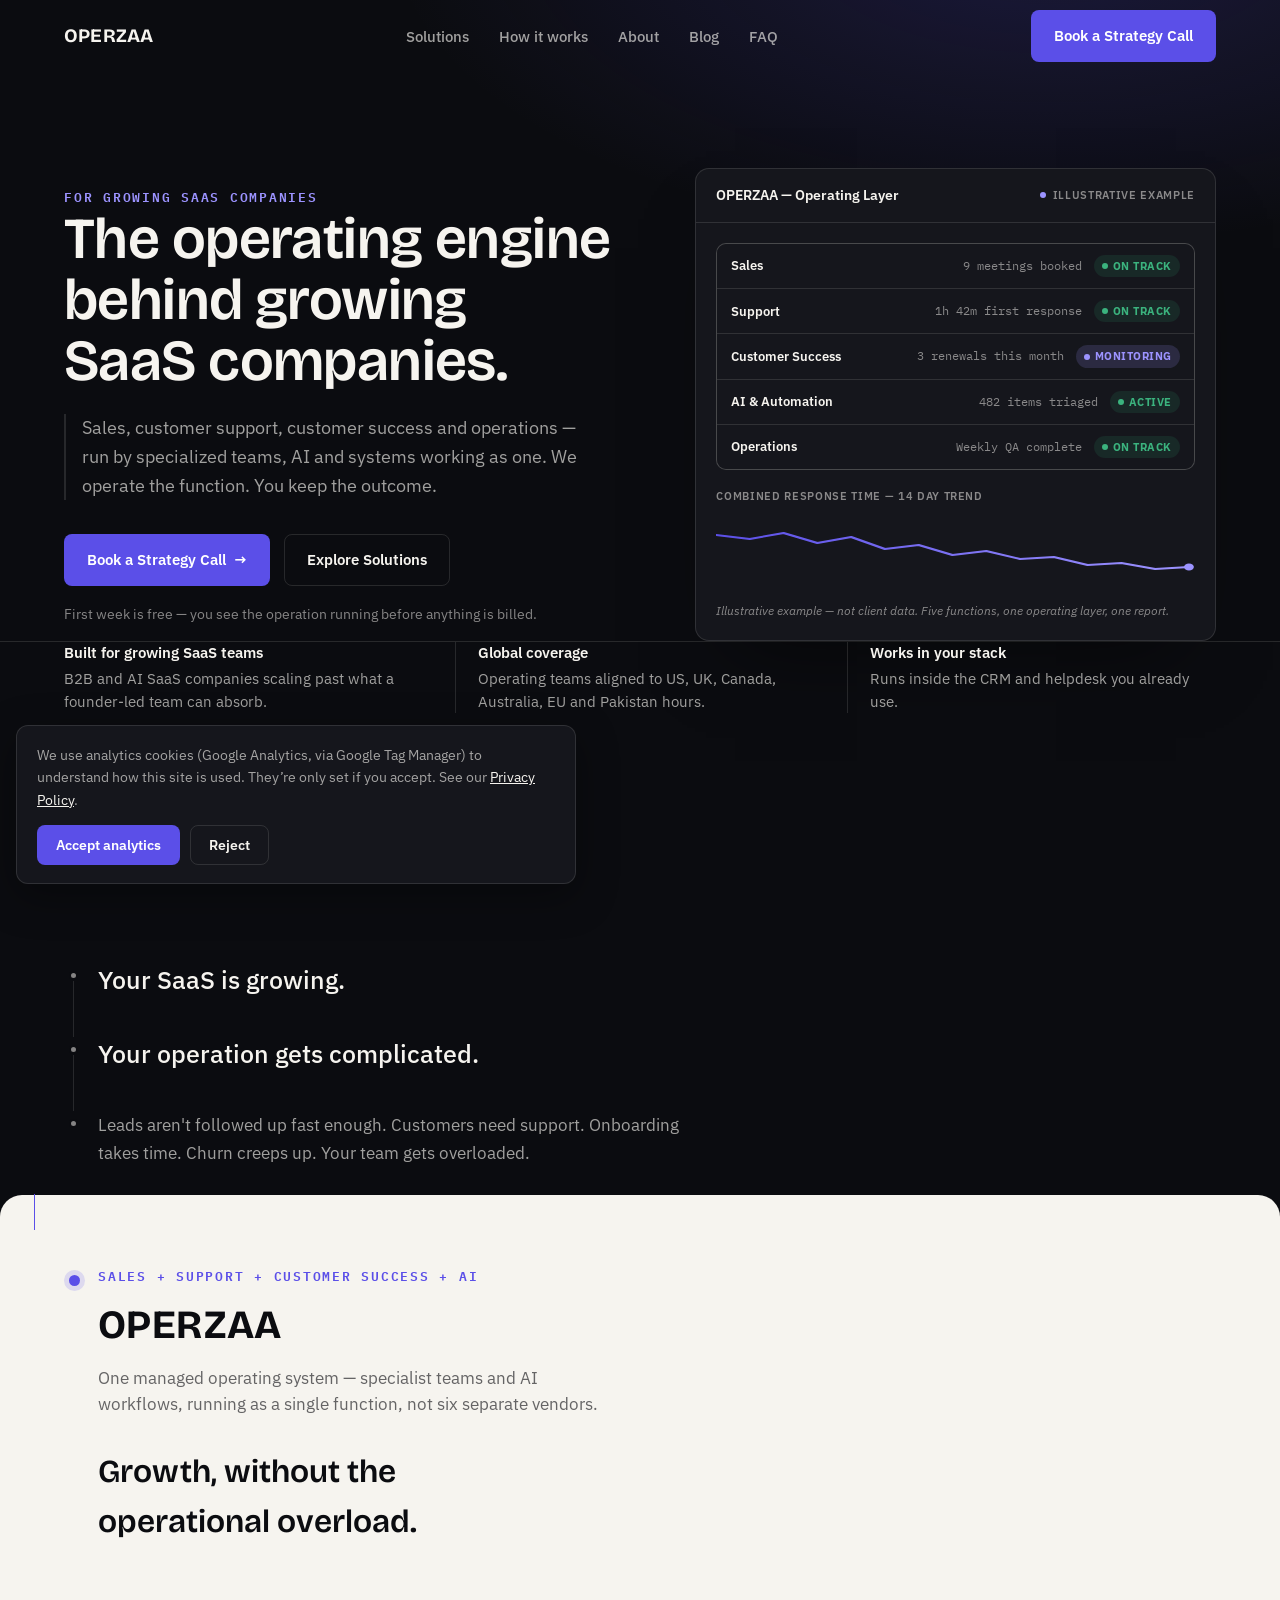
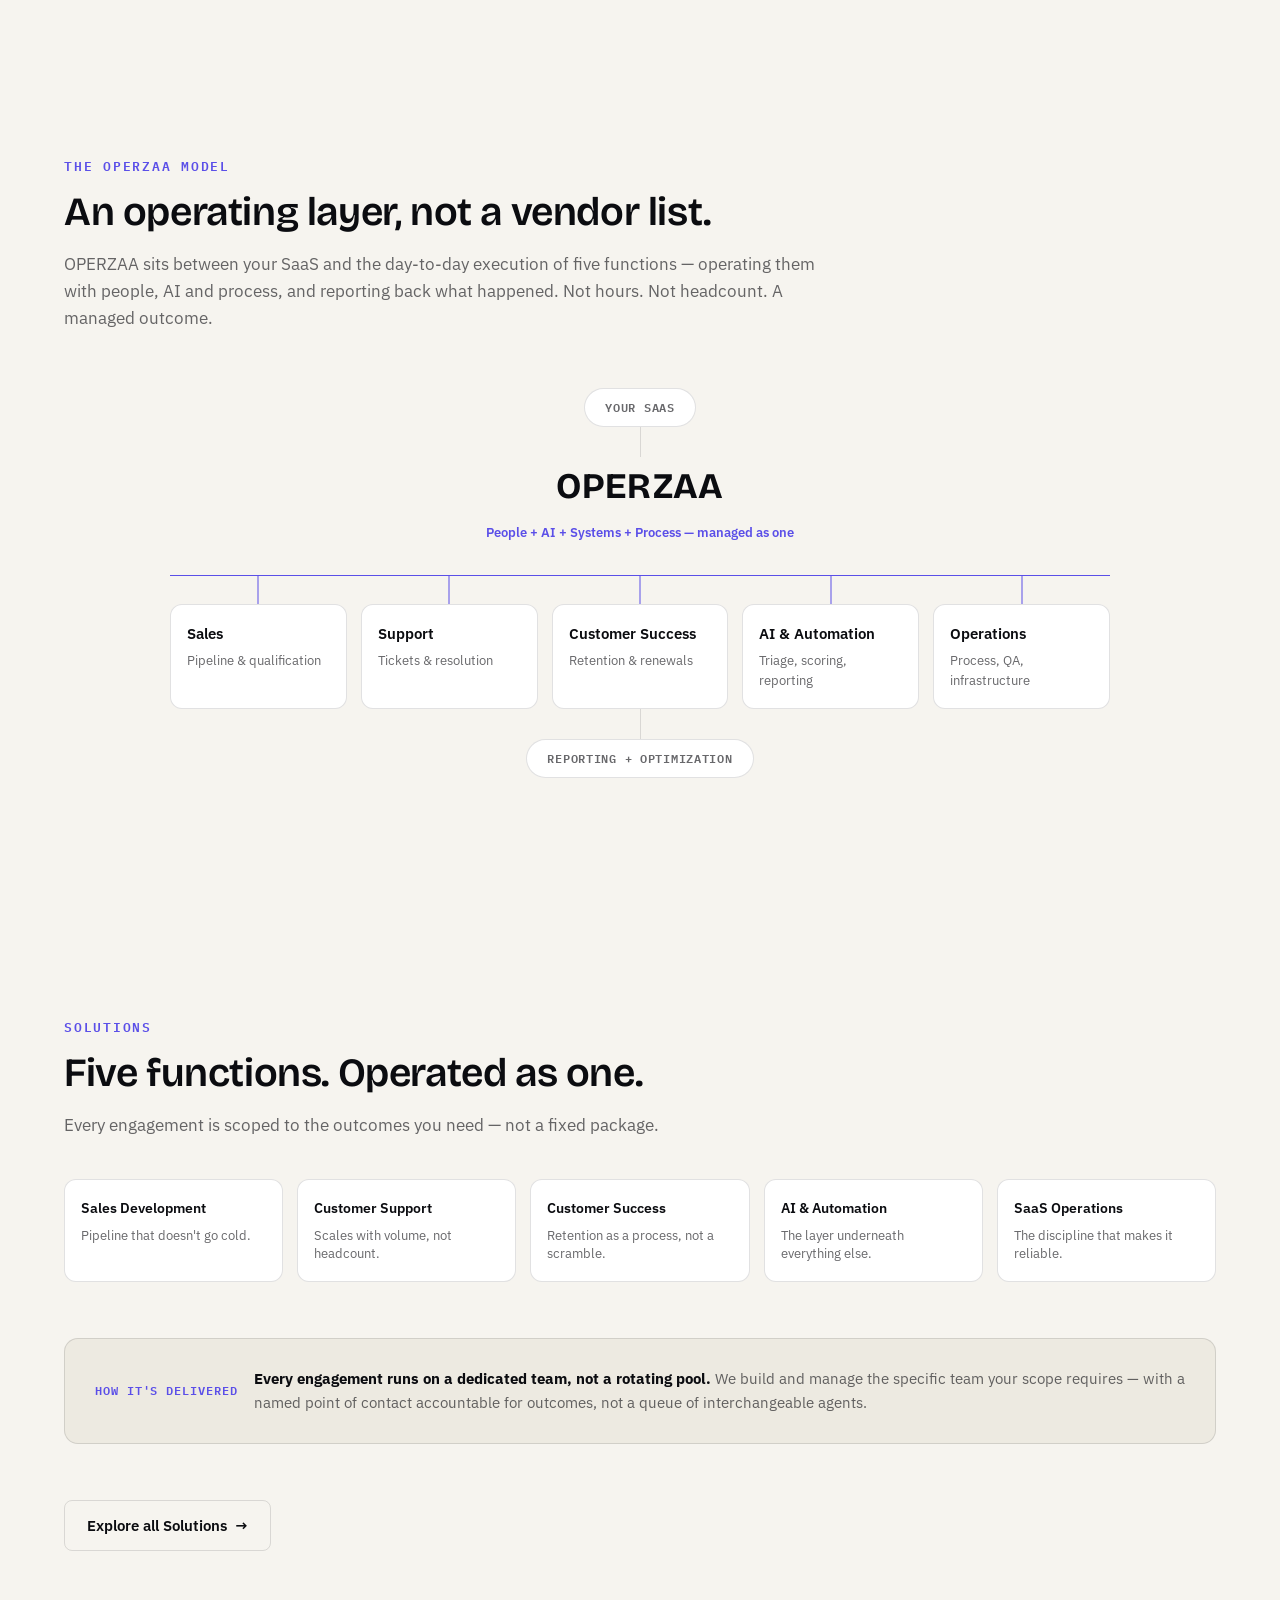
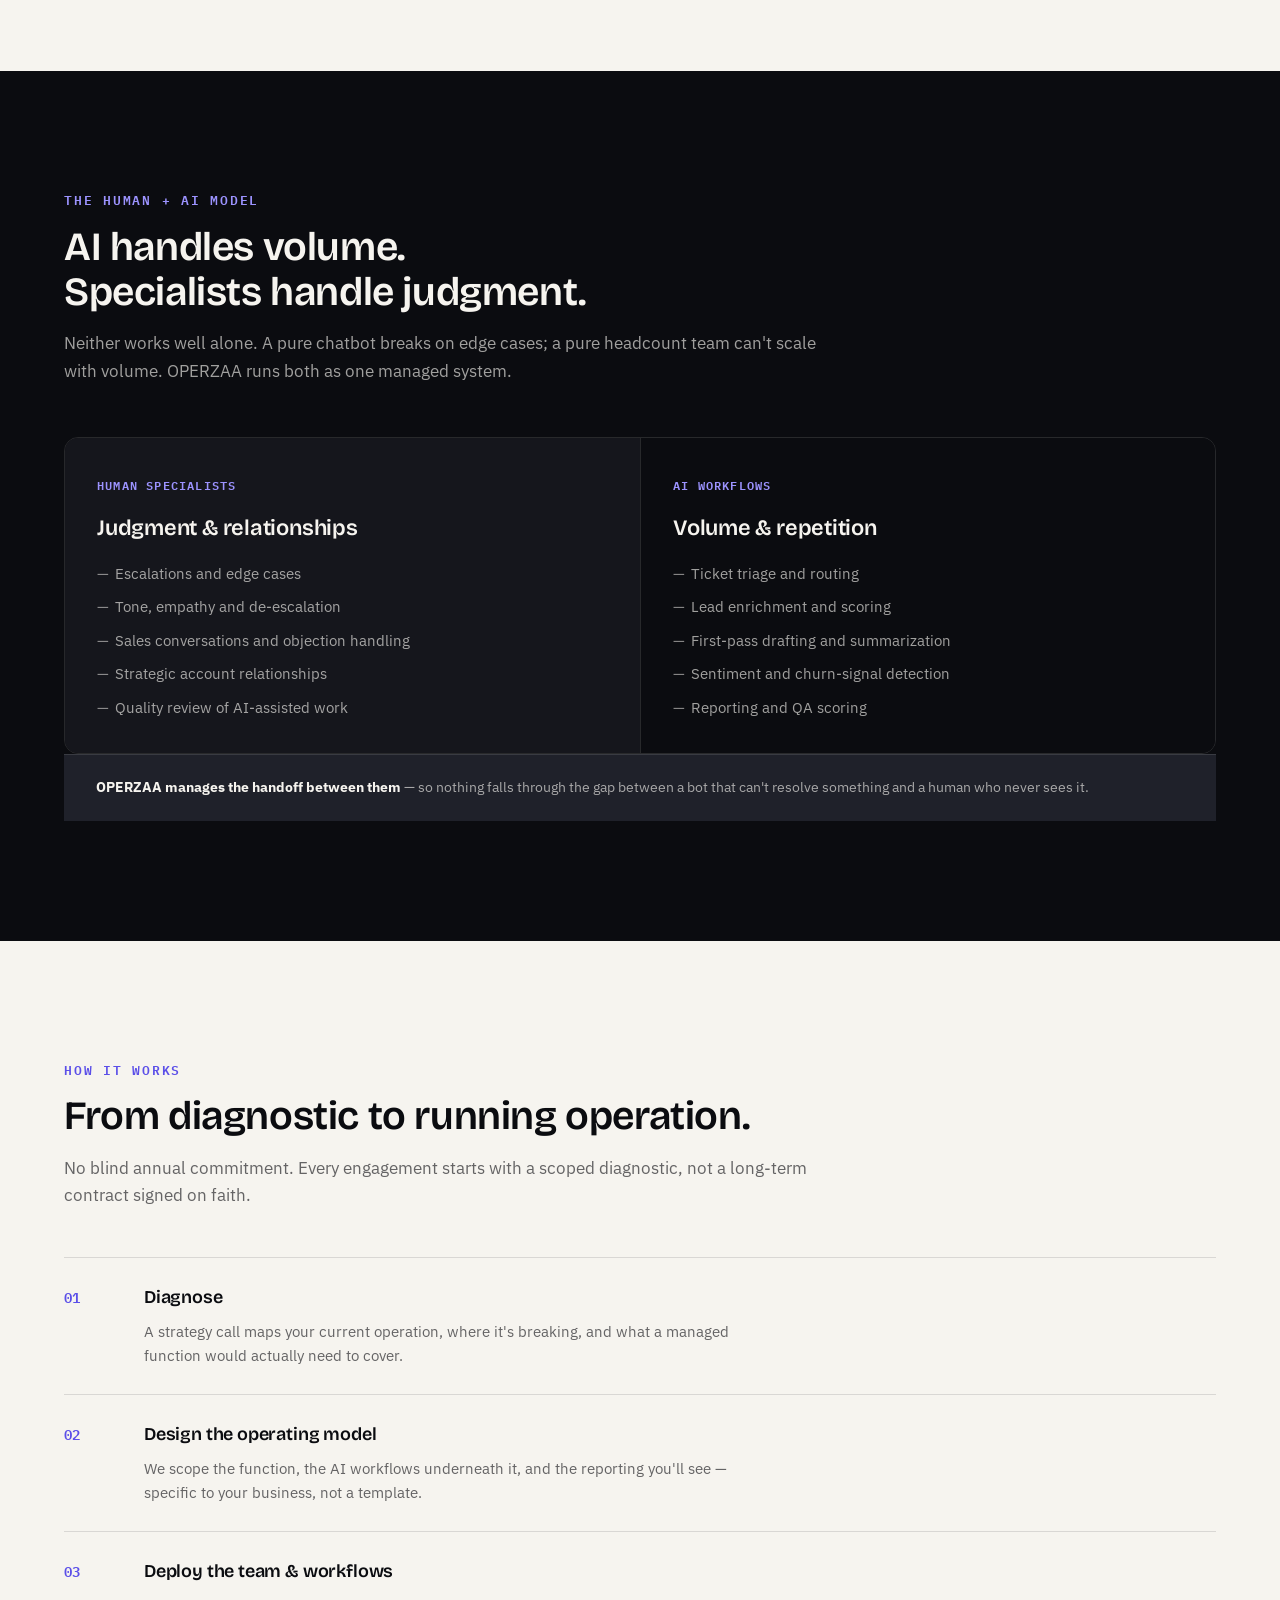
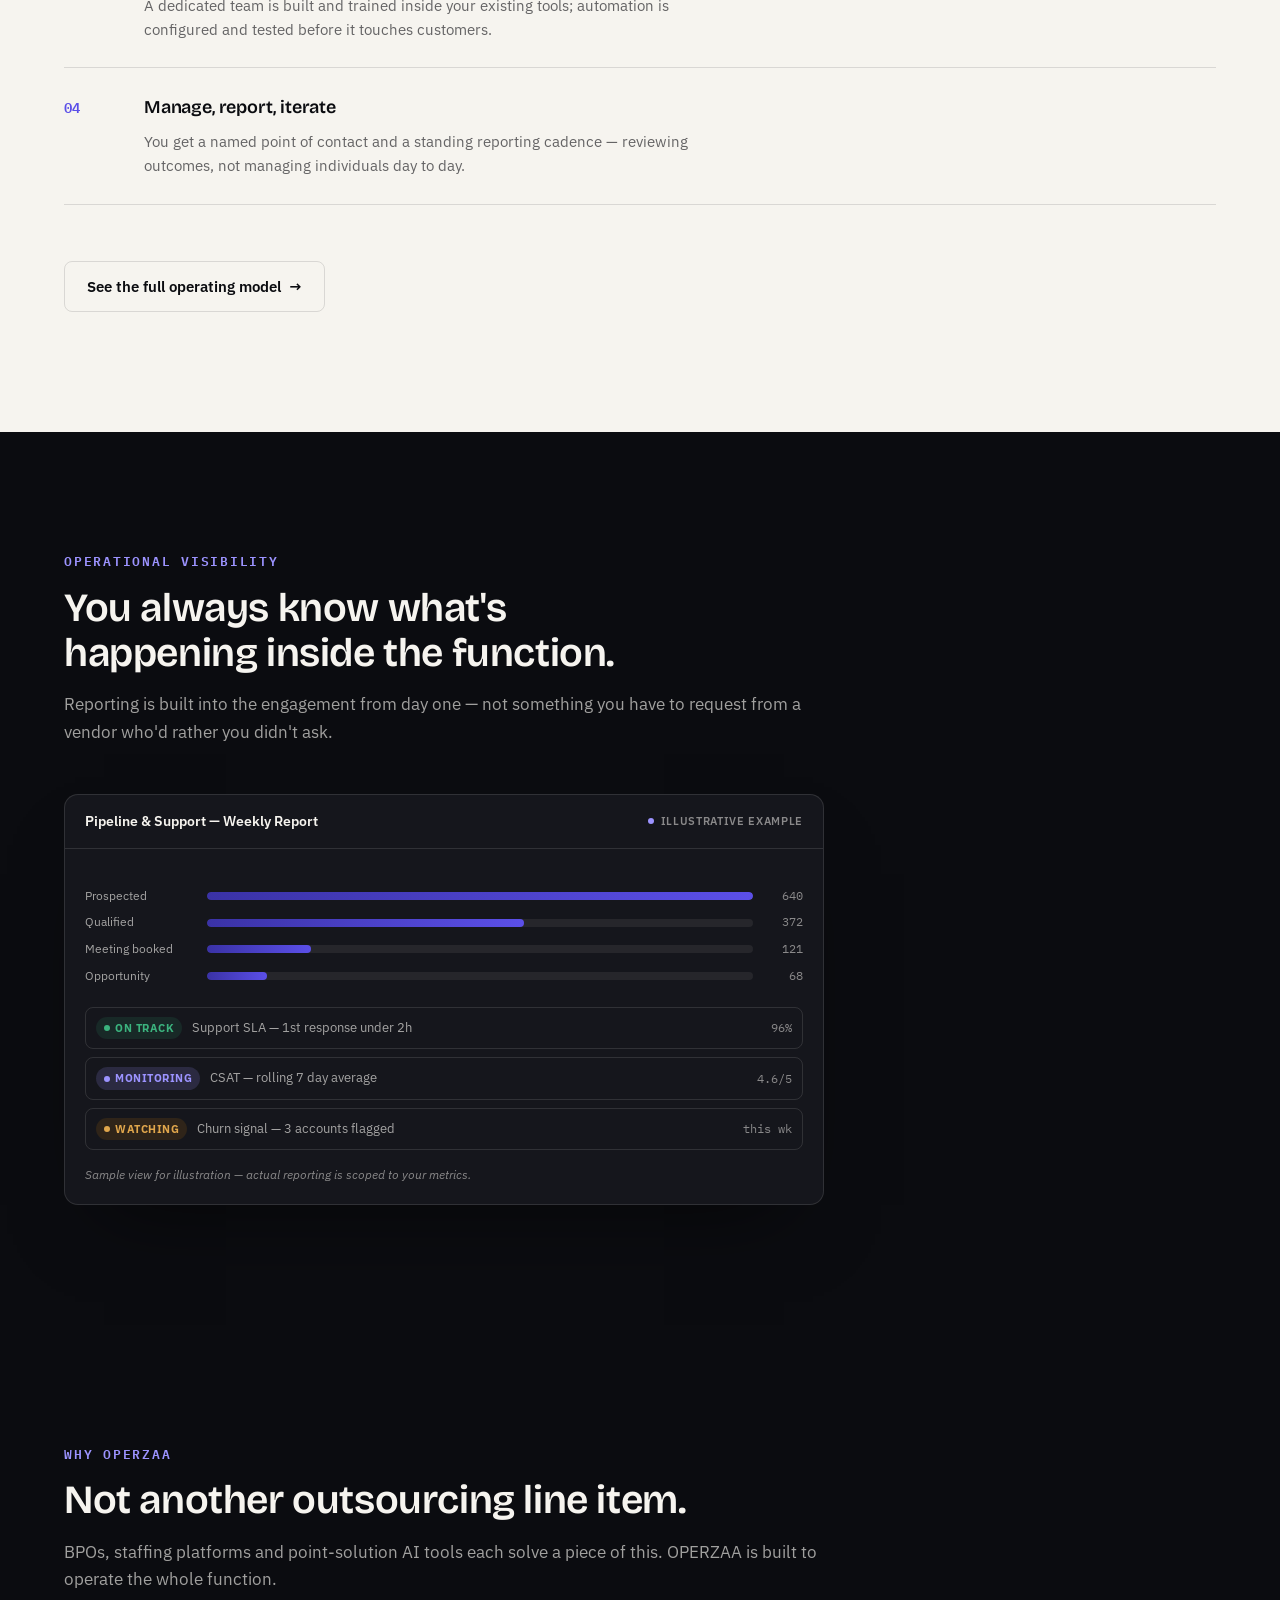
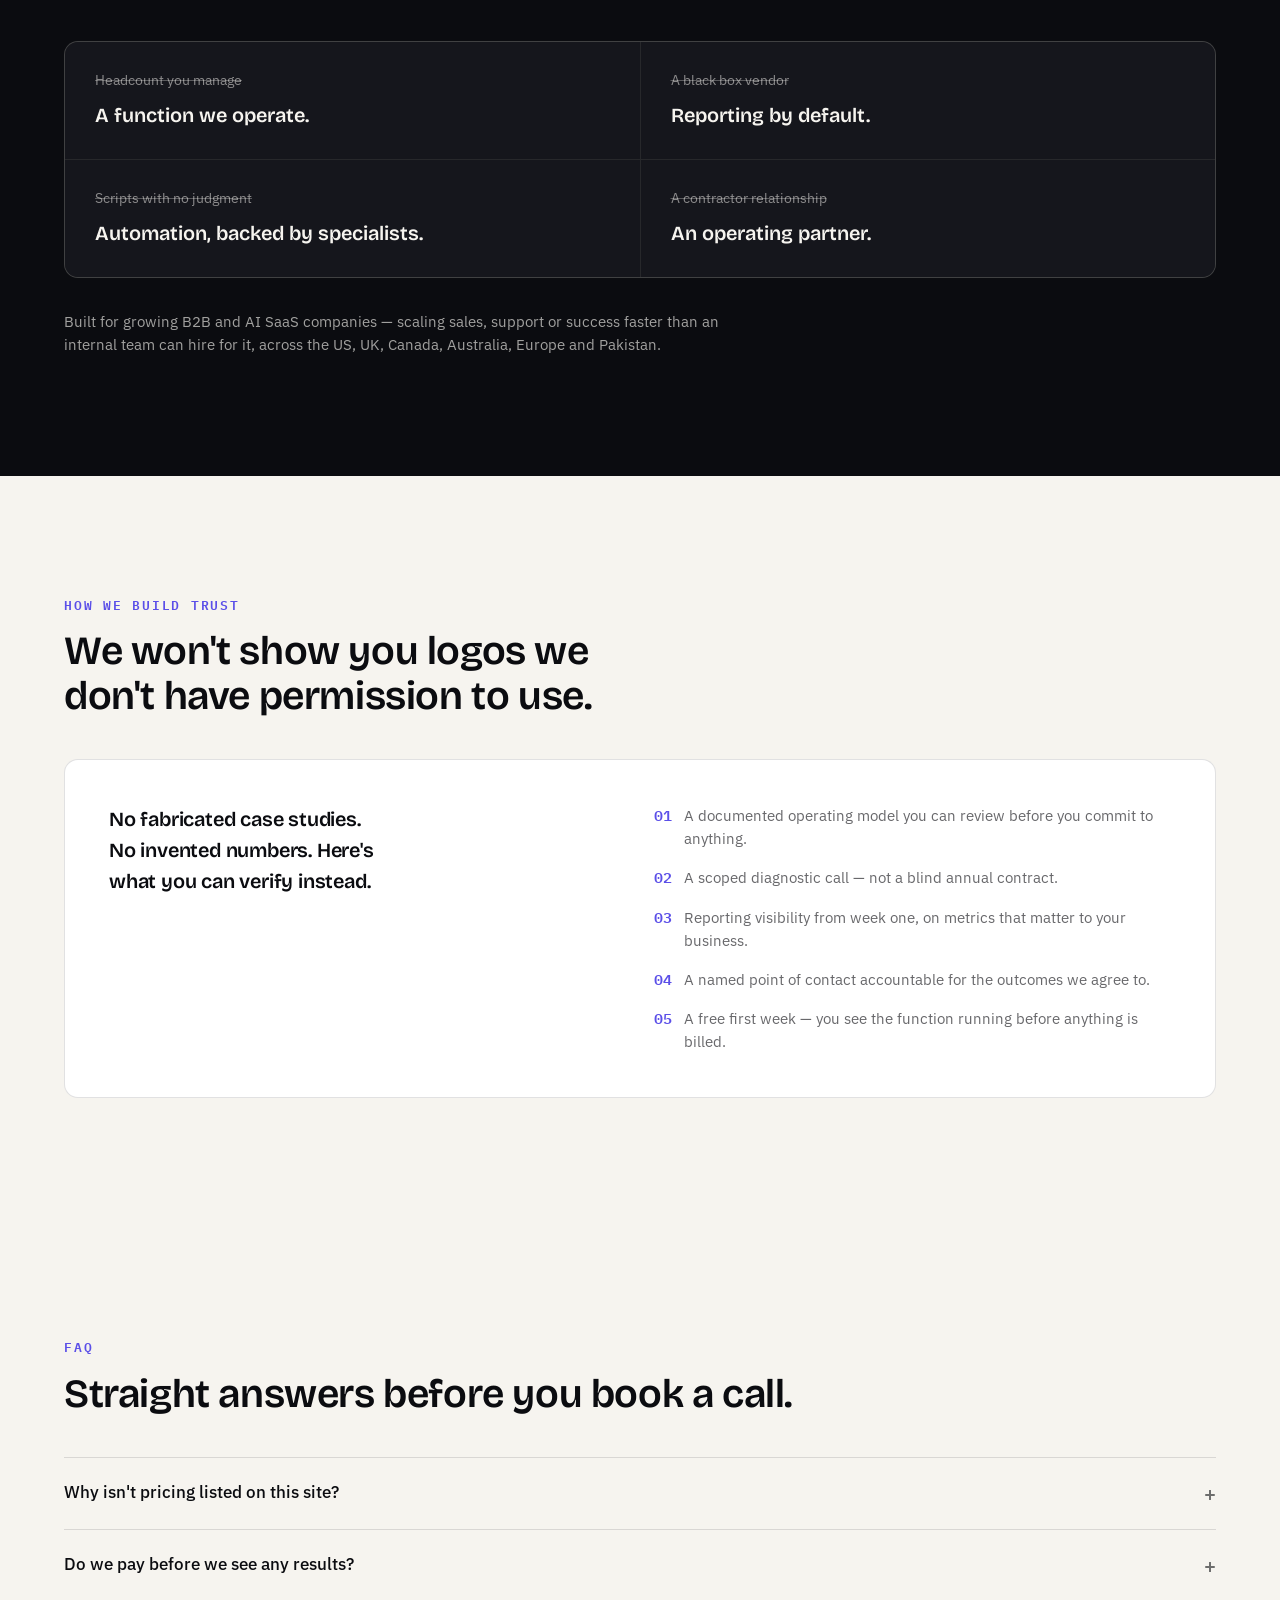
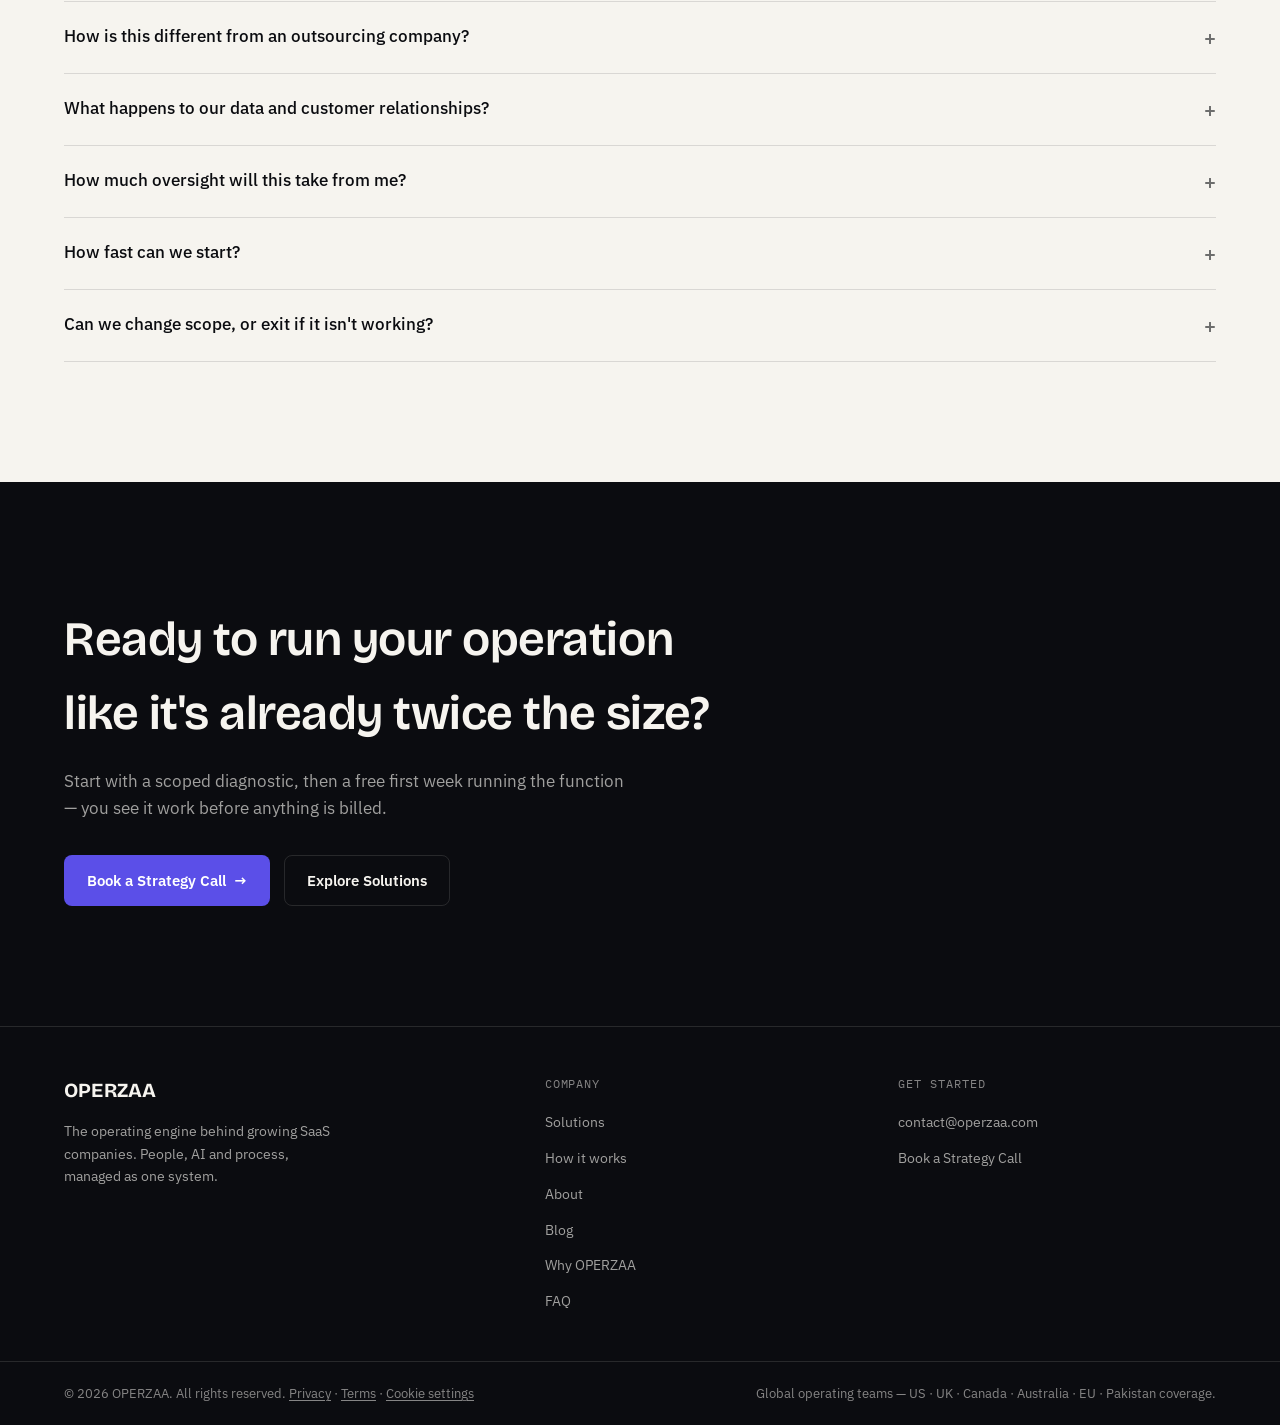
==== index.html @ 8b97b8bc "Mention Pakistan in coverage copy on home and about pages Co-Authored-By: Claude Opus 5.5 <noreply@a" ====
<!doctype html>
<html lang="en">
<head>
<meta charset="utf-8">
<meta name="viewport" content="width=device-width, initial-scale=1">
<!-- Google Consent Mode v2 defaults (must run before GTM) + Google Tag Manager -->
<script>
  window.dataLayer = window.dataLayer || [];
  function gtag(){dataLayer.push(arguments);}
  gtag('consent', 'default', {ad_storage:'denied', ad_user_data:'denied', ad_personalization:'denied', analytics_storage:'denied', functionality_storage:'granted', security_storage:'granted', wait_for_update:500});
  try{ if(localStorage.getItem('oz_consent') === 'granted' && navigator.globalPrivacyControl !== true){ gtag('consent', 'update', {analytics_storage:'granted'}); } }catch(e){}
  dataLayer.push({'gtm.start': new Date().getTime(), event: 'gtm.js'});
</script>
<script async src="https://www.googletagmanager.com/gtm.js?id=GTM-ML9MT3TP"></script>
<!-- End Google Tag Manager -->
<title>OPERZAA — The operating engine behind growing SaaS companies</title>
<meta name="description" content="OPERZAA is the operating engine behind growing SaaS companies — sales, customer support, customer success and operations run by specialized teams and AI as one managed function. First week free.">
<link rel="icon" href="/favicon.svg" type="image/svg+xml">
<link rel="canonical" href="https://operzaa.com/">
<meta property="og:type" content="website">
<meta property="og:url" content="https://operzaa.com/">
<meta property="og:title" content="OPERZAA — The operating engine behind growing SaaS companies">
<meta property="og:description" content="Sales, customer support, customer success and operations — run by specialized teams, AI and systems working as one. We operate the function. You keep the outcome.">
<meta name="twitter:card" content="summary">
<meta name="twitter:title" content="OPERZAA — The operating engine behind growing SaaS companies">
<meta name="twitter:description" content="Sales, customer support, customer success and operations — run by specialized teams, AI and systems working as one. We operate the function. You keep the outcome.">
<link rel="preconnect" href="https://fonts.googleapis.com">
<link rel="preconnect" href="https://fonts.gstatic.com" crossorigin>
<link rel="preload" as="style" href="https://fonts.googleapis.com/css2?family=Bricolage+Grotesque:opsz,wght@12..96,500;12..96,600;12..96,700&family=IBM+Plex+Sans:wght@400;500;600&family=IBM+Plex+Mono:wght@500;600&display=swap">
<link rel="stylesheet" href="https://fonts.googleapis.com/css2?family=Bricolage+Grotesque:opsz,wght@12..96,500;12..96,600;12..96,700&family=IBM+Plex+Sans:wght@400;500;600&family=IBM+Plex+Mono:wght@500;600&display=swap" media="print" onload="this.media='all'">
<noscript><link rel="stylesheet" href="https://fonts.googleapis.com/css2?family=Bricolage+Grotesque:opsz,wght@12..96,500;12..96,600;12..96,700&family=IBM+Plex+Sans:wght@400;500;600&family=IBM+Plex+Mono:wght@500;600&display=swap"></noscript>
<style id="site-css">:root{--ink-950:#0B0C10;--ink-900:#15161C;--ink-800:#1F212A;--paper-050:#F6F4EF;--paper-100:#EDEAE1;--paper-200:#E1DDD1;--accent:#5B4FE8;--accent-soft:#9C93FF;--accent-dim:#3A32A6;--good:#2E9E6D;--attention:#B4700C;--on-dark-primary: var(--paper-050);--on-dark-secondary: rgba(246,244,239,.64);--on-dark-faint: rgba(246,244,239,.52);--on-dark-border: rgba(246,244,239,.12);--on-dark-surface: var(--ink-900);--on-dark-surface-2: var(--ink-800);--on-light-primary: var(--ink-950);--on-light-secondary: rgba(11,12,16,.62);--on-light-faint: rgba(11,12,16,.58);--on-light-border: rgba(11,12,16,.12);--on-light-surface: #FFFFFF;--on-light-surface-2: var(--paper-100);--font-display:'Bricolage Grotesque','Hanken Grotesk',system-ui,sans-serif;--font-body:'IBM Plex Sans',system-ui,sans-serif;--font-mono:'IBM Plex Mono','SFMono-Regular',monospace;--gutter: clamp(20px,5vw,64px);--maxw: 1320px;--radius: 10px}*,*::before,*::after{box-sizing:border-box}html{scroll-behavior:smooth}@media (prefers-reduced-motion: reduce){html{scroll-behavior:auto}*{animation-duration:0.001ms !important;animation-iteration-count:1 !important;transition-duration:0.001ms !important}}body{margin:0;background: var(--paper-050);color: var(--on-light-primary);font-family: var(--font-body);font-size:16px;line-height:1.55;-webkit-font-smoothing:antialiased}img{max-width:100%;display:block}h1,h2,h3,h4{font-family:var(--font-display);margin:0;text-wrap:balance;letter-spacing:-0.01em}p{margin:0}a{color:inherit}::selection{background:var(--accent);color:#fff}.mono{font-family:var(--font-mono);letter-spacing:.02em}.eyebrow{font-family:var(--font-mono);font-size:12.5px;letter-spacing:.14em;text-transform:uppercase;font-weight:600}.num{font-variant-numeric:tabular-nums}.zone{padding-block: clamp(64px,10vw,120px)}.zone-tight{padding-block: clamp(44px,7vw,84px)}.wrap{max-width:var(--maxw);margin-inline:auto;padding-inline:var(--gutter)}.z-dark{background:var(--ink-950);color:var(--on-dark-primary)}.z-light{background:var(--paper-050);color:var(--on-light-primary)}.z-ink900{background:var(--ink-900);color:var(--on-dark-primary)}.grid{display:grid;gap:32px}.stack{display:flex;flex-direction:column}.btn{display:inline-flex;align-items:center;gap:8px;font-family:var(--font-body);font-weight:600;font-size:15px;padding:13px 22px;border-radius:8px;border:1px solid transparent;cursor:pointer;text-decoration:none;white-space:nowrap;transition:transform .15s ease,background .15s ease,border-color .15s ease,opacity .15s ease}.btn:active{transform:translateY(1px)}.btn-accent{background:var(--accent);color:#fff}.btn-accent:hover{background:#4C41D6}.btn-ghost-dark{border-color:var(--on-dark-border);color:var(--on-dark-primary);background:transparent}.btn-ghost-dark:hover{border-color:rgba(246,244,239,.32);background:rgba(246,244,239,.04)}.btn-ghost-light{border-color:var(--on-light-border);color:var(--on-light-primary);background:transparent}.btn-ghost-light:hover{border-color:rgba(11,12,16,.28);background:rgba(11,12,16,.03)}.btn-arrow{transition:transform .15s ease}.btn:hover .btn-arrow{transform:translateX(3px)}.section-head{max-width:760px}.section-head .eyebrow{display:block;margin-bottom:14px}.section-head h2{font-size:clamp(28px,3.4vw,40px);font-weight:600;line-height:1.12}.section-head p.lede{margin-top:16px;font-size:17px;line-height:1.6}.on-dark .section-head .eyebrow{color:var(--accent-soft)}.on-light .section-head .eyebrow{color:var(--accent)}.on-dark .section-head p.lede{color:var(--on-dark-secondary)}.on-light .section-head p.lede{color:var(--on-light-secondary)}.reveal{opacity:1;transform:none}@media (prefers-reduced-motion: no-preference){.reveal.reveal-armed{opacity:0;transform:translateY(14px);transition:opacity .6s ease,transform .6s ease}.reveal.reveal-armed.is-visible{opacity:1;transform:none}}.nav{position:fixed;top:0;left:0;right:0;z-index:100;border-bottom:1px solid transparent;transition:background .25s ease,border-color .25s ease,backdrop-filter .25s ease}.nav.is-scrolled{background:rgba(11,12,16,.78);backdrop-filter:blur(10px);border-bottom-color: var(--on-dark-border)}.nav-inner{max-width:var(--maxw);margin-inline:auto;padding-inline:var(--gutter);height:72px;display:flex;align-items:center;justify-content:space-between;gap:24px}.wordmark{font-family:var(--font-display);font-weight:700;font-size:19px;letter-spacing:.01em;color:var(--on-dark-primary);text-decoration:none}.nav-links{display:flex;align-items:center;gap:30px;list-style:none;margin:0;padding:0}.nav-links a{font-size:14.5px;font-weight:500;text-decoration:none;color:var(--on-dark-secondary);transition:color .15s ease}.nav-links a:hover{color:var(--on-dark-primary)}.nav-cta{display:none}@media (min-width:860px){.nav-cta{display:inline-flex}}.nav-links{display:none}@media (min-width:860px){.nav-links{display:flex}}.hero{padding-top:calc(72px + clamp(48px,8vw,96px));padding-bottom:clamp(64px,9vw,110px);background: radial-gradient(1100px 520px at 82% -8%,rgba(91,79,232,.20),transparent 60%),var(--ink-950)}.hero-grid{display:grid;gap:56px;align-items:center}@media (min-width:980px){.hero-grid{grid-template-columns:1.05fr .95fr}}.hero-eyebrow{color:var(--accent-soft);margin-bottom:22px}.hero h1{font-size:clamp(36px,5.2vw,58px);font-weight:600;line-height:1.05;color:var(--on-dark-primary)}.hero-sub{margin-top:22px;max-width:520px;font-size:17.5px;line-height:1.65;color:var(--on-dark-secondary);border-left:2px solid var(--on-dark-border);padding-left:16px}.hero-ctas{display:flex;flex-wrap:wrap;gap:14px;margin-top:34px}.hero-guarantee{margin-top:18px;font-size:13.5px;color:var(--on-dark-faint)}.ops-panel{background:var(--ink-900);border:1px solid var(--on-dark-border);border-radius:14px;overflow:hidden;box-shadow:0 40px 80px -40px rgba(0,0,0,.6)}.ops-head{display:flex;align-items:center;justify-content:space-between;gap:12px;padding:16px 20px;border-bottom:1px solid var(--on-dark-border)}.ops-title{font-size:13.5px;font-weight:600;color:var(--on-dark-primary)}.ops-tag{display:inline-flex;align-items:center;gap:7px;font-size:11px;font-weight:600;letter-spacing:.06em;text-transform:uppercase;color:var(--on-dark-faint)}.ops-dot{width:6px;height:6px;border-radius:50%;background:var(--accent-soft)}@media (prefers-reduced-motion: no-preference){.ops-dot{animation:pulse 2.4s ease-in-out infinite}}@keyframes pulse{0%,100%{opacity:1}50%{opacity:.35}}.ops-body{padding:20px}.ops-stats{display:grid;grid-template-columns:repeat(3,1fr);gap:1px;background:var(--on-dark-border);border:1px solid var(--on-dark-border);border-radius:10px;overflow:hidden}.ops-stat{background:var(--ink-900);padding:14px 16px}.ops-stat .lbl{font-size:11px;color:var(--on-dark-faint);text-transform:uppercase;letter-spacing:.06em;font-weight:600}.ops-stat .val{font-family:var(--font-mono);font-size:22px;font-weight:600;color:var(--on-dark-primary);margin-top:6px}.ops-stat .delta{font-size:12px;margin-top:4px;font-weight:600}.ops-stat .delta.good{color:var(--good)}.ops-fn-list{display:flex;flex-direction:column;gap:1px;background:var(--on-dark-border);border:1px solid var(--on-dark-border);border-radius:10px;overflow:hidden}.ops-fn-row{display:grid;grid-template-columns:auto 1fr auto;align-items:center;gap:12px;background:var(--ink-900);padding:11px 14px}.ops-fn-name{font-size:12.5px;font-weight:600;color:var(--on-dark-primary);min-width:108px}.ops-fn-metric{font-family:var(--font-mono);font-size:12px;color:var(--on-dark-faint);text-align:right}.ops-spark{margin-top:18px}.ops-spark .lbl{font-size:11px;color:var(--on-dark-faint);text-transform:uppercase;letter-spacing:.06em;font-weight:600;margin-bottom:10px;display:block}.ops-queue{margin-top:18px;display:flex;flex-direction:column;gap:8px}.ops-row{display:flex;align-items:center;gap:10px;font-size:13px;color:var(--on-dark-secondary);padding:9px 10px;border:1px solid var(--on-dark-border);border-radius:8px}.pill{font-size:10.5px;font-weight:700;letter-spacing:.05em;text-transform:uppercase;padding:3px 8px;border-radius:20px;display:inline-flex;align-items:center;gap:5px;flex-shrink:0}.pill::before{content:'';width:6px;height:6px;border-radius:50%;background:currentColor}.pill-good{background:rgba(46,158,109,.14);color:#3BB37E}.pill-progress{background:rgba(156,147,255,.16);color:var(--accent-soft)}.pill-attention{background:rgba(180,112,12,.16);color:#E0A64C}.ops-row .rt{margin-left:auto;font-family:var(--font-mono);font-size:11.5px;color:var(--on-dark-faint)}.ops-caption{margin-top:16px;font-size:11.5px;color:var(--on-dark-faint);font-style:italic}.ops-funnel{margin-top:18px;display:flex;flex-direction:column;gap:8px}.ops-funnel-row{display:grid;grid-template-columns:112px 1fr 40px;align-items:center;gap:10px}.ops-funnel-row .fl{font-size:12px;color:var(--on-dark-secondary)}.ops-funnel-track{height:8px;background:rgba(246,244,239,.07);border-radius:4px;overflow:hidden}.ops-funnel-fill{height:100%;border-radius:4px;background:linear-gradient(90deg,var(--accent-dim),var(--accent))}.ops-funnel-row .fv{font-family:var(--font-mono);font-size:12px;color:var(--on-dark-faint);text-align:right}.strip{border-top:1px solid var(--on-dark-border)}.strip-inner{display:grid;gap:22px}@media (min-width:760px){.strip-inner{grid-template-columns:repeat(3,1fr)}}.strip-item{font-size:14.5px;color:var(--on-dark-secondary);padding-block:22px;border-top:1px solid var(--on-dark-border)}@media (min-width:760px){.strip-item{border-top:none;border-left:1px solid var(--on-dark-border);padding-left:22px;padding-block:0}.strip-item:first-child{border-left:none;padding-left:0}}.strip-item strong{display:block;color:var(--on-dark-primary);font-weight:600;margin-bottom:4px}.cascade-dark{background:var(--ink-950);color:var(--on-dark-primary);padding-top:clamp(72px,10vw,120px);padding-bottom:0}.cascade-line{display:flex;flex-direction:column;align-items:flex-start;gap:0;max-width:760px}.cascade-step{position:relative;padding-left:34px;padding-block:20px}.cascade-step::before{content:'';position:absolute;left:5px;top:28px;width:9px;height:9px;border-radius:50%;background:var(--on-dark-faint);border:2px solid var(--ink-950)}.cascade-step::after{content:'';position:absolute;left:9px;top:38px;bottom:-20px;width:1px;background:var(--on-dark-border)}.cascade-step:last-child::after{display:none}.cascade-step p{font-size:clamp(19px,2.4vw,25px);font-weight:500;color:var(--on-dark-primary);line-height:1.35}.cascade-step.symptoms p{font-size:16.5px;font-weight:400;color:var(--on-dark-secondary);line-height:1.7;max-width:600px}.cascade-pivot{position:relative;margin-top:8px;background:var(--paper-050);color:var(--on-light-primary);border-radius:22px 22px 0 0;padding:clamp(48px,7vw,72px) 0 clamp(56px,8vw,90px)}.cascade-pivot::before{content:'';position:absolute;left:34px;top:-1px;width:1px;height:36px;background:var(--accent)}.cascade-brand{padding-left:34px;position:relative}.cascade-brand::before{content:'';position:absolute;left:5px;top:8px;width:11px;height:11px;border-radius:50%;background:var(--accent);box-shadow:0 0 0 5px rgba(91,79,232,.16)}.cascade-brand .word{font-family:var(--font-display);font-weight:700;font-size:clamp(28px,4vw,40px);letter-spacing:.01em}.cascade-brand .desc{margin-top:10px;font-size:16.5px;color:var(--on-light-secondary);max-width:520px}.cascade-outcome{margin-top:30px;padding-left:34px;font-family:var(--font-display);font-weight:600;font-size:clamp(24px,3vw,32px);color:var(--on-light-primary);max-width:640px;text-wrap:balance}.model-flow{display:flex;flex-direction:column;align-items:center;margin-top:56px;text-align:center}.model-node-label{font-family:var(--font-mono);font-size:12px;font-weight:600;letter-spacing:.06em;text-transform:uppercase;color:var(--on-light-secondary);border:1px solid var(--on-light-border);border-radius:20px;padding:9px 20px;background:var(--on-light-surface);display:inline-block}.model-connector{width:1px;height:30px;background:var(--on-light-border)}.model-core{margin-block:2px;display:flex;flex-direction:column;align-items:center}.model-core-word{font-family:var(--font-display);font-weight:700;font-size:clamp(26px,3.6vw,36px);color:var(--on-light-primary);letter-spacing:.01em}.model-core-caption{margin-top:8px;font-size:13px;color:var(--accent);font-weight:600}.model-functions-wrap{position:relative;width:100%;max-width:940px;margin-top:30px;padding-top:28px;border-top:1px solid var(--accent)}.model-functions{display:grid;grid-template-columns:repeat(5,1fr);gap:14px}@media (max-width:900px){.model-functions{grid-template-columns:repeat(2,1fr)}}@media (max-width:520px){.model-functions{grid-template-columns:1fr}}.model-fn{position:relative;border:1px solid var(--on-light-border);border-radius:12px;padding:18px 16px;background:var(--on-light-surface);text-align:left}.model-fn::before{content:'';position:absolute;top:-29px;left:50%;width:1px;height:28px;background:var(--accent);transform:translateX(-50%)}@media (max-width:900px){.model-fn::before{display:none}.model-functions-wrap{border-top-color:var(--on-light-border)}.model-fn{border-top:2px solid var(--accent)}}.fn-label{display:block;font-size:14.5px;font-weight:600;color:var(--on-light-primary)}.fn-desc{display:block;margin-top:6px;font-size:12.5px;color:var(--on-light-secondary)}.tabs{display:flex;flex-wrap:wrap;gap:8px;margin-top:44px;border-bottom:1px solid var(--on-light-border);padding-bottom:0}.tab-btn{font-family:var(--font-body);font-weight:600;font-size:14.5px;padding:12px 4px;margin-right:26px;background:none;border:none;cursor:pointer;color:var(--on-light-faint);border-bottom:2px solid transparent;margin-bottom:-1px;transition:color .15s ease,border-color .15s ease}.tab-btn:hover{color:var(--on-light-primary)}.tab-btn[aria-selected="true"]{color:var(--on-light-primary);border-bottom-color:var(--accent)}.tab-panel{display:none;padding-top:34px}.tab-panel.is-active{display:block}.tab-panel .intro{font-size:18px;line-height:1.6;max-width:660px;color:var(--on-light-primary)}.cap-list{display:flex;flex-wrap:wrap;gap:9px;margin-top:24px}.cap-tag{font-size:13px;font-weight:500;padding:8px 14px;border-radius:20px;border:1px solid var(--on-light-border);color:var(--on-light-secondary);background:var(--on-light-surface)}.team-banner{margin-top:56px;padding:28px 30px;border:1px solid var(--on-light-border);border-radius:14px;background:var(--paper-100);display:grid;gap:16px}@media (min-width:760px){.team-banner{grid-template-columns:auto 1fr;align-items:center}}.team-banner .kicker{font-family:var(--font-mono);font-size:11.5px;font-weight:600;letter-spacing:.08em;text-transform:uppercase;color:var(--accent);white-space:nowrap}.team-banner p{font-size:15px;line-height:1.6;color:var(--on-light-secondary)}.team-banner strong{color:var(--on-light-primary)}.split{display:grid;gap:0;margin-top:52px;border:1px solid var(--on-dark-border);border-radius:14px;overflow:hidden}@media (min-width:820px){.split{grid-template-columns:1fr 1fr}}.split-col{padding:34px 32px}.split-col.human{background:var(--ink-900)}.split-col.ai{background:var(--ink-950);border-top:1px solid var(--on-dark-border)}@media (min-width:820px){.split-col.ai{border-top:none;border-left:1px solid var(--on-dark-border)}}.split-col .kicker{font-family:var(--font-mono);font-size:12px;letter-spacing:.1em;text-transform:uppercase;font-weight:600;color:var(--accent-soft)}.split-col h3{margin-top:14px;font-size:22px;font-weight:600;color:var(--on-dark-primary)}.split-col ul{list-style:none;margin:18px 0 0;padding:0;display:flex;flex-direction:column;gap:11px}.split-col li{font-size:14.5px;color:var(--on-dark-secondary);padding-left:18px;position:relative}.split-col li::before{content:'—';position:absolute;left:0;color:var(--on-dark-faint)}.split-note{padding:22px 32px;background:var(--ink-800);font-size:14px;color:var(--on-dark-secondary);border-top:1px solid var(--on-dark-border)}.split-note strong{color:var(--on-dark-primary)}.steps{margin-top:48px;display:grid;gap:0}.step{display:grid;grid-template-columns:56px 1fr;gap:24px;padding-block:26px;border-top:1px solid var(--on-light-border)}.step:last-child{border-bottom:1px solid var(--on-light-border)}.step .idx{font-family:var(--font-mono);font-size:14px;color:var(--accent);font-weight:600;padding-top:2px}.step h3{font-size:18px;font-weight:600}.step p{margin-top:8px;font-size:14.5px;line-height:1.65;color:var(--on-light-secondary);max-width:600px}.fit-grid{display:grid;gap:16px;margin-top:40px}@media (min-width:760px){.fit-grid{grid-template-columns:1fr 1fr}}.fit-item{display:flex;gap:14px;padding:20px 22px;border:1px solid var(--on-light-border);border-radius:12px;background:var(--on-light-surface)}.fit-check{flex-shrink:0;width:20px;height:20px;margin-top:2px;color:var(--accent)}.fit-item p{font-size:14.5px;line-height:1.55;color:var(--on-light-secondary)}.fit-item strong{color:var(--on-light-primary);display:block;font-size:14.5px;margin-bottom:3px}.quad{display:grid;gap:1px;background:var(--on-dark-border);border:1px solid var(--on-dark-border);border-radius:14px;overflow:hidden;margin-top:48px}@media (min-width:760px){.quad{grid-template-columns:repeat(2,1fr)}}.quad-item{background:var(--ink-900);padding:28px 30px}.quad-item .not{font-size:14px;color:var(--on-dark-faint);text-decoration:line-through;text-decoration-color:rgba(246,244,239,.3)}.quad-item .is{margin-top:8px;font-family:var(--font-display);font-size:20px;font-weight:600;color:var(--on-dark-primary)}.fit-line{margin-top:32px;font-size:14.5px;line-height:1.6;color:var(--on-dark-secondary);max-width:680px}.proof-box{margin-top:40px;border:1px solid var(--on-light-border);border-radius:14px;padding:clamp(28px,4vw,44px);background:var(--on-light-surface);display:grid;gap:28px}@media (min-width:900px){.proof-box{grid-template-columns:1fr 1fr}}.proof-box h3{font-size:20px;font-weight:600;max-width:360px}.proof-list{display:flex;flex-direction:column;gap:16px}.proof-list-item{display:flex;gap:12px;font-size:14.5px;line-height:1.6;color:var(--on-light-secondary)}.proof-list-item .mk{font-family:var(--font-mono);color:var(--accent);font-weight:600;flex-shrink:0}.faq{margin-top:40px;border-top:1px solid var(--on-light-border)}.faq details{border-bottom:1px solid var(--on-light-border);padding-block:20px}.faq summary{cursor:pointer;list-style:none;display:flex;align-items:center;justify-content:space-between;gap:20px;font-size:16.5px;font-weight:500;color:var(--on-light-primary)}.faq summary::-webkit-details-marker{display:none}.faq summary .plus{font-family:var(--font-mono);font-size:20px;color:var(--on-light-faint);flex-shrink:0;transition:transform .2s ease}.faq details[open] summary .plus{transform:rotate(45deg)}.faq .a{margin-top:14px;font-size:14.5px;line-height:1.7;color:var(--on-light-secondary);max-width:680px}.final-cta{text-align:left}.final-cta h2{font-size:clamp(30px,4.4vw,48px);font-weight:600;max-width:720px;color:var(--on-dark-primary)}.final-cta p.lede{margin-top:18px;font-size:17px;color:var(--on-dark-secondary);max-width:560px}.final-ctas{display:flex;flex-wrap:wrap;gap:14px;margin-top:34px}.footer{border-top:1px solid var(--on-dark-border)}.footer-top{display:grid;gap:36px;padding-block:48px}@media (min-width:760px){.footer-top{grid-template-columns:1.4fr 1fr 1fr}}.footer-brand .wordmark{font-size:20px}.footer-brand p{margin-top:14px;font-size:14px;color:var(--on-dark-secondary);max-width:280px;line-height:1.6}.footer-col .h{font-family:var(--font-mono);font-size:11.5px;letter-spacing:.08em;text-transform:uppercase;color:var(--on-dark-faint);margin-bottom:16px}.footer-col ul{list-style:none;margin:0;padding:0;display:flex;flex-direction:column;gap:11px}.footer-col a{font-size:14px;color:var(--on-dark-secondary);text-decoration:none}.footer-col a:hover{color:var(--on-dark-primary)}.footer-bottom{display:flex;flex-wrap:wrap;gap:12px;justify-content:space-between;padding-block:22px;border-top:1px solid var(--on-dark-border);font-size:12.5px;color:var(--on-dark-faint)}.on-light .eyebrow{color:var(--accent)}.on-dark .eyebrow{color:var(--accent-soft)}.section-head h2,.section-head h1{font-size:clamp(28px,3.4vw,40px);font-weight:600;line-height:1.12;font-family:var(--font-display);margin:0;text-wrap:balance;letter-spacing:-0.01em}.nav-mobile{display:block;position:relative}@media (min-width:860px){.nav-mobile{display:none}}.nav-mobile summary{list-style:none;cursor:pointer;color:var(--on-dark-primary);width:32px;height:32px;display:flex;align-items:center;justify-content:center}.nav-mobile summary::-webkit-details-marker{display:none}.nav-burger-lines{display:flex;flex-direction:column;gap:5px;width:20px}.nav-burger-lines span{display:block;height:1.5px;background:var(--on-dark-primary);border-radius:1px}.nav-mobile[open] .nav-burger-lines span:nth-child(1){transform:translateY(6.5px) rotate(45deg)}.nav-mobile[open] .nav-burger-lines span:nth-child(2){opacity:0}.nav-mobile[open] .nav-burger-lines span:nth-child(3){transform:translateY(-6.5px) rotate(-45deg)}.nav-mobile-panel{position:fixed;top:72px;left:0;right:0;background:var(--ink-950);border-bottom:1px solid var(--on-dark-border);padding:8px var(--gutter) 24px;display:flex;flex-direction:column}.nav-mobile-panel a{padding:14px 0;font-size:16px;font-weight:500;color:var(--on-dark-secondary);text-decoration:none;border-bottom:1px solid var(--on-dark-border)}.nav-mobile-panel a:last-of-type{border-bottom:none}.nav-mobile-panel .btn{margin-top:16px;justify-content:center}.nav-links a[aria-current="page"]{color:var(--on-dark-primary)}.page-header{padding-top:calc(72px + clamp(44px,8vw,88px));padding-bottom:clamp(44px,7vw,72px)}.page-header .section-head{max-width:920px}.page-header .section-head h1{font-size:clamp(38px,5.6vw,64px);line-height:1.04}.page-header .section-head p.lede{max-width:660px;font-size:18px}.solutions-detail{display:flex;flex-direction:column;margin-top:8px}.solution-block{padding-block:44px;border-top:1px solid var(--on-light-border)}.solution-block:first-child{border-top:none;padding-top:16px}.solution-block-head{display:flex;flex-direction:column;gap:10px;max-width:760px}.solution-block-head h2{font-size:clamp(22px,2.6vw,28px);font-weight:600}.solution-intro{margin-top:14px;font-size:16px;line-height:1.65;color:var(--on-light-secondary);max-width:740px}.page-cta{margin-top:56px;display:flex;justify-content:flex-start}.workflow-stages{display:flex;align-items:stretch;gap:0;margin-top:2px;flex-wrap:wrap}.wf-stage{flex:1 1 190px;min-width:170px;background:var(--ink-950);border:1px solid var(--on-dark-border);border-radius:10px;padding:16px;display:flex;flex-direction:column;gap:8px}.wf-num{font-family:var(--font-mono);font-size:11px;color:var(--on-dark-faint);font-weight:600}.wf-pill{align-self:flex-start;font-size:10px;font-weight:700;letter-spacing:.05em;text-transform:uppercase;padding:3px 9px;border-radius:20px}.wf-pill-in{background:rgba(246,244,239,.10);color:var(--on-dark-secondary)}.wf-pill-ai{background:rgba(156,147,255,.18);color:var(--accent-soft)}.wf-pill-handoff{background:rgba(180,112,12,.16);color:#E0A64C}.wf-pill-human{background:rgba(46,158,109,.16);color:var(--good)}.wf-desc{font-size:13px;color:var(--on-dark-primary);line-height:1.5}.wf-meta{font-size:11px;color:var(--on-dark-faint);font-family:var(--font-mono);margin-top:auto;padding-top:4px}.wf-arrow{display:flex;align-items:center;justify-content:center;padding-inline:8px;color:var(--on-dark-faint);font-size:16px;flex:0 0 auto}@media (max-width:760px){.workflow-stages{flex-direction:column}.wf-arrow{transform:rotate(90deg);padding-block:2px;align-self:center}}.steps-detail{display:flex;flex-direction:column;margin-top:8px}.step-detail{padding-block:40px;border-top:1px solid var(--on-light-border)}.step-detail:first-child{border-top:none;padding-top:16px}.step-detail-head{display:flex;align-items:baseline;gap:16px}.step-detail-head .idx{font-family:var(--font-mono);font-size:14px;color:var(--accent);font-weight:600}.step-detail-head h2{font-size:clamp(20px,2.4vw,26px);font-weight:600}.step-detail-body{margin-top:12px;font-size:16px;line-height:1.65;color:var(--on-light-secondary);max-width:740px}.step-sub{display:grid;gap:20px;margin-top:22px;max-width:860px}@media (min-width:700px){.step-sub{grid-template-columns:1fr 1fr}}.step-sub-label{display:block;font-family:var(--font-mono);font-size:11px;font-weight:600;letter-spacing:.06em;text-transform:uppercase;color:var(--on-light-faint);margin-bottom:6px}.step-sub p{font-size:13.5px;line-height:1.6;color:var(--on-light-secondary)}.diag-list{display:flex;flex-direction:column;gap:16px;margin-top:32px;max-width:820px}.diag-item{display:flex;gap:14px;font-size:15px;line-height:1.6;color:var(--on-dark-secondary)}.diag-item .mk{font-family:var(--font-mono);color:var(--accent-soft);font-weight:600;flex-shrink:0}.about-block{padding-block:44px;border-top:1px solid var(--on-light-border);max-width:860px}.about-block:first-child{border-top:none;padding-top:16px}.about-block h2{margin-top:10px;font-size:clamp(22px,2.6vw,28px);font-weight:600}.about-block>p{margin-top:16px;font-size:16px;line-height:1.7;color:var(--on-light-secondary)}.principle-list{display:flex;flex-direction:column;gap:16px;margin-top:20px}.principle-item{font-size:15px;line-height:1.65;color:var(--on-light-secondary)}.principle-item strong{color:var(--on-light-primary);display:block;margin-bottom:2px;font-size:15.5px}.sol-preview-grid{display:grid;gap:14px;margin-top:40px}@media (min-width:700px){.sol-preview-grid{grid-template-columns:repeat(3,1fr)}}@media (min-width:1000px){.sol-preview-grid{grid-template-columns:repeat(5,1fr)}}.sol-preview-card{border:1px solid var(--on-light-border);border-radius:12px;padding:18px 16px;background:var(--on-light-surface)}.sol-preview-card .fn-label{display:block;font-size:14px;font-weight:600;color:var(--on-light-primary)}.sol-preview-card .fn-desc{display:block;margin-top:6px;font-size:12.5px;line-height:1.5;color:var(--on-light-secondary)}.blog-grid{display:flex;flex-direction:column;margin-top:8px}.blog-card{display:block;padding-block:32px;border-top:1px solid var(--on-light-border);text-decoration:none;color:inherit}.blog-card:first-child{border-top:none;padding-top:16px}.blog-card time{font-family:var(--font-mono);font-size:12px;font-weight:600;letter-spacing:.06em;text-transform:uppercase;color:var(--on-light-faint)}.blog-card h2{margin-top:10px;font-size:clamp(20px,2.4vw,26px);font-weight:600;color:var(--on-light-primary)}.blog-card p{margin-top:10px;font-size:15px;line-height:1.65;color:var(--on-light-secondary);max-width:700px}.blog-card .read-more{display:inline-block;margin-top:14px;font-size:13.5px;font-weight:600;color:var(--accent)}.blog-empty{padding-block:32px;border-top:1px solid var(--on-light-border);font-size:15px;color:var(--on-light-secondary);max-width:600px}.article-meta{display:flex;gap:10px;align-items:center;font-family:var(--font-mono);font-size:12px;font-weight:600;letter-spacing:.06em;text-transform:uppercase;color:var(--on-dark-faint)}.article-body{max-width:720px;margin-top:8px}.article-body p{font-size:16.5px;line-height:1.75;color:var(--on-light-secondary);margin-top:20px}.article-body p:first-child{margin-top:0}.article-body h2{margin-top:40px;font-size:clamp(21px,2.4vw,26px);font-weight:600;color:var(--on-light-primary)}.article-body strong{color:var(--on-light-primary)}.article-back{display:inline-block;margin-bottom:24px;font-size:13.5px;font-weight:600;color:var(--accent);text-decoration:none}.contact-grid{display:grid;gap:40px}@media (min-width:900px){.contact-grid{grid-template-columns:1.3fr .7fr;gap:64px}}.contact-form{display:grid;gap:18px;max-width:720px}@media (min-width:640px){.contact-form .row-2{display:grid;grid-template-columns:1fr 1fr;gap:18px}}.contact-form .row-2{display:grid;gap:18px}.field{display:flex;flex-direction:column;gap:7px}.field label{font-size:14px;font-weight:600;color:var(--on-light-primary)}.field .opt{font-weight:400;color:var(--on-light-faint)}.field input,.field select,.field textarea{font:inherit;font-size:16px;color:var(--on-light-primary);background:var(--on-light-surface);border:1px solid rgba(11,12,16,.28);border-radius:8px;padding:12px 14px;width:100%}.field textarea{min-height:140px;resize:vertical}.field input:focus,.field select:focus,.field textarea:focus{outline:2px solid var(--accent);outline-offset:1px;border-color:var(--accent)}.form-hp{position:absolute;left:-9999px;width:1px;height:1px;overflow:hidden}.form-note{font-size:13.5px;line-height:1.6;color:var(--on-light-secondary)}.form-note a{color:var(--accent)}.contact-form .btn{justify-self:start}.contact-aside{display:flex;flex-direction:column;gap:22px;font-size:15px;line-height:1.65;color:var(--on-light-secondary)}.contact-aside h2{font-size:20px;font-weight:600;color:var(--on-light-primary);margin-bottom:6px}.contact-aside a{color:var(--accent);font-weight:600}.cc-banner{position:fixed;left:16px;right:16px;bottom:16px;z-index:100;max-width:560px;background:var(--ink-900);color:var(--on-dark-primary);border:1px solid var(--on-dark-border);border-radius:12px;padding:18px 20px;box-shadow:0 12px 40px rgba(0,0,0,.35);font-size:14px;line-height:1.6}.cc-banner p{color:var(--on-dark-secondary)}.cc-banner a{color:var(--on-dark-primary)}.cc-actions{display:flex;flex-wrap:wrap;gap:10px;margin-top:14px}.cc-actions .btn{padding:10px 18px;font-size:14px}.cc-link{background:none;border:0;padding:0;font:inherit;color:inherit;text-decoration:underline;text-underline-offset:2px;cursor:pointer}</style>
</head>
<body>
<!-- Google Tag Manager (noscript) -->
<noscript><iframe src="https://www.googletagmanager.com/ns.html?id=GTM-ML9MT3TP" height="0" width="0" style="display:none;visibility:hidden"></iframe></noscript>
<!-- End Google Tag Manager (noscript) -->
<nav class="nav" id="nav">
  <div class="nav-inner">
    <a href="/" class="wordmark">OPERZAA</a>
    <ul class="nav-links" id="navLinks">
      <li><a href="/solutions/">Solutions</a></li>
      <li><a href="/how-it-works/">How it works</a></li>
      <li><a href="/about/">About</a></li>
      <li><a href="/blog/">Blog</a></li>
      <li><a href="/#faq">FAQ</a></li>
    </ul>
    <a href="/contact/" class="btn btn-accent nav-cta">Book a Strategy Call</a>
    <details class="nav-mobile" id="navMobile">
      <summary aria-label="Open menu"><span class="nav-burger-lines"><span></span><span></span><span></span></span></summary>
      <div class="nav-mobile-panel">
        <a href="/solutions/">Solutions</a>
        <a href="/how-it-works/">How it works</a>
        <a href="/about/">About</a>
        <a href="/blog/">Blog</a>
        <a href="/#faq">FAQ</a>
        <a href="/contact/" class="btn btn-accent">Book a Strategy Call</a>
      </div>
    </details>
  </div>
</nav>
<main>

  <!-- ============ HERO ============ -->
  <section class="hero">
    <div class="wrap hero-grid">
      <div>
        <span class="eyebrow hero-eyebrow">For growing SaaS companies</span>
        <h1>The operating engine behind growing SaaS companies.</h1>
        <p class="hero-sub">Sales, customer support, customer success and operations — run by specialized teams, AI and systems working as one. We operate the function. You keep the outcome.</p>
        <div class="hero-ctas">
          <a href="/contact/" class="btn btn-accent">Book a Strategy Call <span class="btn-arrow">→</span></a>
          <a href="/solutions/" class="btn btn-ghost-dark">Explore Solutions</a>
        </div>
        <p class="hero-guarantee">First week is free — you see the operation running before anything is billed.</p>
      </div>

      <div class="reveal" data-reveal>
        <div class="ops-panel">
          <div class="ops-head">
            <span class="ops-title">OPERZAA — Operating Layer</span>
            <span class="ops-tag"><span class="ops-dot"></span>Illustrative example</span>
          </div>
          <div class="ops-body">
            <div class="ops-fn-list">
              <div class="ops-fn-row">
                <span class="ops-fn-name">Sales</span>
                <span class="ops-fn-metric num">9 meetings booked</span>
                <span class="pill pill-good">On track</span>
              </div>
              <div class="ops-fn-row">
                <span class="ops-fn-name">Support</span>
                <span class="ops-fn-metric num">1h 42m first response</span>
                <span class="pill pill-good">On track</span>
              </div>
              <div class="ops-fn-row">
                <span class="ops-fn-name">Customer Success</span>
                <span class="ops-fn-metric num">3 renewals this month</span>
                <span class="pill pill-progress">Monitoring</span>
              </div>
              <div class="ops-fn-row">
                <span class="ops-fn-name">AI &amp; Automation</span>
                <span class="ops-fn-metric num">482 items triaged</span>
                <span class="pill pill-good">Active</span>
              </div>
              <div class="ops-fn-row">
                <span class="ops-fn-name">Operations</span>
                <span class="ops-fn-metric num">Weekly QA complete</span>
                <span class="pill pill-good">On track</span>
              </div>
            </div>

            <div class="ops-spark">
              <span class="lbl">Combined response time — 14 day trend</span>
              <svg viewBox="0 0 340 64" width="100%" height="64" role="img" aria-label="Response time trending down over fourteen days" preserveAspectRatio="none">
                <polyline points="0,20 24,24 48,18 72,28 96,22 120,34 144,30 168,40 192,36 216,44 240,42 264,50 288,48 312,54 336,52"
                  fill="none" stroke="var(--on-dark-border)" stroke-width="1"/>
                <polyline points="0,20 24,24 48,18 72,28 96,22 120,34 144,30 168,40 192,36 216,44 240,42 264,50 288,48 312,54 336,52"
                  fill="none" stroke="url(#sparkGrad)" stroke-width="2" stroke-linecap="round" stroke-linejoin="round"/>
                <circle cx="336" cy="52" r="3.5" fill="var(--accent-soft)"/>
                <defs>
                  <linearGradient id="sparkGrad" x1="0" y1="0" x2="1" y2="0">
                    <stop offset="0" stop-color="#5B4FE8"/>
                    <stop offset="1" stop-color="#9C93FF"/>
                  </linearGradient>
                </defs>
              </svg>
            </div>
            <p class="ops-caption">Illustrative example — not client data. Five functions, one operating layer, one report.</p>
          </div>
        </div>
      </div>
    </div>

    <div class="strip">
      <div class="wrap strip-inner">
        <div class="strip-item"><strong>Built for growing SaaS teams</strong>B2B and AI SaaS companies scaling past what a founder-led team can absorb.</div>
        <div class="strip-item"><strong>Global coverage</strong>Operating teams aligned to US, UK, Canada, Australia, EU and Pakistan hours.</div>
        <div class="strip-item"><strong>Works in your stack</strong>Runs inside the CRM and helpdesk you already use.</div>
      </div>
    </div>
  </section>

  <!-- ============ CASCADE ============ -->
  <section class="cascade-dark">
    <div class="wrap">
      <div class="cascade-line">
        <div class="cascade-step reveal" data-reveal><p>Your SaaS is growing.</p></div>
        <div class="cascade-step reveal" data-reveal><p>Your operation gets complicated.</p></div>
        <div class="cascade-step symptoms reveal" data-reveal>
          <p>Leads aren't followed up fast enough. Customers need support. Onboarding takes time. Churn creeps up. Your team gets overloaded.</p>
        </div>
      </div>
    </div>

    <div class="cascade-pivot">
      <div class="wrap">
        <div class="cascade-brand reveal" data-reveal>
          <div class="eyebrow" style="color:var(--accent); display:block; margin-bottom:8px;">Sales + Support + Customer Success + AI</div>
          <div class="word">OPERZAA</div>
          <p class="desc">One managed operating system — specialist teams and AI workflows, running as a single function, not six separate vendors.</p>
        </div>
        <p class="cascade-outcome reveal" data-reveal>Growth, without the operational overload.</p>
      </div>
    </div>
  </section>

  <!-- ============ OPERATING MODEL ============ -->
  <section class="zone z-light on-light">
    <div class="wrap">
      <div class="section-head reveal" data-reveal>
        <span class="eyebrow">The Operzaa model</span>
        <h2>An operating layer, not a vendor list.</h2>
        <p class="lede">OPERZAA sits between your SaaS and the day-to-day execution of five functions — operating them with people, AI and process, and reporting back what happened. Not hours. Not headcount. A managed outcome.</p>
      </div>

      <div class="model-flow reveal" data-reveal>
        <span class="model-node-label">Your SaaS</span>
        <div class="model-connector"></div>
        <div class="model-core">
          <span class="model-core-word">OPERZAA</span>
          <span class="model-core-caption">People + AI + Systems + Process — managed as one</span>
        </div>

        <div class="model-functions-wrap">
          <div class="model-functions">
            <div class="model-fn"><span class="fn-label">Sales</span><span class="fn-desc">Pipeline &amp; qualification</span></div>
            <div class="model-fn"><span class="fn-label">Support</span><span class="fn-desc">Tickets &amp; resolution</span></div>
            <div class="model-fn"><span class="fn-label">Customer Success</span><span class="fn-desc">Retention &amp; renewals</span></div>
            <div class="model-fn"><span class="fn-label">AI &amp; Automation</span><span class="fn-desc">Triage, scoring, reporting</span></div>
            <div class="model-fn"><span class="fn-label">Operations</span><span class="fn-desc">Process, QA, infrastructure</span></div>
          </div>
        </div>

        <div class="model-connector"></div>
        <span class="model-node-label">Reporting + Optimization</span>
      </div>
    </div>
  </section>

  <!-- ============ SOLUTIONS PREVIEW ============ -->
  <section class="zone z-light on-light">
    <div class="wrap">
      <div class="section-head reveal" data-reveal>
        <span class="eyebrow">Solutions</span>
        <h2>Five functions. Operated as one.</h2>
        <p class="lede">Every engagement is scoped to the outcomes you need — not a fixed package.</p>
      </div>

      <div class="sol-preview-grid reveal" data-reveal>
        <div class="sol-preview-card"><span class="fn-label">Sales Development</span><span class="fn-desc">Pipeline that doesn't go cold.</span></div>
        <div class="sol-preview-card"><span class="fn-label">Customer Support</span><span class="fn-desc">Scales with volume, not headcount.</span></div>
        <div class="sol-preview-card"><span class="fn-label">Customer Success</span><span class="fn-desc">Retention as a process, not a scramble.</span></div>
        <div class="sol-preview-card"><span class="fn-label">AI &amp; Automation</span><span class="fn-desc">The layer underneath everything else.</span></div>
        <div class="sol-preview-card"><span class="fn-label">SaaS Operations</span><span class="fn-desc">The discipline that makes it reliable.</span></div>
      </div>

      <div class="team-banner reveal" data-reveal>
        <span class="kicker">How it's delivered</span>
        <p><strong>Every engagement runs on a dedicated team, not a rotating pool.</strong> We build and manage the specific team your scope requires — with a named point of contact accountable for outcomes, not a queue of interchangeable agents.</p>
      </div>

      <div class="page-cta reveal" data-reveal>
        <a href="/solutions/" class="btn btn-ghost-light">Explore all Solutions <span class="btn-arrow">→</span></a>
      </div>
    </div>
  </section>

  <!-- ============ PEOPLE + AI MODEL ============ -->
  <section class="zone z-dark on-dark">
    <div class="wrap">
      <div class="section-head reveal" data-reveal>
        <span class="eyebrow">The human + AI model</span>
        <h2>AI handles volume. Specialists handle judgment.</h2>
        <p class="lede">Neither works well alone. A pure chatbot breaks on edge cases; a pure headcount team can't scale with volume. OPERZAA runs both as one managed system.</p>
      </div>

      <div class="split reveal" data-reveal>
        <div class="split-col human">
          <span class="kicker">Human specialists</span>
          <h3>Judgment &amp; relationships</h3>
          <ul>
            <li>Escalations and edge cases</li>
            <li>Tone, empathy and de-escalation</li>
            <li>Sales conversations and objection handling</li>
            <li>Strategic account relationships</li>
            <li>Quality review of AI-assisted work</li>
          </ul>
        </div>
        <div class="split-col ai">
          <span class="kicker">AI workflows</span>
          <h3>Volume &amp; repetition</h3>
          <ul>
            <li>Ticket triage and routing</li>
            <li>Lead enrichment and scoring</li>
            <li>First-pass drafting and summarization</li>
            <li>Sentiment and churn-signal detection</li>
            <li>Reporting and QA scoring</li>
          </ul>
        </div>
      </div>
      <div class="split-note reveal" data-reveal><strong>OPERZAA manages the handoff between them</strong> — so nothing falls through the gap between a bot that can't resolve something and a human who never sees it.</div>
    </div>
  </section>

  <!-- ============ HOW IT WORKS ============ -->
  <section class="zone z-light on-light">
    <div class="wrap">
      <div class="section-head reveal" data-reveal>
        <span class="eyebrow">How it works</span>
        <h2>From diagnostic to running operation.</h2>
        <p class="lede">No blind annual commitment. Every engagement starts with a scoped diagnostic, not a long-term contract signed on faith.</p>
      </div>

      <div class="steps reveal" data-reveal>
        <div class="step">
          <div class="idx num">01</div>
          <div><h3>Diagnose</h3><p>A strategy call maps your current operation, where it's breaking, and what a managed function would actually need to cover.</p></div>
        </div>
        <div class="step">
          <div class="idx num">02</div>
          <div><h3>Design the operating model</h3><p>We scope the function, the AI workflows underneath it, and the reporting you'll see — specific to your business, not a template.</p></div>
        </div>
        <div class="step">
          <div class="idx num">03</div>
          <div><h3>Deploy the team &amp; workflows</h3><p>A dedicated team is built and trained inside your existing tools; automation is configured and tested before it touches customers.</p></div>
        </div>
        <div class="step">
          <div class="idx num">04</div>
          <div><h3>Manage, report, iterate</h3><p>You get a named point of contact and a standing reporting cadence — reviewing outcomes, not managing individuals day to day.</p></div>
        </div>
      </div>

      <div class="page-cta reveal" data-reveal>
        <a href="/how-it-works/" class="btn btn-ghost-light">See the full operating model <span class="btn-arrow">→</span></a>
      </div>
    </div>
  </section>

  <!-- ============ REPORTING (expanded ops panel) ============ -->
  <section class="zone z-dark on-dark">
    <div class="wrap grid" style="grid-template-columns:1fr; gap:48px;">
      <div class="section-head reveal" data-reveal>
        <span class="eyebrow">Operational visibility</span>
        <h2>You always know what's happening inside the function.</h2>
        <p class="lede">Reporting is built into the engagement from day one — not something you have to request from a vendor who'd rather you didn't ask.</p>
      </div>

      <div class="reveal" data-reveal style="max-width:760px;">
        <div class="ops-panel">
          <div class="ops-head">
            <span class="ops-title">Pipeline &amp; Support — Weekly Report</span>
            <span class="ops-tag"><span class="ops-dot"></span>Illustrative example</span>
          </div>
          <div class="ops-body">
            <div class="ops-funnel">
              <div class="ops-funnel-row"><span class="fl">Prospected</span><div class="ops-funnel-track"><div class="ops-funnel-fill" style="width:100%"></div></div><span class="fv num">640</span></div>
              <div class="ops-funnel-row"><span class="fl">Qualified</span><div class="ops-funnel-track"><div class="ops-funnel-fill" style="width:58%"></div></div><span class="fv num">372</span></div>
              <div class="ops-funnel-row"><span class="fl">Meeting booked</span><div class="ops-funnel-track"><div class="ops-funnel-fill" style="width:19%"></div></div><span class="fv num">121</span></div>
              <div class="ops-funnel-row"><span class="fl">Opportunity</span><div class="ops-funnel-track"><div class="ops-funnel-fill" style="width:11%"></div></div><span class="fv num">68</span></div>
            </div>
            <div class="ops-queue" style="margin-top:22px;">
              <div class="ops-row"><span class="pill pill-good">On track</span> Support SLA — 1st response under 2h <span class="rt num">96%</span></div>
              <div class="ops-row"><span class="pill pill-progress">Monitoring</span> CSAT — rolling 7 day average <span class="rt num">4.6/5</span></div>
              <div class="ops-row"><span class="pill pill-attention">Watching</span> Churn signal — 3 accounts flagged <span class="rt num">this wk</span></div>
            </div>
            <p class="ops-caption">Sample view for illustration — actual reporting is scoped to your metrics.</p>
          </div>
        </div>
      </div>
    </div>
  </section>

  <!-- ============ WHY OPERZAA (differentiation + fit, merged) ============ -->
  <section class="zone z-dark on-dark" id="why-operzaa">
    <div class="wrap">
      <div class="section-head reveal" data-reveal>
        <span class="eyebrow">Why Operzaa</span>
        <h2>Not another outsourcing line item.</h2>
        <p class="lede">BPOs, staffing platforms and point-solution AI tools each solve a piece of this. OPERZAA is built to operate the whole function.</p>
      </div>

      <div class="quad reveal" data-reveal>
        <div class="quad-item"><div class="not">Headcount you manage</div><div class="is">A function we operate.</div></div>
        <div class="quad-item"><div class="not">A black box vendor</div><div class="is">Reporting by default.</div></div>
        <div class="quad-item"><div class="not">Scripts with no judgment</div><div class="is">Automation, backed by specialists.</div></div>
        <div class="quad-item"><div class="not">A contractor relationship</div><div class="is">An operating partner.</div></div>
      </div>

      <p class="fit-line reveal" data-reveal>Built for growing B2B and AI SaaS companies — scaling sales, support or success faster than an internal team can hire for it, across the US, UK, Canada, Australia, Europe and Pakistan.</p>
    </div>
  </section>

  <!-- ============ PROOF (honest, no fabrication) ============ -->
  <section class="zone z-light on-light">
    <div class="wrap">
      <div class="section-head reveal" data-reveal>
        <span class="eyebrow">How we build trust</span>
        <h2>We won't show you logos we don't have permission to use.</h2>
      </div>

      <div class="proof-box reveal" data-reveal>
        <h3>No fabricated case studies. No invented numbers. Here's what you can verify instead.</h3>
        <div class="proof-list">
          <div class="proof-list-item"><span class="mk">01</span>A documented operating model you can review before you commit to anything.</div>
          <div class="proof-list-item"><span class="mk">02</span>A scoped diagnostic call — not a blind annual contract.</div>
          <div class="proof-list-item"><span class="mk">03</span>Reporting visibility from week one, on metrics that matter to your business.</div>
          <div class="proof-list-item"><span class="mk">04</span>A named point of contact accountable for the outcomes we agree to.</div>
          <div class="proof-list-item"><span class="mk">05</span>A free first week — you see the function running before anything is billed.</div>
        </div>
      </div>
    </div>
  </section>

  <!-- ============ FAQ ============ -->
  <section class="zone z-light on-light" id="faq">
    <div class="wrap">
      <div class="section-head reveal" data-reveal>
        <span class="eyebrow">FAQ</span>
        <h2>Straight answers before you book a call.</h2>
      </div>

      <div class="faq reveal" data-reveal>
        <details>
          <summary>Why isn't pricing listed on this site?<span class="plus">+</span></summary>
          <p class="a">Engagements are scoped to the specific function, volume and coverage you need — a fixed public price would either be misleading for most companies or would force everyone into a package that doesn't fit. A strategy call gives you a real, specific number in one conversation.</p>
        </details>
        <details>
          <summary>Do we pay before we see any results?<span class="plus">+</span></summary>
          <p class="a">No. Every new engagement opens with a free first week — we run the function inside your own tools and you see real output before any invoice goes out. If it isn't working, you walk away having paid nothing.</p>
        </details>
        <details>
          <summary>How is this different from an outsourcing company?<span class="plus">+</span></summary>
          <p class="a">An outsourcing vendor typically sells seats or hours and leaves quality control and reporting to you. OPERZAA takes ownership of the function itself — scope, process, QA and reporting included — so you review outcomes, not individual contractor timesheets.</p>
        </details>
        <details>
          <summary>What happens to our data and customer relationships?<span class="plus">+</span></summary>
          <p class="a">The team works inside your own CRM and helpdesk rather than migrating your data into a separate system we control. Confidentiality is part of every engagement agreement, and our security practices continue to formalize as the company grows.</p>
        </details>
        <details>
          <summary>How much oversight will this take from me?<span class="plus">+</span></summary>
          <p class="a">You get a single named point of contact and a standing reporting cadence. You're reviewing outcomes on a schedule you set, not managing day-to-day work or approving every ticket.</p>
        </details>
        <details>
          <summary>How fast can we start?<span class="plus">+</span></summary>
          <p class="a">Most engagements move from strategy call to a scoped plan within days, and from scoped plan to a live operation within a few weeks — depending on how much integration your tools require.</p>
        </details>
        <details>
          <summary>Can we change scope, or exit if it isn't working?<span class="plus">+</span></summary>
          <p class="a">Engagements are structured to earn renewal, not lock you into a term regardless of fit. Scope can be adjusted as your needs change — that's discussed explicitly on the strategy call.</p>
        </details>
      </div>
    </div>
  </section>

  <!-- ============ FINAL CTA ============ -->
  <section class="zone z-dark on-dark" id="contact">
    <div class="wrap final-cta">
      <h2 class="reveal" data-reveal>Ready to run your operation like it's already twice the size?</h2>
      <p class="lede reveal" data-reveal>Start with a scoped diagnostic, then a free first week running the function — you see it work before anything is billed.</p>
      <div class="final-ctas reveal" data-reveal>
        <a href="/contact/" class="btn btn-accent">Book a Strategy Call <span class="btn-arrow">→</span></a>
        <a href="/solutions/" class="btn btn-ghost-dark">Explore Solutions</a>
      </div>
    </div>
  </section>


</main>
  <footer class="footer z-dark on-dark">
    <div class="wrap footer-top">
      <div class="footer-brand">
        <a href="/" class="wordmark">OPERZAA</a>
        <p>The operating engine behind growing SaaS companies. People, AI and process, managed as one system.</p>
      </div>
      <div class="footer-col">
        <div class="h">Company</div>
        <ul>
          <li><a href="/solutions/">Solutions</a></li>
          <li><a href="/how-it-works/">How it works</a></li>
          <li><a href="/about/">About</a></li>
          <li><a href="/blog/">Blog</a></li>
          <li><a href="/#why-operzaa">Why OPERZAA</a></li>
          <li><a href="/#faq">FAQ</a></li>
        </ul>
      </div>
      <div class="footer-col">
        <div class="h">Get started</div>
        <ul>
          <li><a href="mailto:contact@operzaa.com">contact@operzaa.com</a></li>
          <li><a href="/contact/">Book a Strategy Call</a></li>
        </ul>
      </div>
    </div>
    <div class="wrap footer-bottom">
      <span>© 2026 OPERZAA. All rights reserved. <a href="/privacy/" style="color:inherit; text-decoration:underline; text-underline-offset:2px;">Privacy</a> · <a href="/terms/" style="color:inherit; text-decoration:underline; text-underline-offset:2px;">Terms</a> · <button type="button" class="cc-link" data-cookie-settings>Cookie settings</button></span>
      <span>Global operating teams — US · UK · Canada · Australia · EU · Pakistan coverage.</span>
    </div>
  </footer>
<script src="/assets/main.js" defer></script>
</body>
</html>
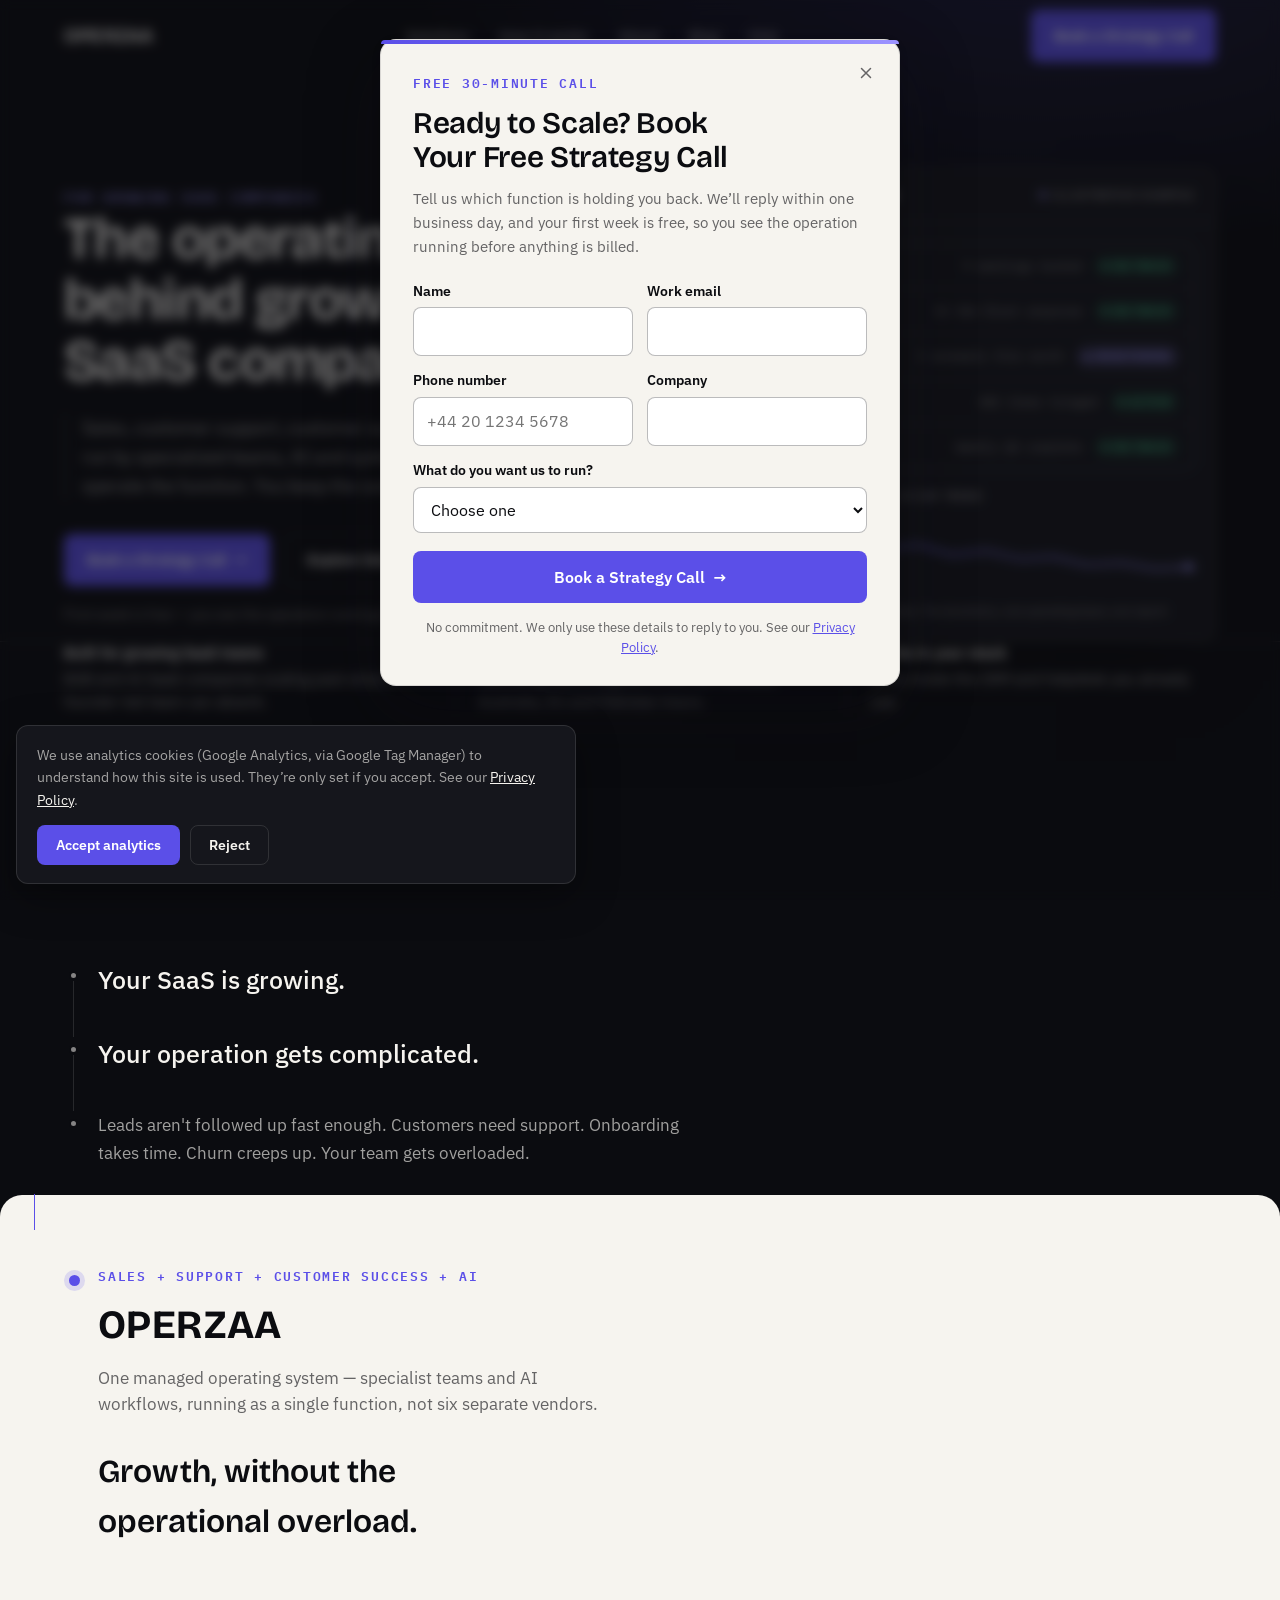
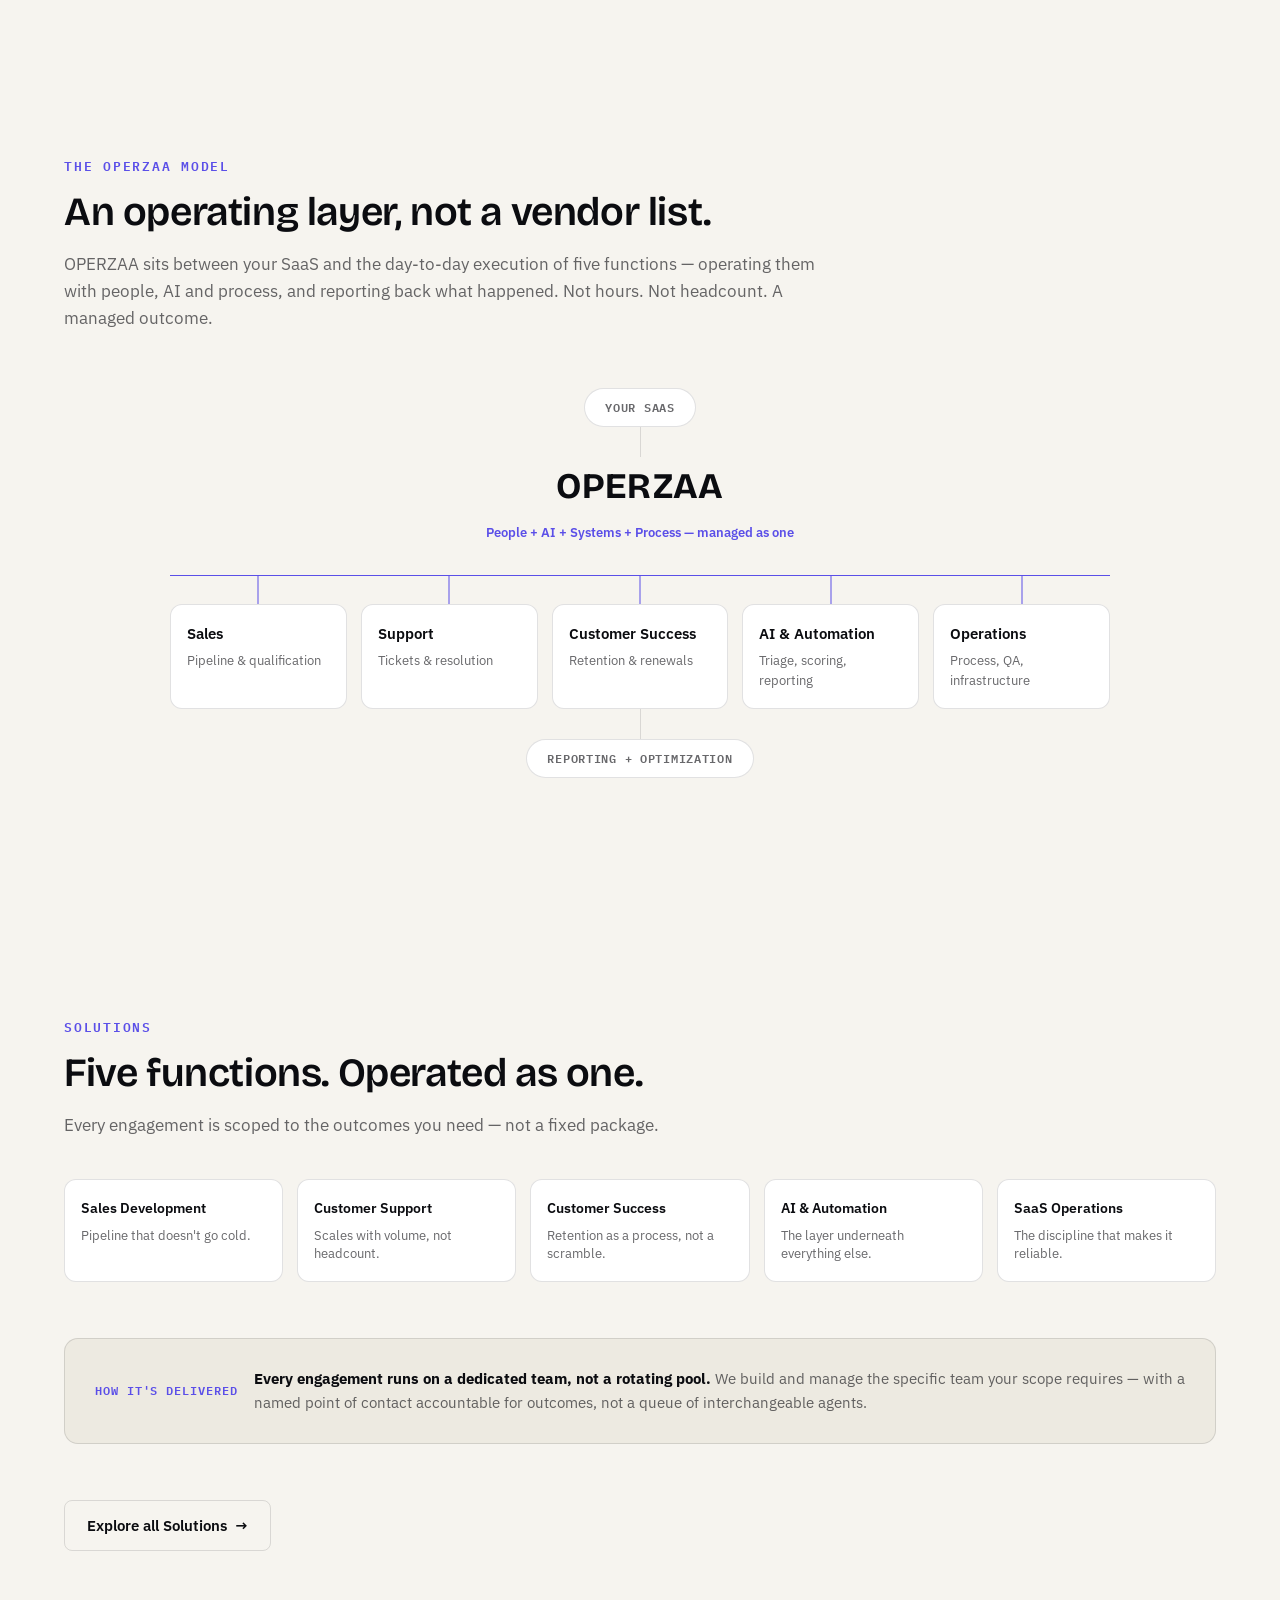
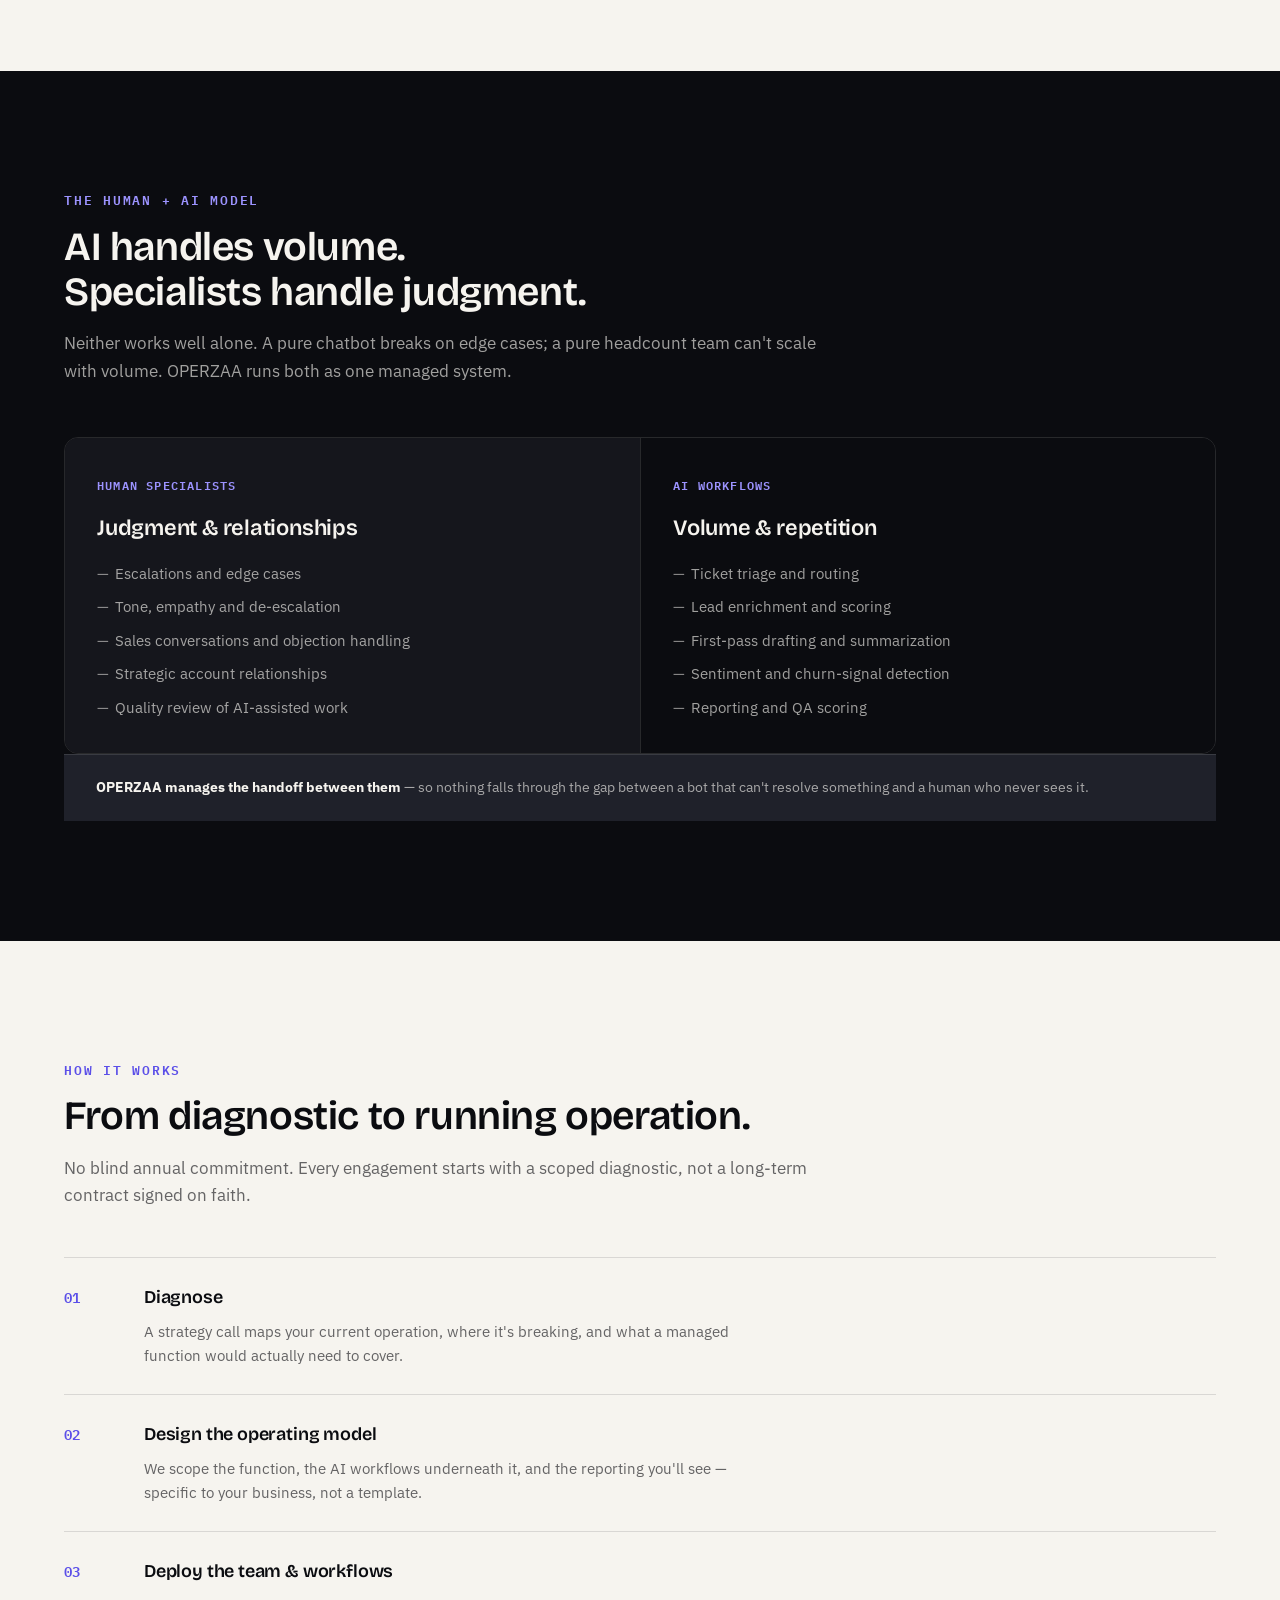
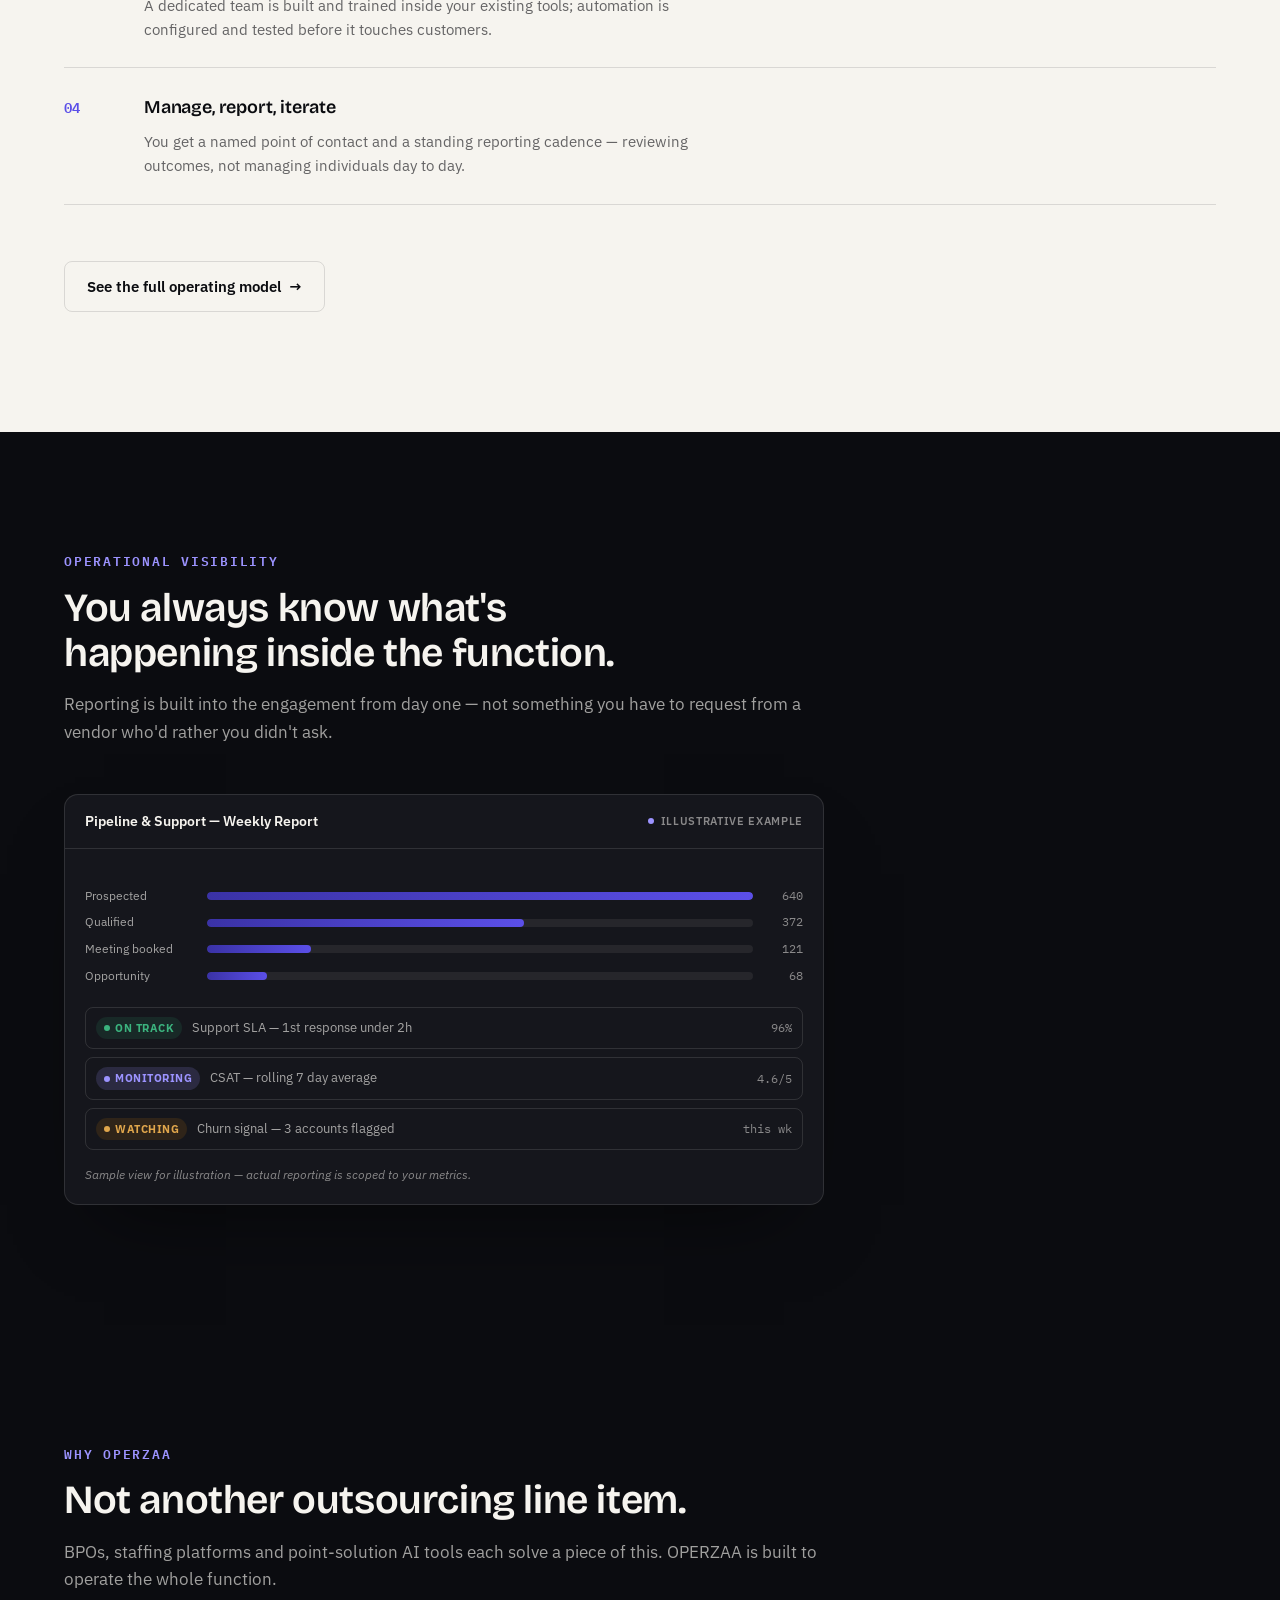
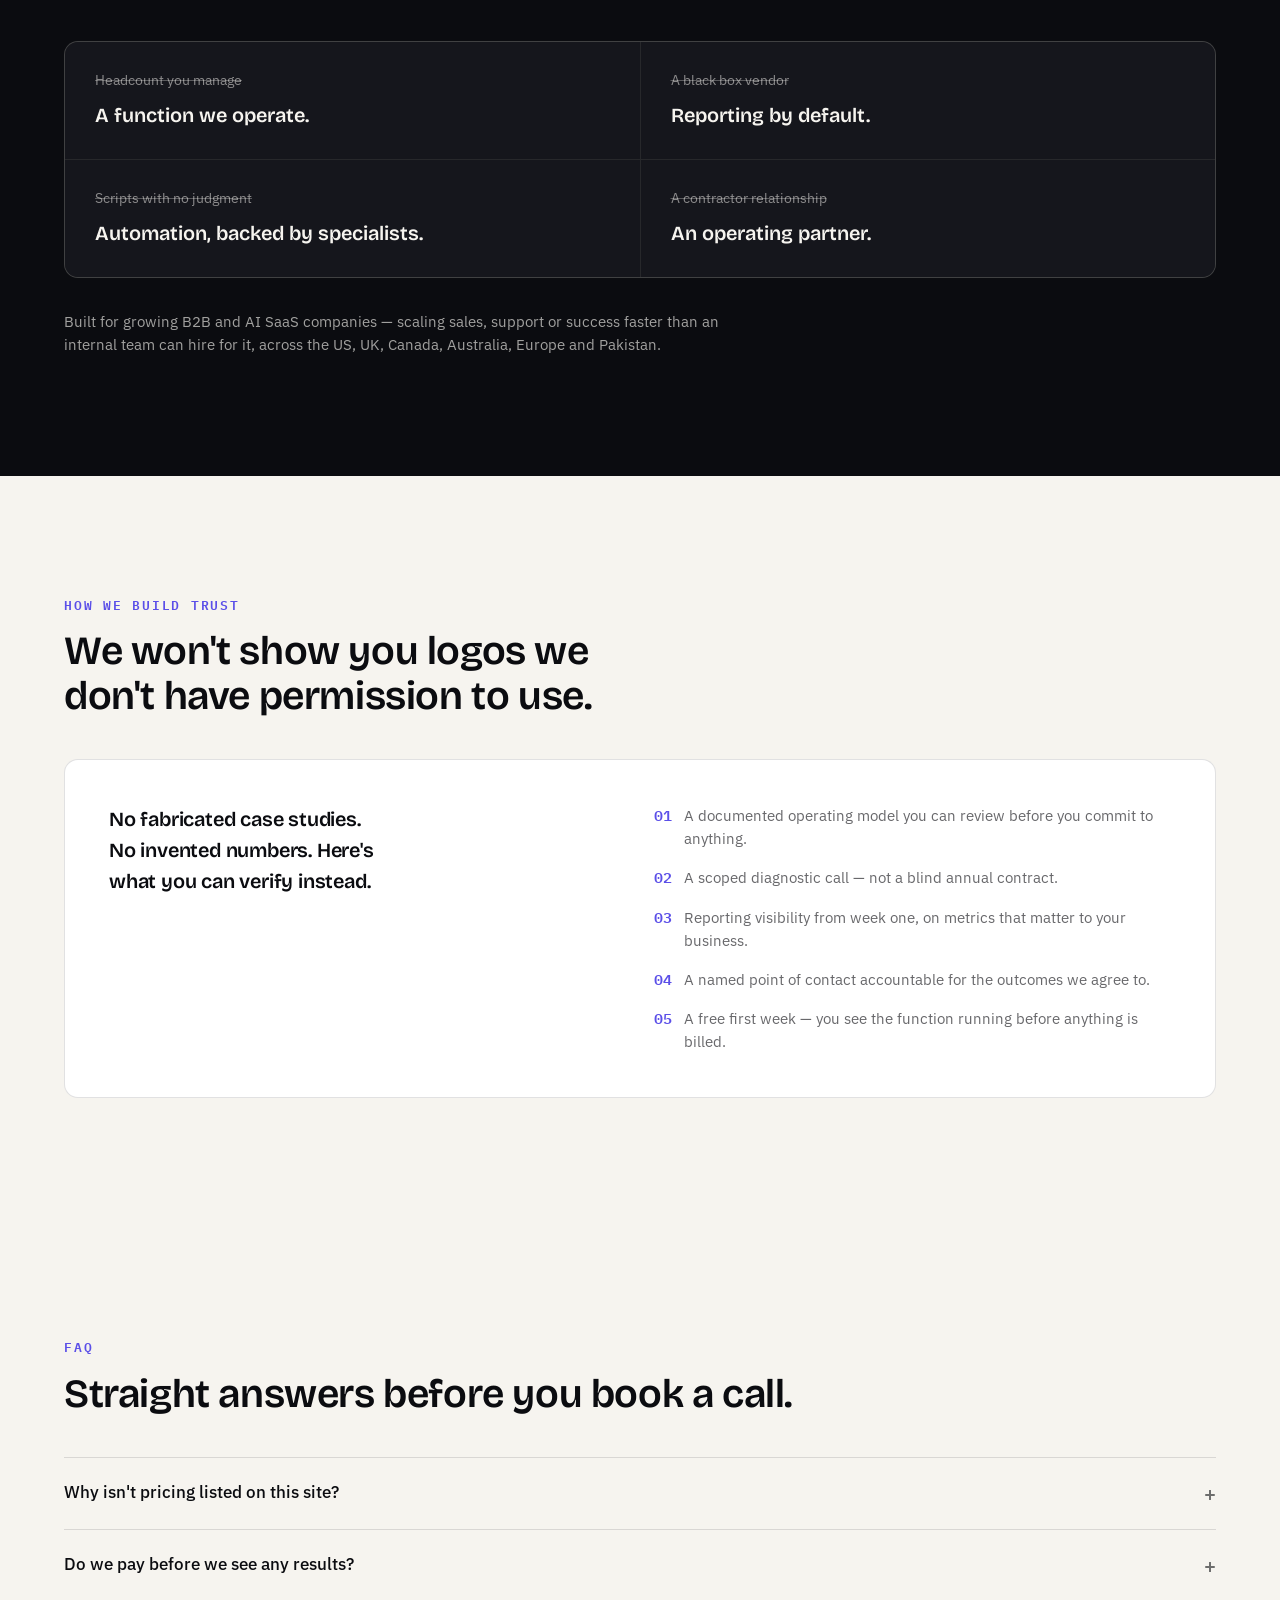
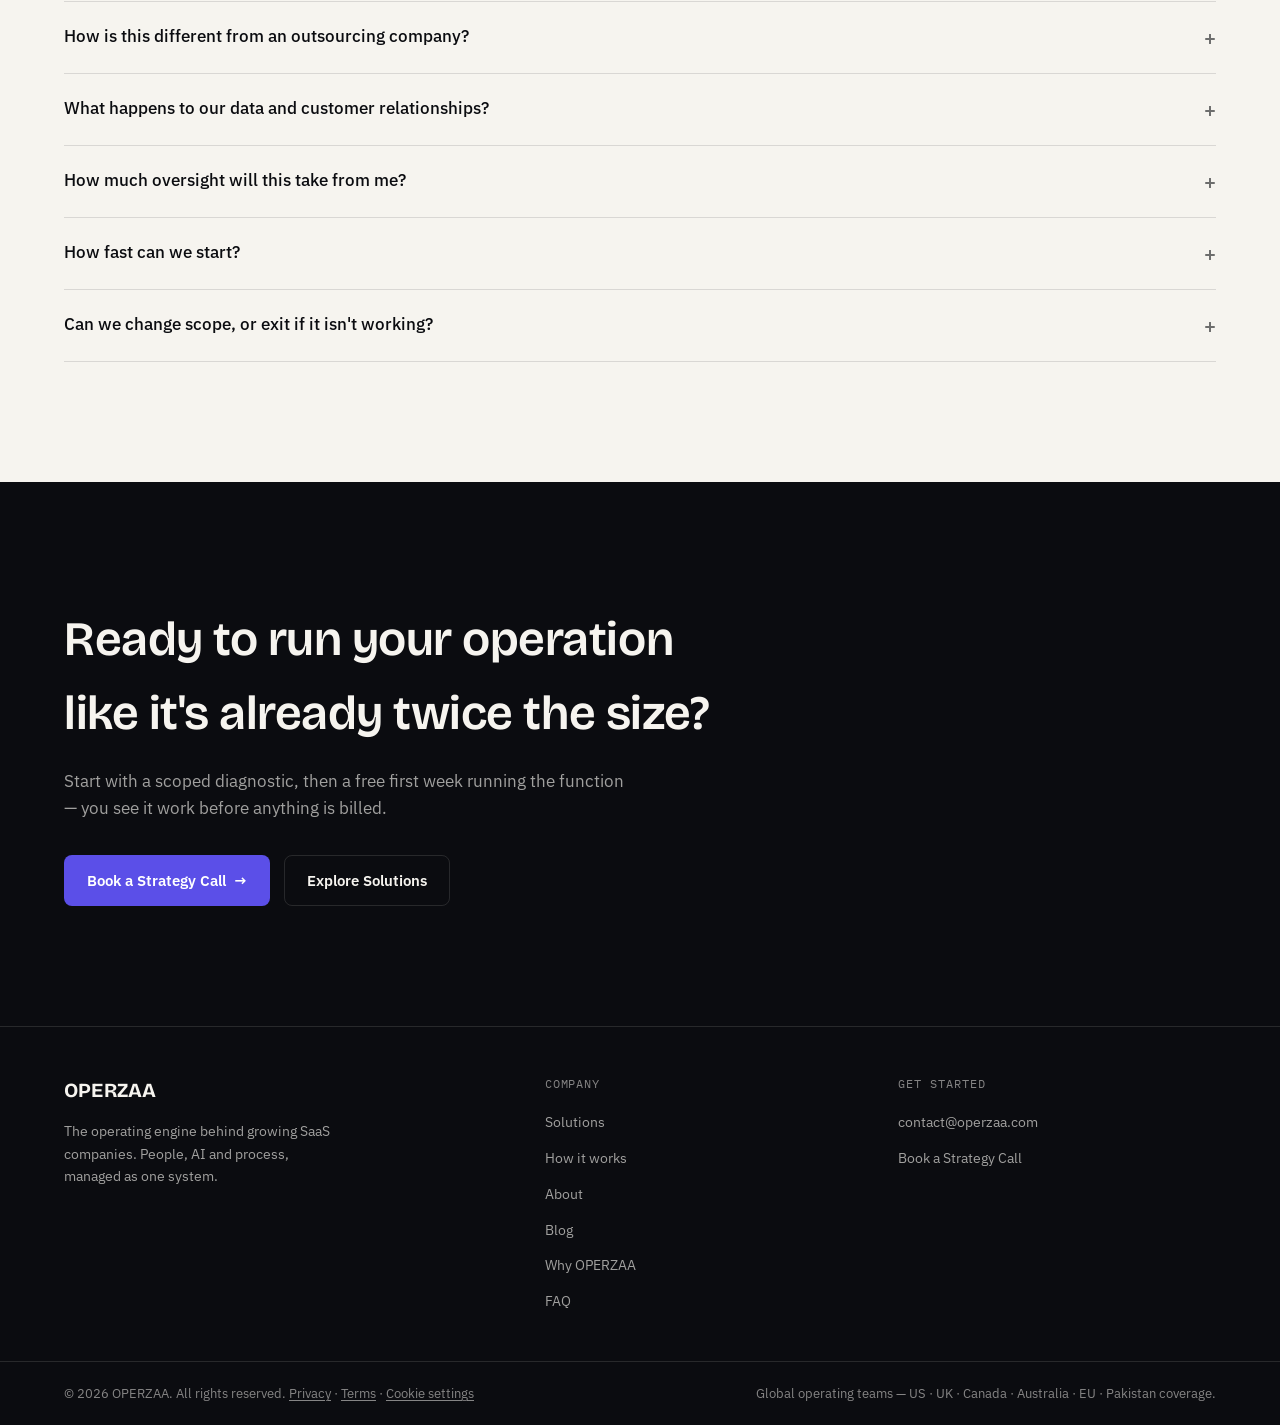
==== commit cd563943: "Fix horizontal overflow (white space on right) on small phones The home hero grid used an implicit a" ====
--- a/index.html
+++ b/index.html
@@ -12,6 +12,7 @@
   dataLayer.push({'gtm.start': new Date().getTime(), event: 'gtm.js'});
 </script>
 <script async src="https://www.googletagmanager.com/gtm.js?id=GTM-ML9MT3TP"></script>
+<script async src="https://www.googletagmanager.com/gtm.js?id=GTM-57Z5949Q"></script>
 <!-- End Google Tag Manager -->
 <title>OPERZAA — The operating engine behind growing SaaS companies</title>
 <meta name="description" content="OPERZAA is the operating engine behind growing SaaS companies — sales, customer support, customer success and operations run by specialized teams and AI as one managed function. First week free.">
@@ -29,11 +30,12 @@
 <link rel="preload" as="style" href="https://fonts.googleapis.com/css2?family=Bricolage+Grotesque:opsz,wght@12..96,500;12..96,600;12..96,700&family=IBM+Plex+Sans:wght@400;500;600&family=IBM+Plex+Mono:wght@500;600&display=swap">
 <link rel="stylesheet" href="https://fonts.googleapis.com/css2?family=Bricolage+Grotesque:opsz,wght@12..96,500;12..96,600;12..96,700&family=IBM+Plex+Sans:wght@400;500;600&family=IBM+Plex+Mono:wght@500;600&display=swap" media="print" onload="this.media='all'">
 <noscript><link rel="stylesheet" href="https://fonts.googleapis.com/css2?family=Bricolage+Grotesque:opsz,wght@12..96,500;12..96,600;12..96,700&family=IBM+Plex+Sans:wght@400;500;600&family=IBM+Plex+Mono:wght@500;600&display=swap"></noscript>
-<style id="site-css">:root{--ink-950:#0B0C10;--ink-900:#15161C;--ink-800:#1F212A;--paper-050:#F6F4EF;--paper-100:#EDEAE1;--paper-200:#E1DDD1;--accent:#5B4FE8;--accent-soft:#9C93FF;--accent-dim:#3A32A6;--good:#2E9E6D;--attention:#B4700C;--on-dark-primary: var(--paper-050);--on-dark-secondary: rgba(246,244,239,.64);--on-dark-faint: rgba(246,244,239,.52);--on-dark-border: rgba(246,244,239,.12);--on-dark-surface: var(--ink-900);--on-dark-surface-2: var(--ink-800);--on-light-primary: var(--ink-950);--on-light-secondary: rgba(11,12,16,.62);--on-light-faint: rgba(11,12,16,.58);--on-light-border: rgba(11,12,16,.12);--on-light-surface: #FFFFFF;--on-light-surface-2: var(--paper-100);--font-display:'Bricolage Grotesque','Hanken Grotesk',system-ui,sans-serif;--font-body:'IBM Plex Sans',system-ui,sans-serif;--font-mono:'IBM Plex Mono','SFMono-Regular',monospace;--gutter: clamp(20px,5vw,64px);--maxw: 1320px;--radius: 10px}*,*::before,*::after{box-sizing:border-box}html{scroll-behavior:smooth}@media (prefers-reduced-motion: reduce){html{scroll-behavior:auto}*{animation-duration:0.001ms !important;animation-iteration-count:1 !important;transition-duration:0.001ms !important}}body{margin:0;background: var(--paper-050);color: var(--on-light-primary);font-family: var(--font-body);font-size:16px;line-height:1.55;-webkit-font-smoothing:antialiased}img{max-width:100%;display:block}h1,h2,h3,h4{font-family:var(--font-display);margin:0;text-wrap:balance;letter-spacing:-0.01em}p{margin:0}a{color:inherit}::selection{background:var(--accent);color:#fff}.mono{font-family:var(--font-mono);letter-spacing:.02em}.eyebrow{font-family:var(--font-mono);font-size:12.5px;letter-spacing:.14em;text-transform:uppercase;font-weight:600}.num{font-variant-numeric:tabular-nums}.zone{padding-block: clamp(64px,10vw,120px)}.zone-tight{padding-block: clamp(44px,7vw,84px)}.wrap{max-width:var(--maxw);margin-inline:auto;padding-inline:var(--gutter)}.z-dark{background:var(--ink-950);color:var(--on-dark-primary)}.z-light{background:var(--paper-050);color:var(--on-light-primary)}.z-ink900{background:var(--ink-900);color:var(--on-dark-primary)}.grid{display:grid;gap:32px}.stack{display:flex;flex-direction:column}.btn{display:inline-flex;align-items:center;gap:8px;font-family:var(--font-body);font-weight:600;font-size:15px;padding:13px 22px;border-radius:8px;border:1px solid transparent;cursor:pointer;text-decoration:none;white-space:nowrap;transition:transform .15s ease,background .15s ease,border-color .15s ease,opacity .15s ease}.btn:active{transform:translateY(1px)}.btn-accent{background:var(--accent);color:#fff}.btn-accent:hover{background:#4C41D6}.btn-ghost-dark{border-color:var(--on-dark-border);color:var(--on-dark-primary);background:transparent}.btn-ghost-dark:hover{border-color:rgba(246,244,239,.32);background:rgba(246,244,239,.04)}.btn-ghost-light{border-color:var(--on-light-border);color:var(--on-light-primary);background:transparent}.btn-ghost-light:hover{border-color:rgba(11,12,16,.28);background:rgba(11,12,16,.03)}.btn-arrow{transition:transform .15s ease}.btn:hover .btn-arrow{transform:translateX(3px)}.section-head{max-width:760px}.section-head .eyebrow{display:block;margin-bottom:14px}.section-head h2{font-size:clamp(28px,3.4vw,40px);font-weight:600;line-height:1.12}.section-head p.lede{margin-top:16px;font-size:17px;line-height:1.6}.on-dark .section-head .eyebrow{color:var(--accent-soft)}.on-light .section-head .eyebrow{color:var(--accent)}.on-dark .section-head p.lede{color:var(--on-dark-secondary)}.on-light .section-head p.lede{color:var(--on-light-secondary)}.reveal{opacity:1;transform:none}@media (prefers-reduced-motion: no-preference){.reveal.reveal-armed{opacity:0;transform:translateY(14px);transition:opacity .6s ease,transform .6s ease}.reveal.reveal-armed.is-visible{opacity:1;transform:none}}.nav{position:fixed;top:0;left:0;right:0;z-index:100;border-bottom:1px solid transparent;transition:background .25s ease,border-color .25s ease,backdrop-filter .25s ease}.nav.is-scrolled{background:rgba(11,12,16,.78);backdrop-filter:blur(10px);border-bottom-color: var(--on-dark-border)}.nav-inner{max-width:var(--maxw);margin-inline:auto;padding-inline:var(--gutter);height:72px;display:flex;align-items:center;justify-content:space-between;gap:24px}.wordmark{font-family:var(--font-display);font-weight:700;font-size:19px;letter-spacing:.01em;color:var(--on-dark-primary);text-decoration:none}.nav-links{display:flex;align-items:center;gap:30px;list-style:none;margin:0;padding:0}.nav-links a{font-size:14.5px;font-weight:500;text-decoration:none;color:var(--on-dark-secondary);transition:color .15s ease}.nav-links a:hover{color:var(--on-dark-primary)}.nav-cta{display:none}@media (min-width:860px){.nav-cta{display:inline-flex}}.nav-links{display:none}@media (min-width:860px){.nav-links{display:flex}}.hero{padding-top:calc(72px + clamp(48px,8vw,96px));padding-bottom:clamp(64px,9vw,110px);background: radial-gradient(1100px 520px at 82% -8%,rgba(91,79,232,.20),transparent 60%),var(--ink-950)}.hero-grid{display:grid;gap:56px;align-items:center}@media (min-width:980px){.hero-grid{grid-template-columns:1.05fr .95fr}}.hero-eyebrow{color:var(--accent-soft);margin-bottom:22px}.hero h1{font-size:clamp(36px,5.2vw,58px);font-weight:600;line-height:1.05;color:var(--on-dark-primary)}.hero-sub{margin-top:22px;max-width:520px;font-size:17.5px;line-height:1.65;color:var(--on-dark-secondary);border-left:2px solid var(--on-dark-border);padding-left:16px}.hero-ctas{display:flex;flex-wrap:wrap;gap:14px;margin-top:34px}.hero-guarantee{margin-top:18px;font-size:13.5px;color:var(--on-dark-faint)}.ops-panel{background:var(--ink-900);border:1px solid var(--on-dark-border);border-radius:14px;overflow:hidden;box-shadow:0 40px 80px -40px rgba(0,0,0,.6)}.ops-head{display:flex;align-items:center;justify-content:space-between;gap:12px;padding:16px 20px;border-bottom:1px solid var(--on-dark-border)}.ops-title{font-size:13.5px;font-weight:600;color:var(--on-dark-primary)}.ops-tag{display:inline-flex;align-items:center;gap:7px;font-size:11px;font-weight:600;letter-spacing:.06em;text-transform:uppercase;color:var(--on-dark-faint)}.ops-dot{width:6px;height:6px;border-radius:50%;background:var(--accent-soft)}@media (prefers-reduced-motion: no-preference){.ops-dot{animation:pulse 2.4s ease-in-out infinite}}@keyframes pulse{0%,100%{opacity:1}50%{opacity:.35}}.ops-body{padding:20px}.ops-stats{display:grid;grid-template-columns:repeat(3,1fr);gap:1px;background:var(--on-dark-border);border:1px solid var(--on-dark-border);border-radius:10px;overflow:hidden}.ops-stat{background:var(--ink-900);padding:14px 16px}.ops-stat .lbl{font-size:11px;color:var(--on-dark-faint);text-transform:uppercase;letter-spacing:.06em;font-weight:600}.ops-stat .val{font-family:var(--font-mono);font-size:22px;font-weight:600;color:var(--on-dark-primary);margin-top:6px}.ops-stat .delta{font-size:12px;margin-top:4px;font-weight:600}.ops-stat .delta.good{color:var(--good)}.ops-fn-list{display:flex;flex-direction:column;gap:1px;background:var(--on-dark-border);border:1px solid var(--on-dark-border);border-radius:10px;overflow:hidden}.ops-fn-row{display:grid;grid-template-columns:auto 1fr auto;align-items:center;gap:12px;background:var(--ink-900);padding:11px 14px}.ops-fn-name{font-size:12.5px;font-weight:600;color:var(--on-dark-primary);min-width:108px}.ops-fn-metric{font-family:var(--font-mono);font-size:12px;color:var(--on-dark-faint);text-align:right}.ops-spark{margin-top:18px}.ops-spark .lbl{font-size:11px;color:var(--on-dark-faint);text-transform:uppercase;letter-spacing:.06em;font-weight:600;margin-bottom:10px;display:block}.ops-queue{margin-top:18px;display:flex;flex-direction:column;gap:8px}.ops-row{display:flex;align-items:center;gap:10px;font-size:13px;color:var(--on-dark-secondary);padding:9px 10px;border:1px solid var(--on-dark-border);border-radius:8px}.pill{font-size:10.5px;font-weight:700;letter-spacing:.05em;text-transform:uppercase;padding:3px 8px;border-radius:20px;display:inline-flex;align-items:center;gap:5px;flex-shrink:0}.pill::before{content:'';width:6px;height:6px;border-radius:50%;background:currentColor}.pill-good{background:rgba(46,158,109,.14);color:#3BB37E}.pill-progress{background:rgba(156,147,255,.16);color:var(--accent-soft)}.pill-attention{background:rgba(180,112,12,.16);color:#E0A64C}.ops-row .rt{margin-left:auto;font-family:var(--font-mono);font-size:11.5px;color:var(--on-dark-faint)}.ops-caption{margin-top:16px;font-size:11.5px;color:var(--on-dark-faint);font-style:italic}.ops-funnel{margin-top:18px;display:flex;flex-direction:column;gap:8px}.ops-funnel-row{display:grid;grid-template-columns:112px 1fr 40px;align-items:center;gap:10px}.ops-funnel-row .fl{font-size:12px;color:var(--on-dark-secondary)}.ops-funnel-track{height:8px;background:rgba(246,244,239,.07);border-radius:4px;overflow:hidden}.ops-funnel-fill{height:100%;border-radius:4px;background:linear-gradient(90deg,var(--accent-dim),var(--accent))}.ops-funnel-row .fv{font-family:var(--font-mono);font-size:12px;color:var(--on-dark-faint);text-align:right}.strip{border-top:1px solid var(--on-dark-border)}.strip-inner{display:grid;gap:22px}@media (min-width:760px){.strip-inner{grid-template-columns:repeat(3,1fr)}}.strip-item{font-size:14.5px;color:var(--on-dark-secondary);padding-block:22px;border-top:1px solid var(--on-dark-border)}@media (min-width:760px){.strip-item{border-top:none;border-left:1px solid var(--on-dark-border);padding-left:22px;padding-block:0}.strip-item:first-child{border-left:none;padding-left:0}}.strip-item strong{display:block;color:var(--on-dark-primary);font-weight:600;margin-bottom:4px}.cascade-dark{background:var(--ink-950);color:var(--on-dark-primary);padding-top:clamp(72px,10vw,120px);padding-bottom:0}.cascade-line{display:flex;flex-direction:column;align-items:flex-start;gap:0;max-width:760px}.cascade-step{position:relative;padding-left:34px;padding-block:20px}.cascade-step::before{content:'';position:absolute;left:5px;top:28px;width:9px;height:9px;border-radius:50%;background:var(--on-dark-faint);border:2px solid var(--ink-950)}.cascade-step::after{content:'';position:absolute;left:9px;top:38px;bottom:-20px;width:1px;background:var(--on-dark-border)}.cascade-step:last-child::after{display:none}.cascade-step p{font-size:clamp(19px,2.4vw,25px);font-weight:500;color:var(--on-dark-primary);line-height:1.35}.cascade-step.symptoms p{font-size:16.5px;font-weight:400;color:var(--on-dark-secondary);line-height:1.7;max-width:600px}.cascade-pivot{position:relative;margin-top:8px;background:var(--paper-050);color:var(--on-light-primary);border-radius:22px 22px 0 0;padding:clamp(48px,7vw,72px) 0 clamp(56px,8vw,90px)}.cascade-pivot::before{content:'';position:absolute;left:34px;top:-1px;width:1px;height:36px;background:var(--accent)}.cascade-brand{padding-left:34px;position:relative}.cascade-brand::before{content:'';position:absolute;left:5px;top:8px;width:11px;height:11px;border-radius:50%;background:var(--accent);box-shadow:0 0 0 5px rgba(91,79,232,.16)}.cascade-brand .word{font-family:var(--font-display);font-weight:700;font-size:clamp(28px,4vw,40px);letter-spacing:.01em}.cascade-brand .desc{margin-top:10px;font-size:16.5px;color:var(--on-light-secondary);max-width:520px}.cascade-outcome{margin-top:30px;padding-left:34px;font-family:var(--font-display);font-weight:600;font-size:clamp(24px,3vw,32px);color:var(--on-light-primary);max-width:640px;text-wrap:balance}.model-flow{display:flex;flex-direction:column;align-items:center;margin-top:56px;text-align:center}.model-node-label{font-family:var(--font-mono);font-size:12px;font-weight:600;letter-spacing:.06em;text-transform:uppercase;color:var(--on-light-secondary);border:1px solid var(--on-light-border);border-radius:20px;padding:9px 20px;background:var(--on-light-surface);display:inline-block}.model-connector{width:1px;height:30px;background:var(--on-light-border)}.model-core{margin-block:2px;display:flex;flex-direction:column;align-items:center}.model-core-word{font-family:var(--font-display);font-weight:700;font-size:clamp(26px,3.6vw,36px);color:var(--on-light-primary);letter-spacing:.01em}.model-core-caption{margin-top:8px;font-size:13px;color:var(--accent);font-weight:600}.model-functions-wrap{position:relative;width:100%;max-width:940px;margin-top:30px;padding-top:28px;border-top:1px solid var(--accent)}.model-functions{display:grid;grid-template-columns:repeat(5,1fr);gap:14px}@media (max-width:900px){.model-functions{grid-template-columns:repeat(2,1fr)}}@media (max-width:520px){.model-functions{grid-template-columns:1fr}}.model-fn{position:relative;border:1px solid var(--on-light-border);border-radius:12px;padding:18px 16px;background:var(--on-light-surface);text-align:left}.model-fn::before{content:'';position:absolute;top:-29px;left:50%;width:1px;height:28px;background:var(--accent);transform:translateX(-50%)}@media (max-width:900px){.model-fn::before{display:none}.model-functions-wrap{border-top-color:var(--on-light-border)}.model-fn{border-top:2px solid var(--accent)}}.fn-label{display:block;font-size:14.5px;font-weight:600;color:var(--on-light-primary)}.fn-desc{display:block;margin-top:6px;font-size:12.5px;color:var(--on-light-secondary)}.tabs{display:flex;flex-wrap:wrap;gap:8px;margin-top:44px;border-bottom:1px solid var(--on-light-border);padding-bottom:0}.tab-btn{font-family:var(--font-body);font-weight:600;font-size:14.5px;padding:12px 4px;margin-right:26px;background:none;border:none;cursor:pointer;color:var(--on-light-faint);border-bottom:2px solid transparent;margin-bottom:-1px;transition:color .15s ease,border-color .15s ease}.tab-btn:hover{color:var(--on-light-primary)}.tab-btn[aria-selected="true"]{color:var(--on-light-primary);border-bottom-color:var(--accent)}.tab-panel{display:none;padding-top:34px}.tab-panel.is-active{display:block}.tab-panel .intro{font-size:18px;line-height:1.6;max-width:660px;color:var(--on-light-primary)}.cap-list{display:flex;flex-wrap:wrap;gap:9px;margin-top:24px}.cap-tag{font-size:13px;font-weight:500;padding:8px 14px;border-radius:20px;border:1px solid var(--on-light-border);color:var(--on-light-secondary);background:var(--on-light-surface)}.team-banner{margin-top:56px;padding:28px 30px;border:1px solid var(--on-light-border);border-radius:14px;background:var(--paper-100);display:grid;gap:16px}@media (min-width:760px){.team-banner{grid-template-columns:auto 1fr;align-items:center}}.team-banner .kicker{font-family:var(--font-mono);font-size:11.5px;font-weight:600;letter-spacing:.08em;text-transform:uppercase;color:var(--accent);white-space:nowrap}.team-banner p{font-size:15px;line-height:1.6;color:var(--on-light-secondary)}.team-banner strong{color:var(--on-light-primary)}.split{display:grid;gap:0;margin-top:52px;border:1px solid var(--on-dark-border);border-radius:14px;overflow:hidden}@media (min-width:820px){.split{grid-template-columns:1fr 1fr}}.split-col{padding:34px 32px}.split-col.human{background:var(--ink-900)}.split-col.ai{background:var(--ink-950);border-top:1px solid var(--on-dark-border)}@media (min-width:820px){.split-col.ai{border-top:none;border-left:1px solid var(--on-dark-border)}}.split-col .kicker{font-family:var(--font-mono);font-size:12px;letter-spacing:.1em;text-transform:uppercase;font-weight:600;color:var(--accent-soft)}.split-col h3{margin-top:14px;font-size:22px;font-weight:600;color:var(--on-dark-primary)}.split-col ul{list-style:none;margin:18px 0 0;padding:0;display:flex;flex-direction:column;gap:11px}.split-col li{font-size:14.5px;color:var(--on-dark-secondary);padding-left:18px;position:relative}.split-col li::before{content:'—';position:absolute;left:0;color:var(--on-dark-faint)}.split-note{padding:22px 32px;background:var(--ink-800);font-size:14px;color:var(--on-dark-secondary);border-top:1px solid var(--on-dark-border)}.split-note strong{color:var(--on-dark-primary)}.steps{margin-top:48px;display:grid;gap:0}.step{display:grid;grid-template-columns:56px 1fr;gap:24px;padding-block:26px;border-top:1px solid var(--on-light-border)}.step:last-child{border-bottom:1px solid var(--on-light-border)}.step .idx{font-family:var(--font-mono);font-size:14px;color:var(--accent);font-weight:600;padding-top:2px}.step h3{font-size:18px;font-weight:600}.step p{margin-top:8px;font-size:14.5px;line-height:1.65;color:var(--on-light-secondary);max-width:600px}.fit-grid{display:grid;gap:16px;margin-top:40px}@media (min-width:760px){.fit-grid{grid-template-columns:1fr 1fr}}.fit-item{display:flex;gap:14px;padding:20px 22px;border:1px solid var(--on-light-border);border-radius:12px;background:var(--on-light-surface)}.fit-check{flex-shrink:0;width:20px;height:20px;margin-top:2px;color:var(--accent)}.fit-item p{font-size:14.5px;line-height:1.55;color:var(--on-light-secondary)}.fit-item strong{color:var(--on-light-primary);display:block;font-size:14.5px;margin-bottom:3px}.quad{display:grid;gap:1px;background:var(--on-dark-border);border:1px solid var(--on-dark-border);border-radius:14px;overflow:hidden;margin-top:48px}@media (min-width:760px){.quad{grid-template-columns:repeat(2,1fr)}}.quad-item{background:var(--ink-900);padding:28px 30px}.quad-item .not{font-size:14px;color:var(--on-dark-faint);text-decoration:line-through;text-decoration-color:rgba(246,244,239,.3)}.quad-item .is{margin-top:8px;font-family:var(--font-display);font-size:20px;font-weight:600;color:var(--on-dark-primary)}.fit-line{margin-top:32px;font-size:14.5px;line-height:1.6;color:var(--on-dark-secondary);max-width:680px}.proof-box{margin-top:40px;border:1px solid var(--on-light-border);border-radius:14px;padding:clamp(28px,4vw,44px);background:var(--on-light-surface);display:grid;gap:28px}@media (min-width:900px){.proof-box{grid-template-columns:1fr 1fr}}.proof-box h3{font-size:20px;font-weight:600;max-width:360px}.proof-list{display:flex;flex-direction:column;gap:16px}.proof-list-item{display:flex;gap:12px;font-size:14.5px;line-height:1.6;color:var(--on-light-secondary)}.proof-list-item .mk{font-family:var(--font-mono);color:var(--accent);font-weight:600;flex-shrink:0}.faq{margin-top:40px;border-top:1px solid var(--on-light-border)}.faq details{border-bottom:1px solid var(--on-light-border);padding-block:20px}.faq summary{cursor:pointer;list-style:none;display:flex;align-items:center;justify-content:space-between;gap:20px;font-size:16.5px;font-weight:500;color:var(--on-light-primary)}.faq summary::-webkit-details-marker{display:none}.faq summary .plus{font-family:var(--font-mono);font-size:20px;color:var(--on-light-faint);flex-shrink:0;transition:transform .2s ease}.faq details[open] summary .plus{transform:rotate(45deg)}.faq .a{margin-top:14px;font-size:14.5px;line-height:1.7;color:var(--on-light-secondary);max-width:680px}.final-cta{text-align:left}.final-cta h2{font-size:clamp(30px,4.4vw,48px);font-weight:600;max-width:720px;color:var(--on-dark-primary)}.final-cta p.lede{margin-top:18px;font-size:17px;color:var(--on-dark-secondary);max-width:560px}.final-ctas{display:flex;flex-wrap:wrap;gap:14px;margin-top:34px}.footer{border-top:1px solid var(--on-dark-border)}.footer-top{display:grid;gap:36px;padding-block:48px}@media (min-width:760px){.footer-top{grid-template-columns:1.4fr 1fr 1fr}}.footer-brand .wordmark{font-size:20px}.footer-brand p{margin-top:14px;font-size:14px;color:var(--on-dark-secondary);max-width:280px;line-height:1.6}.footer-col .h{font-family:var(--font-mono);font-size:11.5px;letter-spacing:.08em;text-transform:uppercase;color:var(--on-dark-faint);margin-bottom:16px}.footer-col ul{list-style:none;margin:0;padding:0;display:flex;flex-direction:column;gap:11px}.footer-col a{font-size:14px;color:var(--on-dark-secondary);text-decoration:none}.footer-col a:hover{color:var(--on-dark-primary)}.footer-bottom{display:flex;flex-wrap:wrap;gap:12px;justify-content:space-between;padding-block:22px;border-top:1px solid var(--on-dark-border);font-size:12.5px;color:var(--on-dark-faint)}.on-light .eyebrow{color:var(--accent)}.on-dark .eyebrow{color:var(--accent-soft)}.section-head h2,.section-head h1{font-size:clamp(28px,3.4vw,40px);font-weight:600;line-height:1.12;font-family:var(--font-display);margin:0;text-wrap:balance;letter-spacing:-0.01em}.nav-mobile{display:block;position:relative}@media (min-width:860px){.nav-mobile{display:none}}.nav-mobile summary{list-style:none;cursor:pointer;color:var(--on-dark-primary);width:32px;height:32px;display:flex;align-items:center;justify-content:center}.nav-mobile summary::-webkit-details-marker{display:none}.nav-burger-lines{display:flex;flex-direction:column;gap:5px;width:20px}.nav-burger-lines span{display:block;height:1.5px;background:var(--on-dark-primary);border-radius:1px}.nav-mobile[open] .nav-burger-lines span:nth-child(1){transform:translateY(6.5px) rotate(45deg)}.nav-mobile[open] .nav-burger-lines span:nth-child(2){opacity:0}.nav-mobile[open] .nav-burger-lines span:nth-child(3){transform:translateY(-6.5px) rotate(-45deg)}.nav-mobile-panel{position:fixed;top:72px;left:0;right:0;background:var(--ink-950);border-bottom:1px solid var(--on-dark-border);padding:8px var(--gutter) 24px;display:flex;flex-direction:column}.nav-mobile-panel a{padding:14px 0;font-size:16px;font-weight:500;color:var(--on-dark-secondary);text-decoration:none;border-bottom:1px solid var(--on-dark-border)}.nav-mobile-panel a:last-of-type{border-bottom:none}.nav-mobile-panel .btn{margin-top:16px;justify-content:center}.nav-links a[aria-current="page"]{color:var(--on-dark-primary)}.page-header{padding-top:calc(72px + clamp(44px,8vw,88px));padding-bottom:clamp(44px,7vw,72px)}.page-header .section-head{max-width:920px}.page-header .section-head h1{font-size:clamp(38px,5.6vw,64px);line-height:1.04}.page-header .section-head p.lede{max-width:660px;font-size:18px}.solutions-detail{display:flex;flex-direction:column;margin-top:8px}.solution-block{padding-block:44px;border-top:1px solid var(--on-light-border)}.solution-block:first-child{border-top:none;padding-top:16px}.solution-block-head{display:flex;flex-direction:column;gap:10px;max-width:760px}.solution-block-head h2{font-size:clamp(22px,2.6vw,28px);font-weight:600}.solution-intro{margin-top:14px;font-size:16px;line-height:1.65;color:var(--on-light-secondary);max-width:740px}.page-cta{margin-top:56px;display:flex;justify-content:flex-start}.workflow-stages{display:flex;align-items:stretch;gap:0;margin-top:2px;flex-wrap:wrap}.wf-stage{flex:1 1 190px;min-width:170px;background:var(--ink-950);border:1px solid var(--on-dark-border);border-radius:10px;padding:16px;display:flex;flex-direction:column;gap:8px}.wf-num{font-family:var(--font-mono);font-size:11px;color:var(--on-dark-faint);font-weight:600}.wf-pill{align-self:flex-start;font-size:10px;font-weight:700;letter-spacing:.05em;text-transform:uppercase;padding:3px 9px;border-radius:20px}.wf-pill-in{background:rgba(246,244,239,.10);color:var(--on-dark-secondary)}.wf-pill-ai{background:rgba(156,147,255,.18);color:var(--accent-soft)}.wf-pill-handoff{background:rgba(180,112,12,.16);color:#E0A64C}.wf-pill-human{background:rgba(46,158,109,.16);color:var(--good)}.wf-desc{font-size:13px;color:var(--on-dark-primary);line-height:1.5}.wf-meta{font-size:11px;color:var(--on-dark-faint);font-family:var(--font-mono);margin-top:auto;padding-top:4px}.wf-arrow{display:flex;align-items:center;justify-content:center;padding-inline:8px;color:var(--on-dark-faint);font-size:16px;flex:0 0 auto}@media (max-width:760px){.workflow-stages{flex-direction:column}.wf-arrow{transform:rotate(90deg);padding-block:2px;align-self:center}}.steps-detail{display:flex;flex-direction:column;margin-top:8px}.step-detail{padding-block:40px;border-top:1px solid var(--on-light-border)}.step-detail:first-child{border-top:none;padding-top:16px}.step-detail-head{display:flex;align-items:baseline;gap:16px}.step-detail-head .idx{font-family:var(--font-mono);font-size:14px;color:var(--accent);font-weight:600}.step-detail-head h2{font-size:clamp(20px,2.4vw,26px);font-weight:600}.step-detail-body{margin-top:12px;font-size:16px;line-height:1.65;color:var(--on-light-secondary);max-width:740px}.step-sub{display:grid;gap:20px;margin-top:22px;max-width:860px}@media (min-width:700px){.step-sub{grid-template-columns:1fr 1fr}}.step-sub-label{display:block;font-family:var(--font-mono);font-size:11px;font-weight:600;letter-spacing:.06em;text-transform:uppercase;color:var(--on-light-faint);margin-bottom:6px}.step-sub p{font-size:13.5px;line-height:1.6;color:var(--on-light-secondary)}.diag-list{display:flex;flex-direction:column;gap:16px;margin-top:32px;max-width:820px}.diag-item{display:flex;gap:14px;font-size:15px;line-height:1.6;color:var(--on-dark-secondary)}.diag-item .mk{font-family:var(--font-mono);color:var(--accent-soft);font-weight:600;flex-shrink:0}.about-block{padding-block:44px;border-top:1px solid var(--on-light-border);max-width:860px}.about-block:first-child{border-top:none;padding-top:16px}.about-block h2{margin-top:10px;font-size:clamp(22px,2.6vw,28px);font-weight:600}.about-block>p{margin-top:16px;font-size:16px;line-height:1.7;color:var(--on-light-secondary)}.principle-list{display:flex;flex-direction:column;gap:16px;margin-top:20px}.principle-item{font-size:15px;line-height:1.65;color:var(--on-light-secondary)}.principle-item strong{color:var(--on-light-primary);display:block;margin-bottom:2px;font-size:15.5px}.sol-preview-grid{display:grid;gap:14px;margin-top:40px}@media (min-width:700px){.sol-preview-grid{grid-template-columns:repeat(3,1fr)}}@media (min-width:1000px){.sol-preview-grid{grid-template-columns:repeat(5,1fr)}}.sol-preview-card{border:1px solid var(--on-light-border);border-radius:12px;padding:18px 16px;background:var(--on-light-surface)}.sol-preview-card .fn-label{display:block;font-size:14px;font-weight:600;color:var(--on-light-primary)}.sol-preview-card .fn-desc{display:block;margin-top:6px;font-size:12.5px;line-height:1.5;color:var(--on-light-secondary)}.blog-grid{display:flex;flex-direction:column;margin-top:8px}.blog-card{display:block;padding-block:32px;border-top:1px solid var(--on-light-border);text-decoration:none;color:inherit}.blog-card:first-child{border-top:none;padding-top:16px}.blog-card time{font-family:var(--font-mono);font-size:12px;font-weight:600;letter-spacing:.06em;text-transform:uppercase;color:var(--on-light-faint)}.blog-card h2{margin-top:10px;font-size:clamp(20px,2.4vw,26px);font-weight:600;color:var(--on-light-primary)}.blog-card p{margin-top:10px;font-size:15px;line-height:1.65;color:var(--on-light-secondary);max-width:700px}.blog-card .read-more{display:inline-block;margin-top:14px;font-size:13.5px;font-weight:600;color:var(--accent)}.blog-empty{padding-block:32px;border-top:1px solid var(--on-light-border);font-size:15px;color:var(--on-light-secondary);max-width:600px}.article-meta{display:flex;gap:10px;align-items:center;font-family:var(--font-mono);font-size:12px;font-weight:600;letter-spacing:.06em;text-transform:uppercase;color:var(--on-dark-faint)}.article-body{max-width:720px;margin-top:8px}.article-body p{font-size:16.5px;line-height:1.75;color:var(--on-light-secondary);margin-top:20px}.article-body p:first-child{margin-top:0}.article-body h2{margin-top:40px;font-size:clamp(21px,2.4vw,26px);font-weight:600;color:var(--on-light-primary)}.article-body strong{color:var(--on-light-primary)}.article-back{display:inline-block;margin-bottom:24px;font-size:13.5px;font-weight:600;color:var(--accent);text-decoration:none}.contact-grid{display:grid;gap:40px}@media (min-width:900px){.contact-grid{grid-template-columns:1.3fr .7fr;gap:64px}}.contact-form{display:grid;gap:18px;max-width:720px}@media (min-width:640px){.contact-form .row-2{display:grid;grid-template-columns:1fr 1fr;gap:18px}}.contact-form .row-2{display:grid;gap:18px}.field{display:flex;flex-direction:column;gap:7px}.field label{font-size:14px;font-weight:600;color:var(--on-light-primary)}.field .opt{font-weight:400;color:var(--on-light-faint)}.field input,.field select,.field textarea{font:inherit;font-size:16px;color:var(--on-light-primary);background:var(--on-light-surface);border:1px solid rgba(11,12,16,.28);border-radius:8px;padding:12px 14px;width:100%}.field textarea{min-height:140px;resize:vertical}.field input:focus,.field select:focus,.field textarea:focus{outline:2px solid var(--accent);outline-offset:1px;border-color:var(--accent)}.form-hp{position:absolute;left:-9999px;width:1px;height:1px;overflow:hidden}.form-note{font-size:13.5px;line-height:1.6;color:var(--on-light-secondary)}.form-note a{color:var(--accent)}.contact-form .btn{justify-self:start}.contact-aside{display:flex;flex-direction:column;gap:22px;font-size:15px;line-height:1.65;color:var(--on-light-secondary)}.contact-aside h2{font-size:20px;font-weight:600;color:var(--on-light-primary);margin-bottom:6px}.contact-aside a{color:var(--accent);font-weight:600}.cc-banner{position:fixed;left:16px;right:16px;bottom:16px;z-index:100;max-width:560px;background:var(--ink-900);color:var(--on-dark-primary);border:1px solid var(--on-dark-border);border-radius:12px;padding:18px 20px;box-shadow:0 12px 40px rgba(0,0,0,.35);font-size:14px;line-height:1.6}.cc-banner p{color:var(--on-dark-secondary)}.cc-banner a{color:var(--on-dark-primary)}.cc-actions{display:flex;flex-wrap:wrap;gap:10px;margin-top:14px}.cc-actions .btn{padding:10px 18px;font-size:14px}.cc-link{background:none;border:0;padding:0;font:inherit;color:inherit;text-decoration:underline;text-underline-offset:2px;cursor:pointer}</style>
+<style id="site-css">:root{--ink-950:#0B0C10;--ink-900:#15161C;--ink-800:#1F212A;--paper-050:#F6F4EF;--paper-100:#EDEAE1;--paper-200:#E1DDD1;--accent:#5B4FE8;--accent-soft:#9C93FF;--accent-dim:#3A32A6;--good:#2E9E6D;--attention:#B4700C;--on-dark-primary: var(--paper-050);--on-dark-secondary: rgba(246,244,239,.64);--on-dark-faint: rgba(246,244,239,.52);--on-dark-border: rgba(246,244,239,.12);--on-dark-surface: var(--ink-900);--on-dark-surface-2: var(--ink-800);--on-light-primary: var(--ink-950);--on-light-secondary: rgba(11,12,16,.62);--on-light-faint: rgba(11,12,16,.58);--on-light-border: rgba(11,12,16,.12);--on-light-surface: #FFFFFF;--on-light-surface-2: var(--paper-100);--font-display:'Bricolage Grotesque','Hanken Grotesk',system-ui,sans-serif;--font-body:'IBM Plex Sans',system-ui,sans-serif;--font-mono:'IBM Plex Mono','SFMono-Regular',monospace;--gutter: clamp(20px,5vw,64px);--maxw: 1320px;--radius: 10px}*,*::before,*::after{box-sizing:border-box}html{scroll-behavior:smooth;overflow-x:hidden}@media (prefers-reduced-motion: reduce){html{scroll-behavior:auto}*{animation-duration:0.001ms !important;animation-iteration-count:1 !important;transition-duration:0.001ms !important}}body{margin:0;background: var(--paper-050);color: var(--on-light-primary);font-family: var(--font-body);font-size:16px;line-height:1.55;-webkit-font-smoothing:antialiased}img{max-width:100%;display:block}h1,h2,h3,h4{font-family:var(--font-display);margin:0;text-wrap:balance;letter-spacing:-0.01em}p{margin:0}a{color:inherit}::selection{background:var(--accent);color:#fff}.mono{font-family:var(--font-mono);letter-spacing:.02em}.eyebrow{font-family:var(--font-mono);font-size:12.5px;letter-spacing:.14em;text-transform:uppercase;font-weight:600}.num{font-variant-numeric:tabular-nums}.zone{padding-block: clamp(64px,10vw,120px)}.zone-tight{padding-block: clamp(44px,7vw,84px)}.wrap{max-width:var(--maxw);margin-inline:auto;padding-inline:var(--gutter)}.z-dark{background:var(--ink-950);color:var(--on-dark-primary)}.z-light{background:var(--paper-050);color:var(--on-light-primary)}.z-ink900{background:var(--ink-900);color:var(--on-dark-primary)}.grid{display:grid;gap:32px}.stack{display:flex;flex-direction:column}.btn{display:inline-flex;align-items:center;gap:8px;font-family:var(--font-body);font-weight:600;font-size:15px;padding:13px 22px;border-radius:8px;border:1px solid transparent;cursor:pointer;text-decoration:none;white-space:nowrap;transition:transform .15s ease,background .15s ease,border-color .15s ease,opacity .15s ease}.btn:active{transform:translateY(1px)}.btn-accent{background:var(--accent);color:#fff}.btn-accent:hover{background:#4C41D6}.btn-ghost-dark{border-color:var(--on-dark-border);color:var(--on-dark-primary);background:transparent}.btn-ghost-dark:hover{border-color:rgba(246,244,239,.32);background:rgba(246,244,239,.04)}.btn-ghost-light{border-color:var(--on-light-border);color:var(--on-light-primary);background:transparent}.btn-ghost-light:hover{border-color:rgba(11,12,16,.28);background:rgba(11,12,16,.03)}.btn-arrow{transition:transform .15s ease}.btn:hover .btn-arrow{transform:translateX(3px)}.section-head{max-width:760px}.section-head .eyebrow{display:block;margin-bottom:14px}.section-head h2{font-size:clamp(28px,3.4vw,40px);font-weight:600;line-height:1.12}.section-head p.lede{margin-top:16px;font-size:17px;line-height:1.6}.on-dark .section-head .eyebrow{color:var(--accent-soft)}.on-light .section-head .eyebrow{color:var(--accent)}.on-dark .section-head p.lede{color:var(--on-dark-secondary)}.on-light .section-head p.lede{color:var(--on-light-secondary)}.reveal{opacity:1;transform:none}@media (prefers-reduced-motion: no-preference){.reveal.reveal-armed{opacity:0;transform:translateY(14px);transition:opacity .6s ease,transform .6s ease}.reveal.reveal-armed.is-visible{opacity:1;transform:none}}.nav{position:fixed;top:0;left:0;right:0;z-index:100;border-bottom:1px solid transparent;transition:background .25s ease,border-color .25s ease,backdrop-filter .25s ease}.nav.is-scrolled{background:rgba(11,12,16,.78);backdrop-filter:blur(10px);border-bottom-color: var(--on-dark-border)}.nav-inner{max-width:var(--maxw);margin-inline:auto;padding-inline:var(--gutter);height:72px;display:flex;align-items:center;justify-content:space-between;gap:24px}.wordmark{font-family:var(--font-display);font-weight:700;font-size:19px;letter-spacing:.01em;color:var(--on-dark-primary);text-decoration:none}.nav-links{display:flex;align-items:center;gap:30px;list-style:none;margin:0;padding:0}.nav-links a{font-size:14.5px;font-weight:500;text-decoration:none;color:var(--on-dark-secondary);transition:color .15s ease}.nav-links a:hover{color:var(--on-dark-primary)}.nav-cta{display:none}@media (min-width:860px){.nav-cta{display:inline-flex}}.nav-links{display:none}@media (min-width:860px){.nav-links{display:flex}}.hero{padding-top:calc(72px + clamp(48px,8vw,96px));padding-bottom:clamp(64px,9vw,110px);background: radial-gradient(1100px 520px at 82% -8%,rgba(91,79,232,.20),transparent 60%),var(--ink-950)}.hero-grid{display:grid;grid-template-columns:minmax(0,1fr);gap:56px;align-items:center}@media (min-width:980px){.hero-grid{grid-template-columns:1.05fr .95fr}}.hero-eyebrow{color:var(--accent-soft);margin-bottom:22px}.hero h1{font-size:clamp(36px,5.2vw,58px);font-weight:600;line-height:1.05;color:var(--on-dark-primary)}.hero-sub{margin-top:22px;max-width:520px;font-size:17.5px;line-height:1.65;color:var(--on-dark-secondary);border-left:2px solid var(--on-dark-border);padding-left:16px}.hero-ctas{display:flex;flex-wrap:wrap;gap:14px;margin-top:34px}.hero-guarantee{margin-top:18px;font-size:13.5px;color:var(--on-dark-faint)}.ops-panel{background:var(--ink-900);border:1px solid var(--on-dark-border);border-radius:14px;overflow:hidden;box-shadow:0 40px 80px -40px rgba(0,0,0,.6)}.ops-head{display:flex;align-items:center;justify-content:space-between;gap:12px;padding:16px 20px;border-bottom:1px solid var(--on-dark-border)}.ops-title{font-size:13.5px;font-weight:600;color:var(--on-dark-primary)}.ops-tag{display:inline-flex;align-items:center;gap:7px;font-size:11px;font-weight:600;letter-spacing:.06em;text-transform:uppercase;color:var(--on-dark-faint)}.ops-dot{width:6px;height:6px;border-radius:50%;background:var(--accent-soft)}@media (prefers-reduced-motion: no-preference){.ops-dot{animation:pulse 2.4s ease-in-out infinite}}@keyframes pulse{0%,100%{opacity:1}50%{opacity:.35}}.ops-body{padding:20px}.ops-stats{display:grid;grid-template-columns:repeat(3,1fr);gap:1px;background:var(--on-dark-border);border:1px solid var(--on-dark-border);border-radius:10px;overflow:hidden}.ops-stat{background:var(--ink-900);padding:14px 16px}.ops-stat .lbl{font-size:11px;color:var(--on-dark-faint);text-transform:uppercase;letter-spacing:.06em;font-weight:600}.ops-stat .val{font-family:var(--font-mono);font-size:22px;font-weight:600;color:var(--on-dark-primary);margin-top:6px}.ops-stat .delta{font-size:12px;margin-top:4px;font-weight:600}.ops-stat .delta.good{color:var(--good)}.ops-fn-list{display:flex;flex-direction:column;gap:1px;background:var(--on-dark-border);border:1px solid var(--on-dark-border);border-radius:10px;overflow:hidden}.ops-fn-row{display:grid;grid-template-columns:auto 1fr auto;align-items:center;gap:12px;background:var(--ink-900);padding:11px 14px}.ops-fn-name{font-size:12.5px;font-weight:600;color:var(--on-dark-primary);min-width:108px}.ops-fn-metric{font-family:var(--font-mono);font-size:12px;color:var(--on-dark-faint);text-align:right}.ops-spark{margin-top:18px}.ops-spark .lbl{font-size:11px;color:var(--on-dark-faint);text-transform:uppercase;letter-spacing:.06em;font-weight:600;margin-bottom:10px;display:block}.ops-queue{margin-top:18px;display:flex;flex-direction:column;gap:8px}.ops-row{display:flex;align-items:center;gap:10px;font-size:13px;color:var(--on-dark-secondary);padding:9px 10px;border:1px solid var(--on-dark-border);border-radius:8px}.pill{font-size:10.5px;font-weight:700;letter-spacing:.05em;text-transform:uppercase;padding:3px 8px;border-radius:20px;display:inline-flex;align-items:center;gap:5px;flex-shrink:0}.pill::before{content:'';width:6px;height:6px;border-radius:50%;background:currentColor}.pill-good{background:rgba(46,158,109,.14);color:#3BB37E}.pill-progress{background:rgba(156,147,255,.16);color:var(--accent-soft)}.pill-attention{background:rgba(180,112,12,.16);color:#E0A64C}.ops-row .rt{margin-left:auto;font-family:var(--font-mono);font-size:11.5px;color:var(--on-dark-faint)}.ops-caption{margin-top:16px;font-size:11.5px;color:var(--on-dark-faint);font-style:italic}.ops-funnel{margin-top:18px;display:flex;flex-direction:column;gap:8px}.ops-funnel-row{display:grid;grid-template-columns:112px 1fr 40px;align-items:center;gap:10px}.ops-funnel-row .fl{font-size:12px;color:var(--on-dark-secondary)}.ops-funnel-track{height:8px;background:rgba(246,244,239,.07);border-radius:4px;overflow:hidden}.ops-funnel-fill{height:100%;border-radius:4px;background:linear-gradient(90deg,var(--accent-dim),var(--accent))}.ops-funnel-row .fv{font-family:var(--font-mono);font-size:12px;color:var(--on-dark-faint);text-align:right}@media (max-width:480px){.ops-head{padding:14px 16px;flex-wrap:wrap;row-gap:6px}.ops-body{padding:14px}.ops-fn-row{grid-template-columns:minmax(0,1fr) auto;row-gap:4px;padding:10px 12px}.ops-fn-name{min-width:0}.ops-fn-metric{grid-column:1 / -1;grid-row:2;text-align:left}}.strip{border-top:1px solid var(--on-dark-border)}.strip-inner{display:grid;gap:22px}@media (min-width:760px){.strip-inner{grid-template-columns:repeat(3,1fr)}}.strip-item{font-size:14.5px;color:var(--on-dark-secondary);padding-block:22px;border-top:1px solid var(--on-dark-border)}@media (min-width:760px){.strip-item{border-top:none;border-left:1px solid var(--on-dark-border);padding-left:22px;padding-block:0}.strip-item:first-child{border-left:none;padding-left:0}}.strip-item strong{display:block;color:var(--on-dark-primary);font-weight:600;margin-bottom:4px}.cascade-dark{background:var(--ink-950);color:var(--on-dark-primary);padding-top:clamp(72px,10vw,120px);padding-bottom:0}.cascade-line{display:flex;flex-direction:column;align-items:flex-start;gap:0;max-width:760px}.cascade-step{position:relative;padding-left:34px;padding-block:20px}.cascade-step::before{content:'';position:absolute;left:5px;top:28px;width:9px;height:9px;border-radius:50%;background:var(--on-dark-faint);border:2px solid var(--ink-950)}.cascade-step::after{content:'';position:absolute;left:9px;top:38px;bottom:-20px;width:1px;background:var(--on-dark-border)}.cascade-step:last-child::after{display:none}.cascade-step p{font-size:clamp(19px,2.4vw,25px);font-weight:500;color:var(--on-dark-primary);line-height:1.35}.cascade-step.symptoms p{font-size:16.5px;font-weight:400;color:var(--on-dark-secondary);line-height:1.7;max-width:600px}.cascade-pivot{position:relative;margin-top:8px;background:var(--paper-050);color:var(--on-light-primary);border-radius:22px 22px 0 0;padding:clamp(48px,7vw,72px) 0 clamp(56px,8vw,90px)}.cascade-pivot::before{content:'';position:absolute;left:34px;top:-1px;width:1px;height:36px;background:var(--accent)}.cascade-brand{padding-left:34px;position:relative}.cascade-brand::before{content:'';position:absolute;left:5px;top:8px;width:11px;height:11px;border-radius:50%;background:var(--accent);box-shadow:0 0 0 5px rgba(91,79,232,.16)}.cascade-brand .word{font-family:var(--font-display);font-weight:700;font-size:clamp(28px,4vw,40px);letter-spacing:.01em}.cascade-brand .desc{margin-top:10px;font-size:16.5px;color:var(--on-light-secondary);max-width:520px}.cascade-outcome{margin-top:30px;padding-left:34px;font-family:var(--font-display);font-weight:600;font-size:clamp(24px,3vw,32px);color:var(--on-light-primary);max-width:640px;text-wrap:balance}.model-flow{display:flex;flex-direction:column;align-items:center;margin-top:56px;text-align:center}.model-node-label{font-family:var(--font-mono);font-size:12px;font-weight:600;letter-spacing:.06em;text-transform:uppercase;color:var(--on-light-secondary);border:1px solid var(--on-light-border);border-radius:20px;padding:9px 20px;background:var(--on-light-surface);display:inline-block}.model-connector{width:1px;height:30px;background:var(--on-light-border)}.model-core{margin-block:2px;display:flex;flex-direction:column;align-items:center}.model-core-word{font-family:var(--font-display);font-weight:700;font-size:clamp(26px,3.6vw,36px);color:var(--on-light-primary);letter-spacing:.01em}.model-core-caption{margin-top:8px;font-size:13px;color:var(--accent);font-weight:600}.model-functions-wrap{position:relative;width:100%;max-width:940px;margin-top:30px;padding-top:28px;border-top:1px solid var(--accent)}.model-functions{display:grid;grid-template-columns:repeat(5,1fr);gap:14px}@media (max-width:900px){.model-functions{grid-template-columns:repeat(2,1fr)}}@media (max-width:520px){.model-functions{grid-template-columns:1fr}}.model-fn{position:relative;border:1px solid var(--on-light-border);border-radius:12px;padding:18px 16px;background:var(--on-light-surface);text-align:left}.model-fn::before{content:'';position:absolute;top:-29px;left:50%;width:1px;height:28px;background:var(--accent);transform:translateX(-50%)}@media (max-width:900px){.model-fn::before{display:none}.model-functions-wrap{border-top-color:var(--on-light-border)}.model-fn{border-top:2px solid var(--accent)}}.fn-label{display:block;font-size:14.5px;font-weight:600;color:var(--on-light-primary)}.fn-desc{display:block;margin-top:6px;font-size:12.5px;color:var(--on-light-secondary)}.tabs{display:flex;flex-wrap:wrap;gap:8px;margin-top:44px;border-bottom:1px solid var(--on-light-border);padding-bottom:0}.tab-btn{font-family:var(--font-body);font-weight:600;font-size:14.5px;padding:12px 4px;margin-right:26px;background:none;border:none;cursor:pointer;color:var(--on-light-faint);border-bottom:2px solid transparent;margin-bottom:-1px;transition:color .15s ease,border-color .15s ease}.tab-btn:hover{color:var(--on-light-primary)}.tab-btn[aria-selected="true"]{color:var(--on-light-primary);border-bottom-color:var(--accent)}.tab-panel{display:none;padding-top:34px}.tab-panel.is-active{display:block}.tab-panel .intro{font-size:18px;line-height:1.6;max-width:660px;color:var(--on-light-primary)}.cap-list{display:flex;flex-wrap:wrap;gap:9px;margin-top:24px}.cap-tag{font-size:13px;font-weight:500;padding:8px 14px;border-radius:20px;border:1px solid var(--on-light-border);color:var(--on-light-secondary);background:var(--on-light-surface)}.team-banner{margin-top:56px;padding:28px 30px;border:1px solid var(--on-light-border);border-radius:14px;background:var(--paper-100);display:grid;gap:16px}@media (min-width:760px){.team-banner{grid-template-columns:auto 1fr;align-items:center}}.team-banner .kicker{font-family:var(--font-mono);font-size:11.5px;font-weight:600;letter-spacing:.08em;text-transform:uppercase;color:var(--accent);white-space:nowrap}.team-banner p{font-size:15px;line-height:1.6;color:var(--on-light-secondary)}.team-banner strong{color:var(--on-light-primary)}.split{display:grid;gap:0;margin-top:52px;border:1px solid var(--on-dark-border);border-radius:14px;overflow:hidden}@media (min-width:820px){.split{grid-template-columns:1fr 1fr}}.split-col{padding:34px 32px}.split-col.human{background:var(--ink-900)}.split-col.ai{background:var(--ink-950);border-top:1px solid var(--on-dark-border)}@media (min-width:820px){.split-col.ai{border-top:none;border-left:1px solid var(--on-dark-border)}}.split-col .kicker{font-family:var(--font-mono);font-size:12px;letter-spacing:.1em;text-transform:uppercase;font-weight:600;color:var(--accent-soft)}.split-col h3{margin-top:14px;font-size:22px;font-weight:600;color:var(--on-dark-primary)}.split-col ul{list-style:none;margin:18px 0 0;padding:0;display:flex;flex-direction:column;gap:11px}.split-col li{font-size:14.5px;color:var(--on-dark-secondary);padding-left:18px;position:relative}.split-col li::before{content:'—';position:absolute;left:0;color:var(--on-dark-faint)}.split-note{padding:22px 32px;background:var(--ink-800);font-size:14px;color:var(--on-dark-secondary);border-top:1px solid var(--on-dark-border)}.split-note strong{color:var(--on-dark-primary)}.steps{margin-top:48px;display:grid;gap:0}.step{display:grid;grid-template-columns:56px 1fr;gap:24px;padding-block:26px;border-top:1px solid var(--on-light-border)}.step:last-child{border-bottom:1px solid var(--on-light-border)}.step .idx{font-family:var(--font-mono);font-size:14px;color:var(--accent);font-weight:600;padding-top:2px}.step h3{font-size:18px;font-weight:600}.step p{margin-top:8px;font-size:14.5px;line-height:1.65;color:var(--on-light-secondary);max-width:600px}.fit-grid{display:grid;gap:16px;margin-top:40px}@media (min-width:760px){.fit-grid{grid-template-columns:1fr 1fr}}.fit-item{display:flex;gap:14px;padding:20px 22px;border:1px solid var(--on-light-border);border-radius:12px;background:var(--on-light-surface)}.fit-check{flex-shrink:0;width:20px;height:20px;margin-top:2px;color:var(--accent)}.fit-item p{font-size:14.5px;line-height:1.55;color:var(--on-light-secondary)}.fit-item strong{color:var(--on-light-primary);display:block;font-size:14.5px;margin-bottom:3px}.quad{display:grid;gap:1px;background:var(--on-dark-border);border:1px solid var(--on-dark-border);border-radius:14px;overflow:hidden;margin-top:48px}@media (min-width:760px){.quad{grid-template-columns:repeat(2,1fr)}}.quad-item{background:var(--ink-900);padding:28px 30px}.quad-item .not{font-size:14px;color:var(--on-dark-faint);text-decoration:line-through;text-decoration-color:rgba(246,244,239,.3)}.quad-item .is{margin-top:8px;font-family:var(--font-display);font-size:20px;font-weight:600;color:var(--on-dark-primary)}.fit-line{margin-top:32px;font-size:14.5px;line-height:1.6;color:var(--on-dark-secondary);max-width:680px}.proof-box{margin-top:40px;border:1px solid var(--on-light-border);border-radius:14px;padding:clamp(28px,4vw,44px);background:var(--on-light-surface);display:grid;gap:28px}@media (min-width:900px){.proof-box{grid-template-columns:1fr 1fr}}.proof-box h3{font-size:20px;font-weight:600;max-width:360px}.proof-list{display:flex;flex-direction:column;gap:16px}.proof-list-item{display:flex;gap:12px;font-size:14.5px;line-height:1.6;color:var(--on-light-secondary)}.proof-list-item .mk{font-family:var(--font-mono);color:var(--accent);font-weight:600;flex-shrink:0}.faq{margin-top:40px;border-top:1px solid var(--on-light-border)}.faq details{border-bottom:1px solid var(--on-light-border);padding-block:20px}.faq summary{cursor:pointer;list-style:none;display:flex;align-items:center;justify-content:space-between;gap:20px;font-size:16.5px;font-weight:500;color:var(--on-light-primary)}.faq summary::-webkit-details-marker{display:none}.faq summary .plus{font-family:var(--font-mono);font-size:20px;color:var(--on-light-faint);flex-shrink:0;transition:transform .2s ease}.faq details[open] summary .plus{transform:rotate(45deg)}.faq .a{margin-top:14px;font-size:14.5px;line-height:1.7;color:var(--on-light-secondary);max-width:680px}.final-cta{text-align:left}.final-cta h2{font-size:clamp(30px,4.4vw,48px);font-weight:600;max-width:720px;color:var(--on-dark-primary)}.final-cta p.lede{margin-top:18px;font-size:17px;color:var(--on-dark-secondary);max-width:560px}.final-ctas{display:flex;flex-wrap:wrap;gap:14px;margin-top:34px}.footer{border-top:1px solid var(--on-dark-border)}.footer-top{display:grid;gap:36px;padding-block:48px}@media (min-width:760px){.footer-top{grid-template-columns:1.4fr 1fr 1fr}}.footer-brand .wordmark{font-size:20px}.footer-brand p{margin-top:14px;font-size:14px;color:var(--on-dark-secondary);max-width:280px;line-height:1.6}.footer-col .h{font-family:var(--font-mono);font-size:11.5px;letter-spacing:.08em;text-transform:uppercase;color:var(--on-dark-faint);margin-bottom:16px}.footer-col ul{list-style:none;margin:0;padding:0;display:flex;flex-direction:column;gap:11px}.footer-col a{font-size:14px;color:var(--on-dark-secondary);text-decoration:none}.footer-col a:hover{color:var(--on-dark-primary)}.footer-bottom{display:flex;flex-wrap:wrap;gap:12px;justify-content:space-between;padding-block:22px;border-top:1px solid var(--on-dark-border);font-size:12.5px;color:var(--on-dark-faint)}.on-light .eyebrow{color:var(--accent)}.on-dark .eyebrow{color:var(--accent-soft)}.section-head h2,.section-head h1{font-size:clamp(28px,3.4vw,40px);font-weight:600;line-height:1.12;font-family:var(--font-display);margin:0;text-wrap:balance;letter-spacing:-0.01em}.nav-mobile{display:block;position:relative}@media (min-width:860px){.nav-mobile{display:none}}.nav-mobile summary{list-style:none;cursor:pointer;color:var(--on-dark-primary);width:32px;height:32px;display:flex;align-items:center;justify-content:center}.nav-mobile summary::-webkit-details-marker{display:none}.nav-burger-lines{display:flex;flex-direction:column;gap:5px;width:20px}.nav-burger-lines span{display:block;height:1.5px;background:var(--on-dark-primary);border-radius:1px}.nav-mobile[open] .nav-burger-lines span:nth-child(1){transform:translateY(6.5px) rotate(45deg)}.nav-mobile[open] .nav-burger-lines span:nth-child(2){opacity:0}.nav-mobile[open] .nav-burger-lines span:nth-child(3){transform:translateY(-6.5px) rotate(-45deg)}.nav-mobile-panel{position:fixed;top:72px;left:0;right:0;background:var(--ink-950);border-bottom:1px solid var(--on-dark-border);padding:8px var(--gutter) 24px;display:flex;flex-direction:column}.nav-mobile-panel a{padding:14px 0;font-size:16px;font-weight:500;color:var(--on-dark-secondary);text-decoration:none;border-bottom:1px solid var(--on-dark-border)}.nav-mobile-panel a:last-of-type{border-bottom:none}.nav-mobile-panel .btn{margin-top:16px;justify-content:center}.nav-links a[aria-current="page"]{color:var(--on-dark-primary)}.page-header{padding-top:calc(72px + clamp(44px,8vw,88px));padding-bottom:clamp(44px,7vw,72px)}.page-header .section-head{max-width:920px}.page-header .section-head h1{font-size:clamp(38px,5.6vw,64px);line-height:1.04}.page-header .section-head p.lede{max-width:660px;font-size:18px}.solutions-detail{display:flex;flex-direction:column;margin-top:8px}.solution-block{padding-block:44px;border-top:1px solid var(--on-light-border)}.solution-block:first-child{border-top:none;padding-top:16px}.solution-block-head{display:flex;flex-direction:column;gap:10px;max-width:760px}.solution-block-head h2{font-size:clamp(22px,2.6vw,28px);font-weight:600}.solution-intro{margin-top:14px;font-size:16px;line-height:1.65;color:var(--on-light-secondary);max-width:740px}.page-cta{margin-top:56px;display:flex;justify-content:flex-start}.workflow-stages{display:flex;align-items:stretch;gap:0;margin-top:2px;flex-wrap:wrap}.wf-stage{flex:1 1 190px;min-width:170px;background:var(--ink-950);border:1px solid var(--on-dark-border);border-radius:10px;padding:16px;display:flex;flex-direction:column;gap:8px}.wf-num{font-family:var(--font-mono);font-size:11px;color:var(--on-dark-faint);font-weight:600}.wf-pill{align-self:flex-start;font-size:10px;font-weight:700;letter-spacing:.05em;text-transform:uppercase;padding:3px 9px;border-radius:20px}.wf-pill-in{background:rgba(246,244,239,.10);color:var(--on-dark-secondary)}.wf-pill-ai{background:rgba(156,147,255,.18);color:var(--accent-soft)}.wf-pill-handoff{background:rgba(180,112,12,.16);color:#E0A64C}.wf-pill-human{background:rgba(46,158,109,.16);color:var(--good)}.wf-desc{font-size:13px;color:var(--on-dark-primary);line-height:1.5}.wf-meta{font-size:11px;color:var(--on-dark-faint);font-family:var(--font-mono);margin-top:auto;padding-top:4px}.wf-arrow{display:flex;align-items:center;justify-content:center;padding-inline:8px;color:var(--on-dark-faint);font-size:16px;flex:0 0 auto}@media (max-width:760px){.workflow-stages{flex-direction:column}.wf-arrow{transform:rotate(90deg);padding-block:2px;align-self:center}}.steps-detail{display:flex;flex-direction:column;margin-top:8px}.step-detail{padding-block:40px;border-top:1px solid var(--on-light-border)}.step-detail:first-child{border-top:none;padding-top:16px}.step-detail-head{display:flex;align-items:baseline;gap:16px}.step-detail-head .idx{font-family:var(--font-mono);font-size:14px;color:var(--accent);font-weight:600}.step-detail-head h2{font-size:clamp(20px,2.4vw,26px);font-weight:600}.step-detail-body{margin-top:12px;font-size:16px;line-height:1.65;color:var(--on-light-secondary);max-width:740px}.step-sub{display:grid;gap:20px;margin-top:22px;max-width:860px}@media (min-width:700px){.step-sub{grid-template-columns:1fr 1fr}}.step-sub-label{display:block;font-family:var(--font-mono);font-size:11px;font-weight:600;letter-spacing:.06em;text-transform:uppercase;color:var(--on-light-faint);margin-bottom:6px}.step-sub p{font-size:13.5px;line-height:1.6;color:var(--on-light-secondary)}.diag-list{display:flex;flex-direction:column;gap:16px;margin-top:32px;max-width:820px}.diag-item{display:flex;gap:14px;font-size:15px;line-height:1.6;color:var(--on-dark-secondary)}.diag-item .mk{font-family:var(--font-mono);color:var(--accent-soft);font-weight:600;flex-shrink:0}.about-block{padding-block:44px;border-top:1px solid var(--on-light-border);max-width:860px}.about-block:first-child{border-top:none;padding-top:16px}.about-block h2{margin-top:10px;font-size:clamp(22px,2.6vw,28px);font-weight:600}.about-block>p{margin-top:16px;font-size:16px;line-height:1.7;color:var(--on-light-secondary)}.principle-list{display:flex;flex-direction:column;gap:16px;margin-top:20px}.principle-item{font-size:15px;line-height:1.65;color:var(--on-light-secondary)}.principle-item strong{color:var(--on-light-primary);display:block;margin-bottom:2px;font-size:15.5px}.sol-preview-grid{display:grid;gap:14px;margin-top:40px}@media (min-width:700px){.sol-preview-grid{grid-template-columns:repeat(3,1fr)}}@media (min-width:1000px){.sol-preview-grid{grid-template-columns:repeat(5,1fr)}}.sol-preview-card{border:1px solid var(--on-light-border);border-radius:12px;padding:18px 16px;background:var(--on-light-surface)}.sol-preview-card .fn-label{display:block;font-size:14px;font-weight:600;color:var(--on-light-primary)}.sol-preview-card .fn-desc{display:block;margin-top:6px;font-size:12.5px;line-height:1.5;color:var(--on-light-secondary)}.blog-grid{display:flex;flex-direction:column;margin-top:8px}.blog-card{display:block;padding-block:32px;border-top:1px solid var(--on-light-border);text-decoration:none;color:inherit}.blog-card:first-child{border-top:none;padding-top:16px}.blog-card time{font-family:var(--font-mono);font-size:12px;font-weight:600;letter-spacing:.06em;text-transform:uppercase;color:var(--on-light-faint)}.blog-card h2{margin-top:10px;font-size:clamp(20px,2.4vw,26px);font-weight:600;color:var(--on-light-primary)}.blog-card p{margin-top:10px;font-size:15px;line-height:1.65;color:var(--on-light-secondary);max-width:700px}.blog-card .read-more{display:inline-block;margin-top:14px;font-size:13.5px;font-weight:600;color:var(--accent)}.blog-empty{padding-block:32px;border-top:1px solid var(--on-light-border);font-size:15px;color:var(--on-light-secondary);max-width:600px}.article-meta{display:flex;gap:10px;align-items:center;font-family:var(--font-mono);font-size:12px;font-weight:600;letter-spacing:.06em;text-transform:uppercase;color:var(--on-dark-faint)}.article-body{max-width:720px;margin-top:8px}.article-body p{font-size:16.5px;line-height:1.75;color:var(--on-light-secondary);margin-top:20px}.article-body p:first-child{margin-top:0}.article-body h2{margin-top:40px;font-size:clamp(21px,2.4vw,26px);font-weight:600;color:var(--on-light-primary)}.article-body strong{color:var(--on-light-primary)}.article-back{display:inline-block;margin-bottom:24px;font-size:13.5px;font-weight:600;color:var(--accent);text-decoration:none}.contact-grid{display:grid;gap:40px}@media (min-width:900px){.contact-grid{grid-template-columns:1.3fr .7fr;gap:64px}}.contact-form{display:grid;gap:18px;max-width:720px}@media (min-width:640px){.contact-form .row-2{display:grid;grid-template-columns:1fr 1fr;gap:18px}}.contact-form .row-2{display:grid;gap:18px}.field{display:flex;flex-direction:column;gap:7px}.field label{font-size:14px;font-weight:600;color:var(--on-light-primary)}.field .opt{font-weight:400;color:var(--on-light-faint)}.field input,.field select,.field textarea{font:inherit;font-size:16px;color:var(--on-light-primary);background:var(--on-light-surface);border:1px solid rgba(11,12,16,.28);border-radius:8px;padding:12px 14px;width:100%}.field textarea{min-height:140px;resize:vertical}.field input:focus,.field select:focus,.field textarea:focus{outline:2px solid var(--accent);outline-offset:1px;border-color:var(--accent)}.form-hp{position:absolute;left:-9999px;width:1px;height:1px;overflow:hidden}.form-note{font-size:13.5px;line-height:1.6;color:var(--on-light-secondary)}.form-note a{color:var(--accent)}.contact-form .btn{justify-self:start}.contact-aside{display:flex;flex-direction:column;gap:22px;font-size:15px;line-height:1.65;color:var(--on-light-secondary)}.contact-aside h2{font-size:20px;font-weight:600;color:var(--on-light-primary);margin-bottom:6px}.contact-aside a{color:var(--accent);font-weight:600}.cc-banner{position:fixed;left:16px;right:16px;bottom:16px;z-index:100;max-width:560px;background:var(--ink-900);color:var(--on-dark-primary);border:1px solid var(--on-dark-border);border-radius:12px;padding:18px 20px;box-shadow:0 12px 40px rgba(0,0,0,.35);font-size:14px;line-height:1.6}.cc-banner p{color:var(--on-dark-secondary)}.cc-banner a{color:var(--on-dark-primary)}.cc-actions{display:flex;flex-wrap:wrap;gap:10px;margin-top:14px}.cc-actions .btn{padding:10px 18px;font-size:14px}.cc-link{background:none;border:0;padding:0;font:inherit;color:inherit;text-decoration:underline;text-underline-offset:2px;cursor:pointer}.oz-modal{position:fixed;inset:0;z-index:150;display:flex;align-items:center;justify-content:center;padding:24px 16px calc(24px + var(--oz-cc-offset,0px));background:rgba(11,12,16,.55);-webkit-backdrop-filter:blur(6px);backdrop-filter:blur(6px);overflow-y:auto;overscroll-behavior:contain;opacity:0;transition:opacity .28s ease}.oz-modal.is-open{opacity:1}.oz-modal[hidden]{display:none}.oz-modal-card{position:relative;width:100%;max-width:520px;margin:auto;background:var(--paper-050);color:var(--on-light-primary);border:1px solid var(--on-light-border);border-radius:16px;box-shadow:0 24px 70px rgba(11,12,16,.35),0 2px 8px rgba(11,12,16,.12);padding:34px 32px 28px;transform:translateY(14px) scale(.98);transition:transform .32s cubic-bezier(.2,.8,.2,1)}.oz-modal.is-open .oz-modal-card{transform:none}.oz-modal-card:focus{outline:none}.oz-modal-card::before{content:"";position:absolute;left:0;right:0;top:0;height:4px;border-radius:16px 16px 0 0;background:linear-gradient(90deg,var(--accent),var(--accent-soft))}.oz-modal-close{position:absolute;top:14px;right:14px;width:38px;height:38px;border-radius:999px;display:inline-flex;align-items:center;justify-content:center;background:transparent;border:1px solid transparent;color:var(--on-light-secondary);cursor:pointer;transition:background .15s ease,color .15s ease}.oz-modal-close:hover{background:rgba(11,12,16,.06);color:var(--on-light-primary)}.oz-modal-close:focus-visible{outline:2px solid var(--accent);outline-offset:1px}.oz-modal-close svg{width:18px;height:18px}.oz-modal .eyebrow{display:block;color:var(--accent);margin-bottom:12px}.oz-modal h2{font-size:clamp(24px,4.4vw,30px);font-weight:600;line-height:1.15;padding-right:28px}.oz-modal .oz-modal-sub{margin:12px 0 0;font-size:15px;line-height:1.6;color:var(--on-light-secondary)}.oz-modal-form{display:grid;gap:14px;margin-top:22px}.oz-modal-form .row-2{display:grid;gap:14px}@media (min-width:360px){.oz-modal-form .row-2{grid-template-columns:1fr 1fr}}.oz-modal-form .field{gap:6px}.oz-modal-form .field label{font-size:13.5px}.oz-modal-form .field input,.oz-modal-form .field select{padding:11px 13px}.oz-modal-form .btn{width:100%;justify-content:center;margin-top:4px;padding:15px 22px;font-size:16px}.oz-modal-form .form-note{margin:0;font-size:12.5px;text-align:center}html.oz-modal-lock,html.oz-modal-lock body{overflow:hidden}@media (max-width:479px){.oz-modal{padding:12px 12px calc(12px + var(--oz-cc-offset,0px))}.oz-modal-card{padding:26px 18px 20px;border-radius:14px}.oz-modal .eyebrow{font-size:11.5px;margin-bottom:8px}.oz-modal h2{font-size:22px}.oz-modal .oz-modal-sub{font-size:14px;margin-top:8px;line-height:1.5}.oz-modal-form{gap:10px;margin-top:16px}.oz-modal-form .row-2{gap:10px}.oz-modal-form .field{gap:4px}.oz-modal-form .field label{font-size:13px}.oz-modal-form .field input,.oz-modal-form .field select{padding:10px 12px}}.cc-banner{z-index:160}</style>
 </head>
 <body>
 <!-- Google Tag Manager (noscript) -->
 <noscript><iframe src="https://www.googletagmanager.com/ns.html?id=GTM-ML9MT3TP" height="0" width="0" style="display:none;visibility:hidden"></iframe></noscript>
+<noscript><iframe src="https://www.googletagmanager.com/ns.html?id=GTM-57Z5949Q" height="0" width="0" style="display:none;visibility:hidden"></iframe></noscript>
 <!-- End Google Tag Manager (noscript) -->
 <nav class="nav" id="nav">
   <div class="nav-inner">
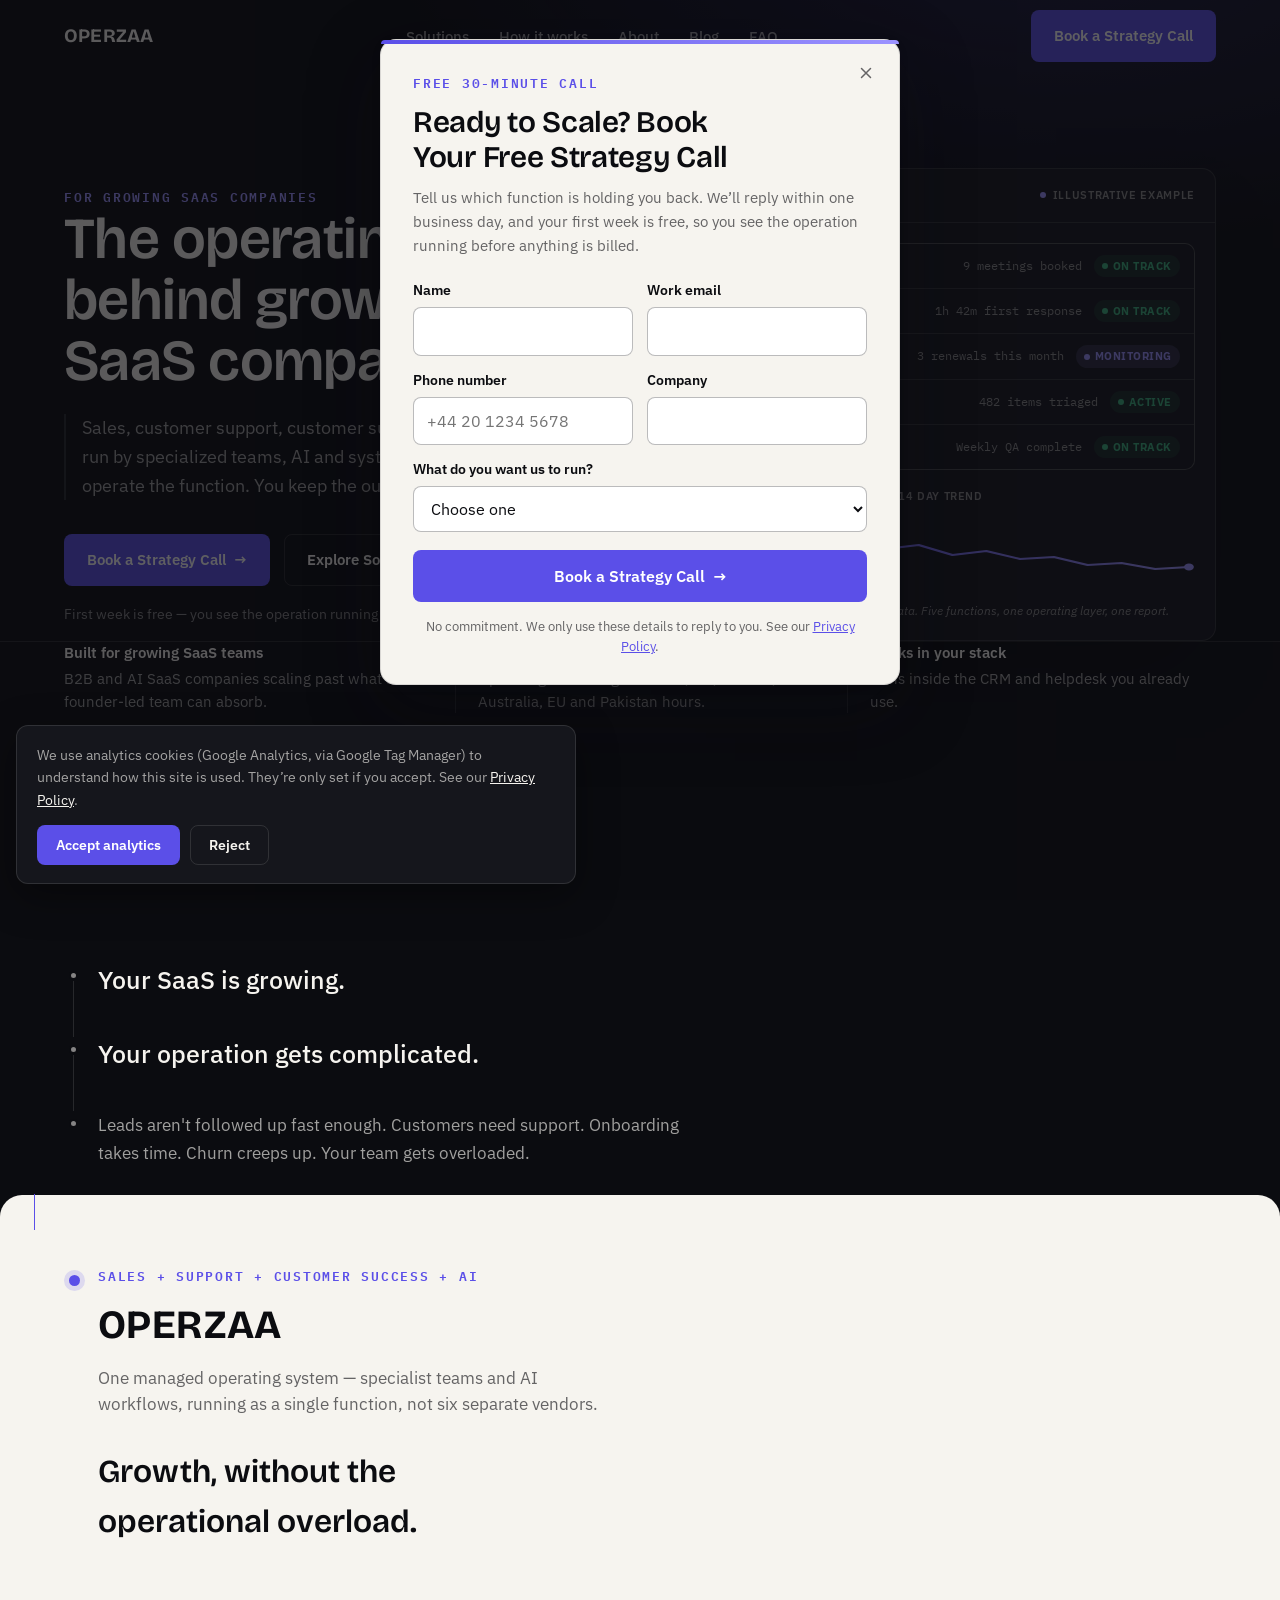
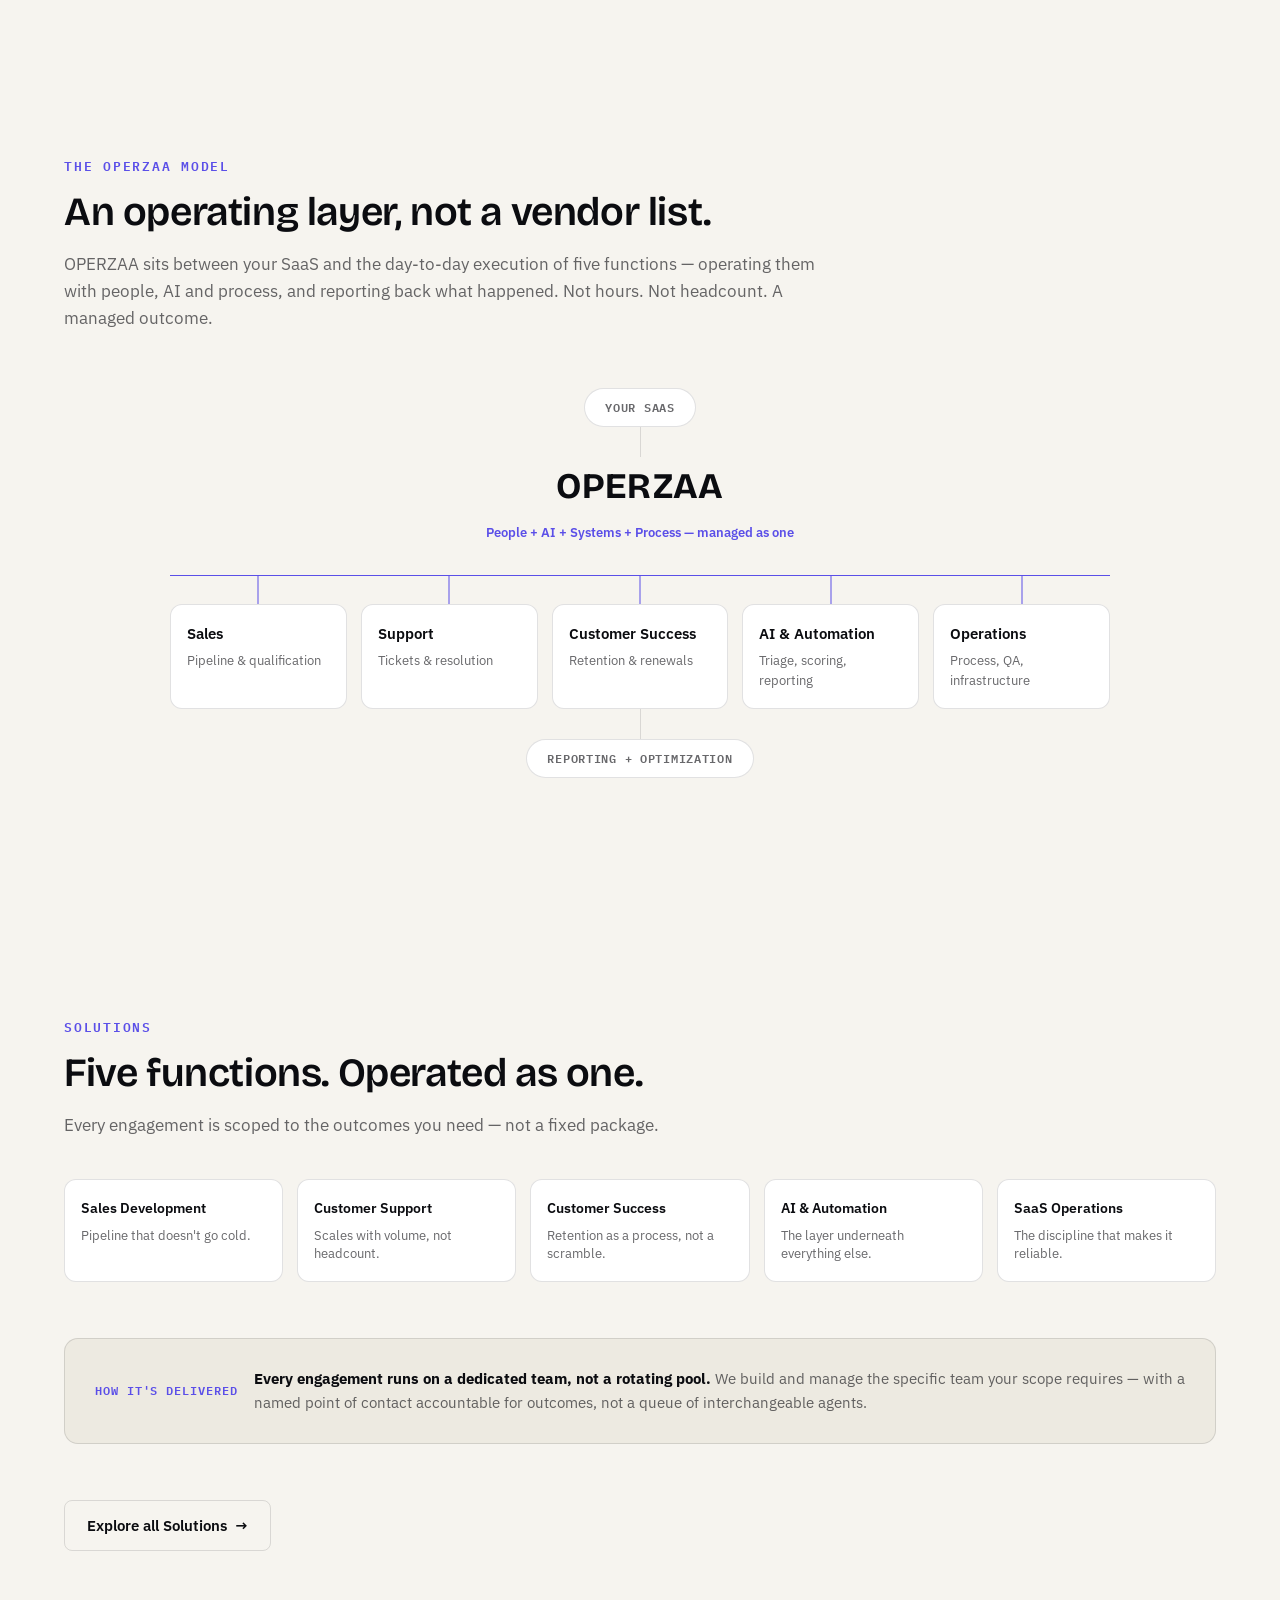
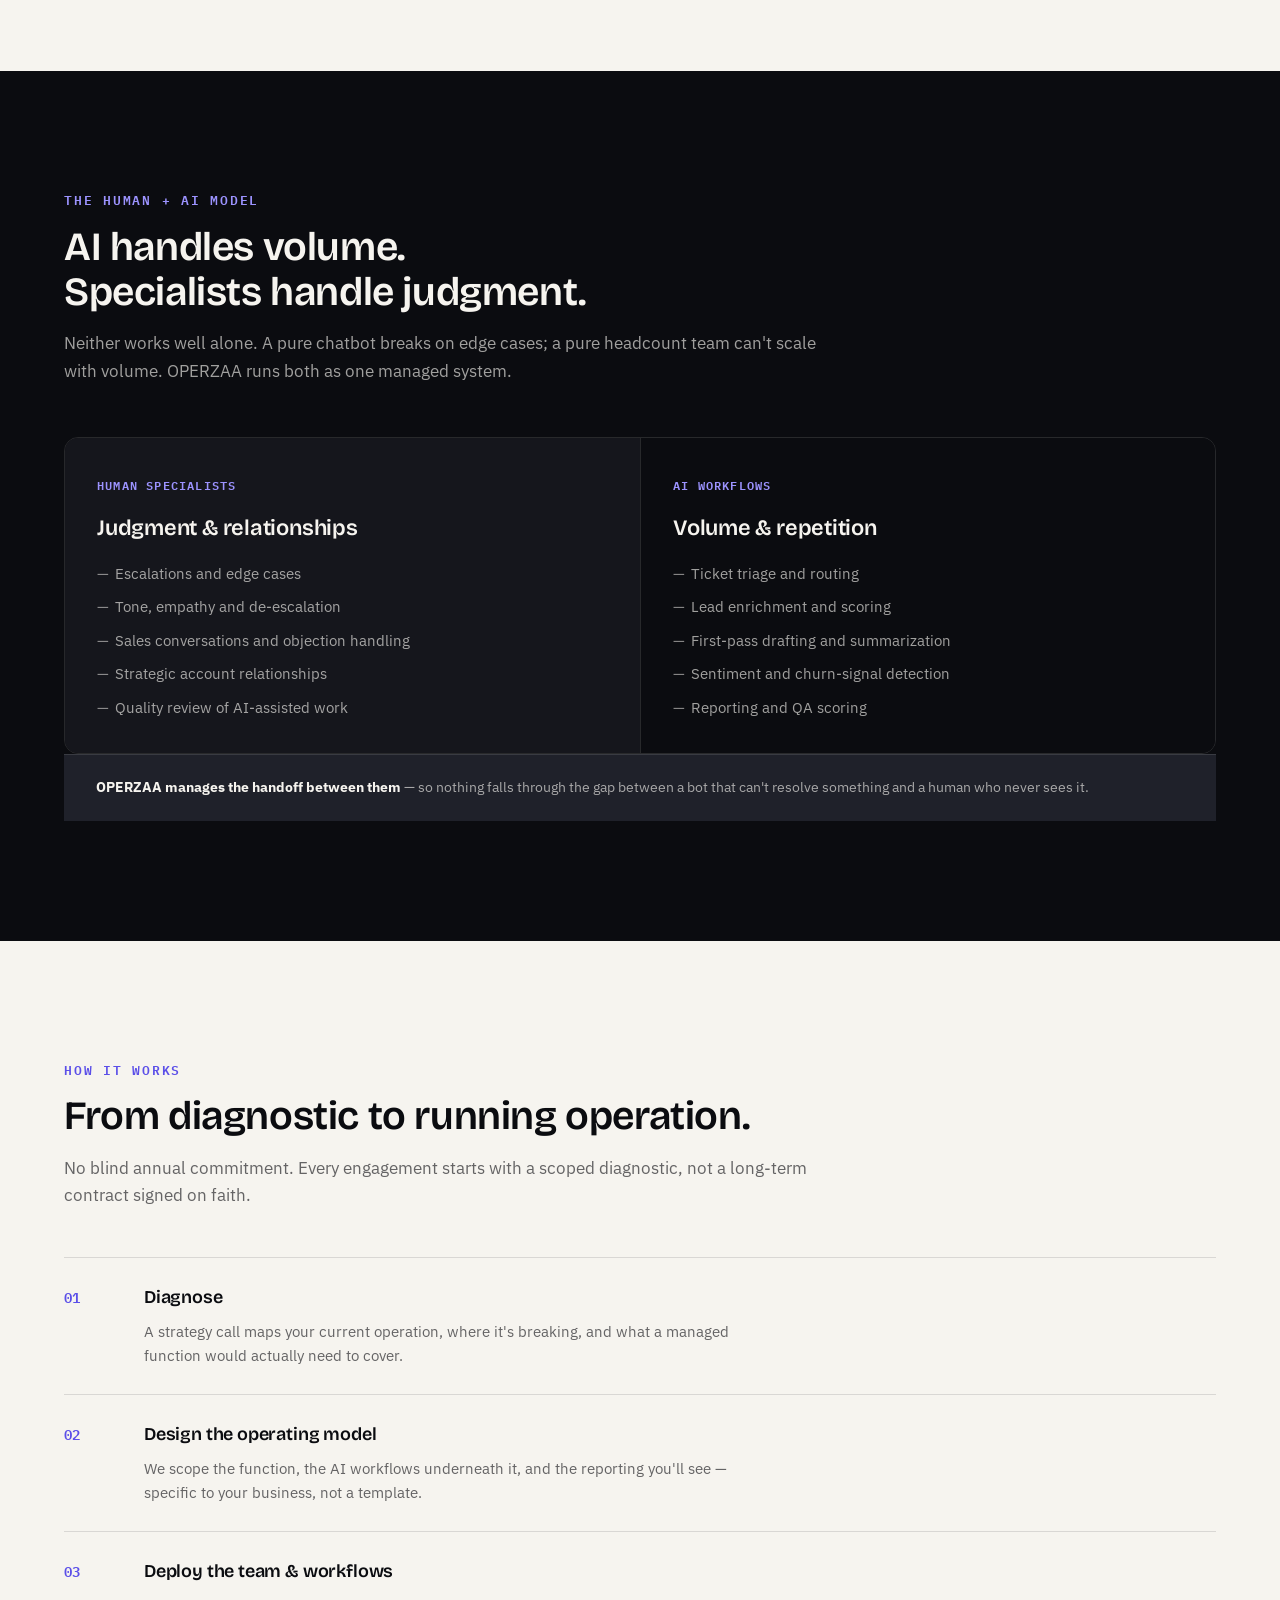
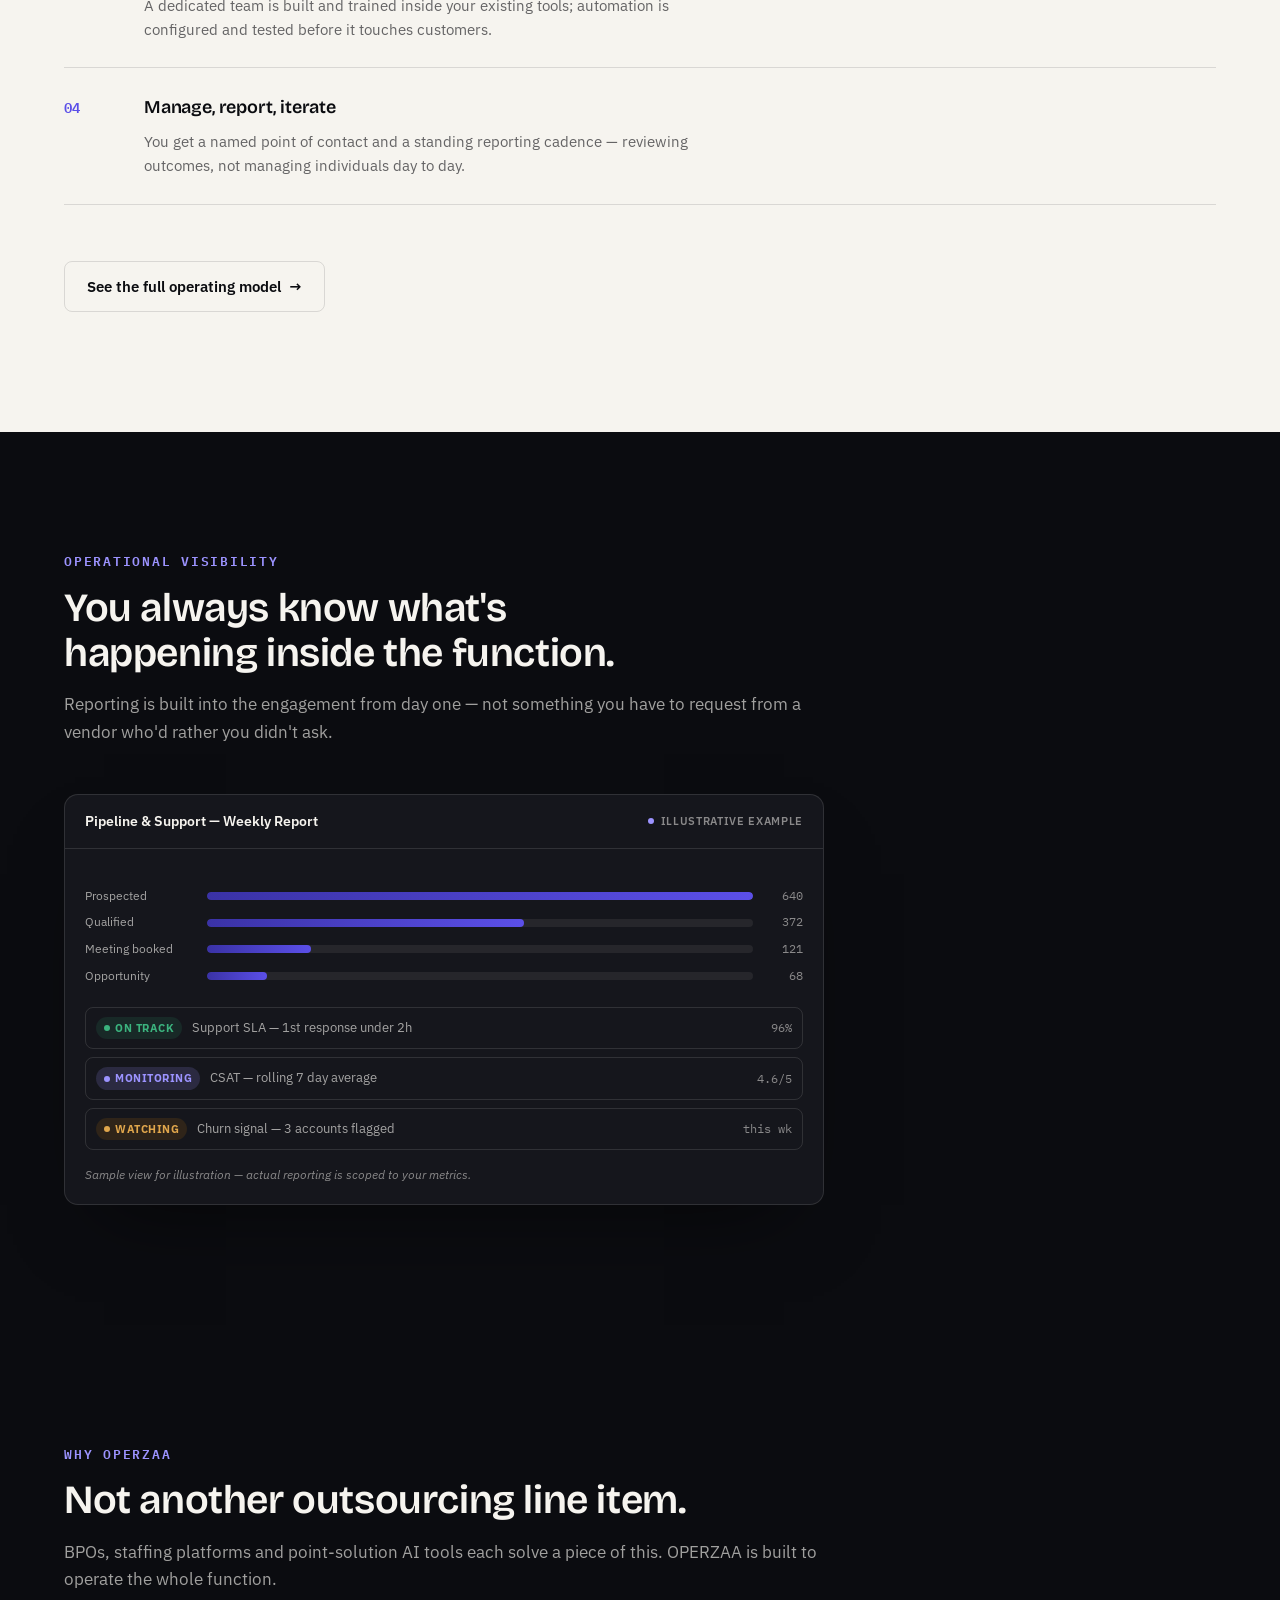
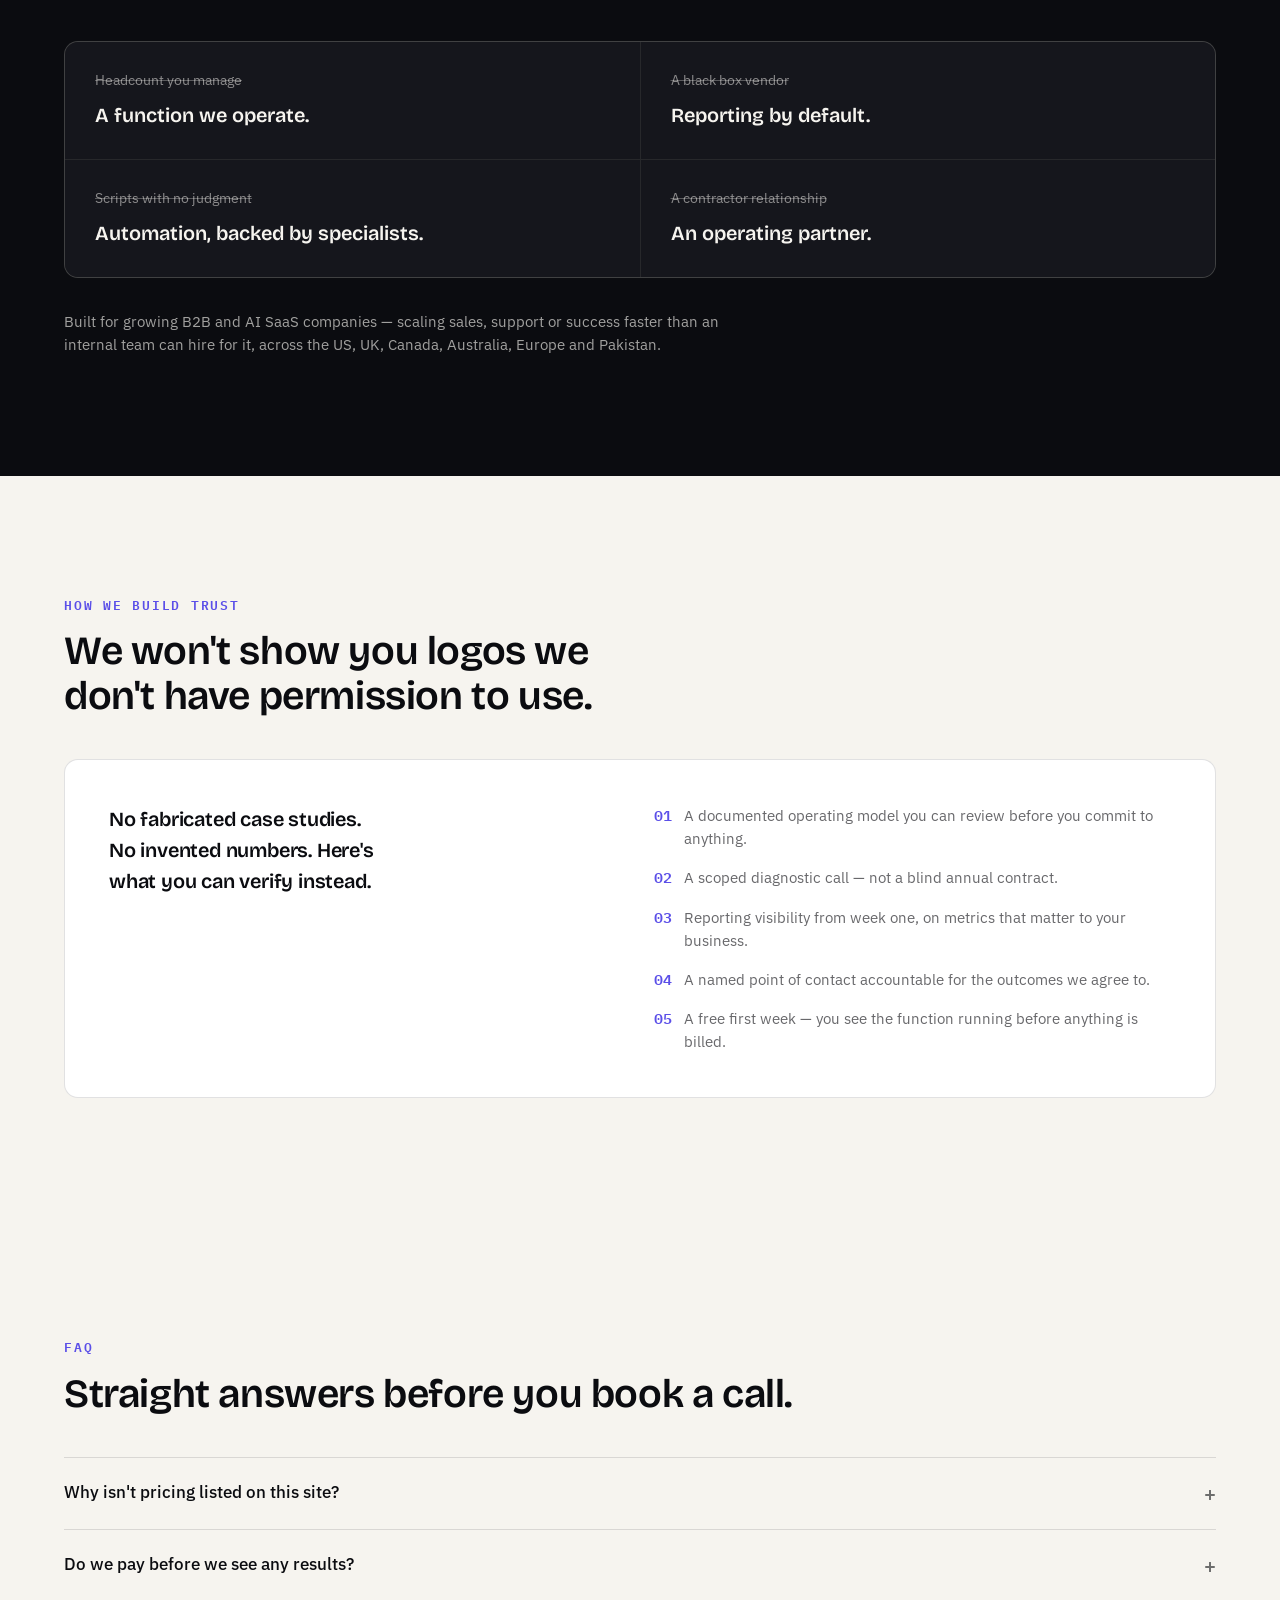
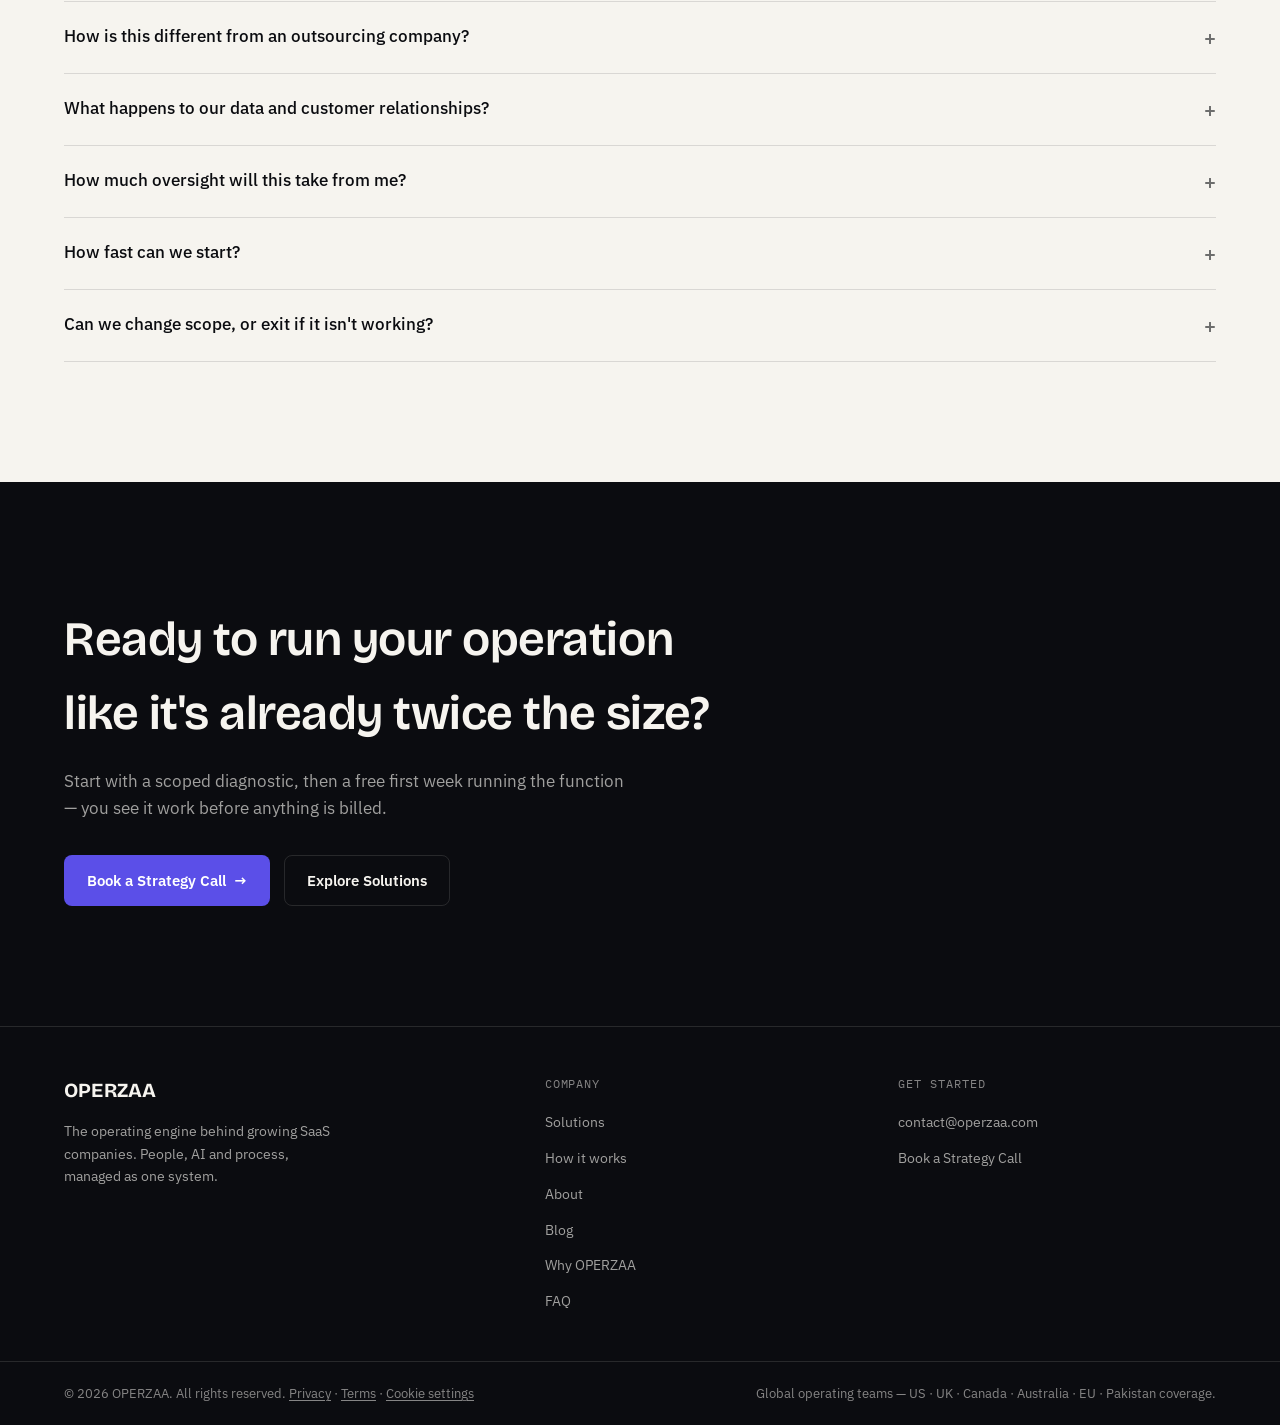
==== commit b4ef11ec: "Cut mobile blocking time: defer GTM, remove forced reflow, stop font-swap layout shift - Load both G" ====
--- a/index.html
+++ b/index.html
@@ -9,10 +9,25 @@
   function gtag(){dataLayer.push(arguments);}
   gtag('consent', 'default', {ad_storage:'denied', ad_user_data:'denied', ad_personalization:'denied', analytics_storage:'denied', functionality_storage:'granted', security_storage:'granted', wait_for_update:500});
   try{ if(localStorage.getItem('oz_consent') === 'granted' && navigator.globalPrivacyControl !== true){ gtag('consent', 'update', {analytics_storage:'granted'}); } }catch(e){}
-  dataLayer.push({'gtm.start': new Date().getTime(), event: 'gtm.js'});
+  // GTM is loaded on the visitor's first interaction (tap, scroll, key, mouse)
+  // or 5s after the page has loaded, whichever comes first, so its ~150 KB of
+  // script doesn't block the first render. Consent defaults above still apply.
+  (function(w, d){
+    var done = false, ev = ['pointerdown', 'touchstart', 'keydown', 'scroll', 'mousemove'];
+    function load(){
+      if(done){ return; } done = true;
+      ev.forEach(function(e){ w.removeEventListener(e, load, {passive:true}); });
+      w.dataLayer.push({'gtm.start': new Date().getTime(), event: 'gtm.js'});
+      ['GTM-ML9MT3TP', 'GTM-57Z5949Q'].forEach(function(id){
+        var s = d.createElement('script'); s.async = true;
+        s.src = 'https://www.googletagmanager.com/gtm.js?id=' + id;
+        d.head.appendChild(s);
+      });
+    }
+    ev.forEach(function(e){ w.addEventListener(e, load, {passive:true}); });
+    w.addEventListener('load', function(){ setTimeout(load, 5000); });
+  })(window, document);
 </script>
-<script async src="https://www.googletagmanager.com/gtm.js?id=GTM-ML9MT3TP"></script>
-<script async src="https://www.googletagmanager.com/gtm.js?id=GTM-57Z5949Q"></script>
 <!-- End Google Tag Manager -->
 <title>OPERZAA — The operating engine behind growing SaaS companies</title>
 <meta name="description" content="OPERZAA is the operating engine behind growing SaaS companies — sales, customer support, customer success and operations run by specialized teams and AI as one managed function. First week free.">
@@ -30,7 +45,7 @@
 <link rel="preload" as="style" href="https://fonts.googleapis.com/css2?family=Bricolage+Grotesque:opsz,wght@12..96,500;12..96,600;12..96,700&family=IBM+Plex+Sans:wght@400;500;600&family=IBM+Plex+Mono:wght@500;600&display=swap">
 <link rel="stylesheet" href="https://fonts.googleapis.com/css2?family=Bricolage+Grotesque:opsz,wght@12..96,500;12..96,600;12..96,700&family=IBM+Plex+Sans:wght@400;500;600&family=IBM+Plex+Mono:wght@500;600&display=swap" media="print" onload="this.media='all'">
 <noscript><link rel="stylesheet" href="https://fonts.googleapis.com/css2?family=Bricolage+Grotesque:opsz,wght@12..96,500;12..96,600;12..96,700&family=IBM+Plex+Sans:wght@400;500;600&family=IBM+Plex+Mono:wght@500;600&display=swap"></noscript>
-<style id="site-css">:root{--ink-950:#0B0C10;--ink-900:#15161C;--ink-800:#1F212A;--paper-050:#F6F4EF;--paper-100:#EDEAE1;--paper-200:#E1DDD1;--accent:#5B4FE8;--accent-soft:#9C93FF;--accent-dim:#3A32A6;--good:#2E9E6D;--attention:#B4700C;--on-dark-primary: var(--paper-050);--on-dark-secondary: rgba(246,244,239,.64);--on-dark-faint: rgba(246,244,239,.52);--on-dark-border: rgba(246,244,239,.12);--on-dark-surface: var(--ink-900);--on-dark-surface-2: var(--ink-800);--on-light-primary: var(--ink-950);--on-light-secondary: rgba(11,12,16,.62);--on-light-faint: rgba(11,12,16,.58);--on-light-border: rgba(11,12,16,.12);--on-light-surface: #FFFFFF;--on-light-surface-2: var(--paper-100);--font-display:'Bricolage Grotesque','Hanken Grotesk',system-ui,sans-serif;--font-body:'IBM Plex Sans',system-ui,sans-serif;--font-mono:'IBM Plex Mono','SFMono-Regular',monospace;--gutter: clamp(20px,5vw,64px);--maxw: 1320px;--radius: 10px}*,*::before,*::after{box-sizing:border-box}html{scroll-behavior:smooth;overflow-x:hidden}@media (prefers-reduced-motion: reduce){html{scroll-behavior:auto}*{animation-duration:0.001ms !important;animation-iteration-count:1 !important;transition-duration:0.001ms !important}}body{margin:0;background: var(--paper-050);color: var(--on-light-primary);font-family: var(--font-body);font-size:16px;line-height:1.55;-webkit-font-smoothing:antialiased}img{max-width:100%;display:block}h1,h2,h3,h4{font-family:var(--font-display);margin:0;text-wrap:balance;letter-spacing:-0.01em}p{margin:0}a{color:inherit}::selection{background:var(--accent);color:#fff}.mono{font-family:var(--font-mono);letter-spacing:.02em}.eyebrow{font-family:var(--font-mono);font-size:12.5px;letter-spacing:.14em;text-transform:uppercase;font-weight:600}.num{font-variant-numeric:tabular-nums}.zone{padding-block: clamp(64px,10vw,120px)}.zone-tight{padding-block: clamp(44px,7vw,84px)}.wrap{max-width:var(--maxw);margin-inline:auto;padding-inline:var(--gutter)}.z-dark{background:var(--ink-950);color:var(--on-dark-primary)}.z-light{background:var(--paper-050);color:var(--on-light-primary)}.z-ink900{background:var(--ink-900);color:var(--on-dark-primary)}.grid{display:grid;gap:32px}.stack{display:flex;flex-direction:column}.btn{display:inline-flex;align-items:center;gap:8px;font-family:var(--font-body);font-weight:600;font-size:15px;padding:13px 22px;border-radius:8px;border:1px solid transparent;cursor:pointer;text-decoration:none;white-space:nowrap;transition:transform .15s ease,background .15s ease,border-color .15s ease,opacity .15s ease}.btn:active{transform:translateY(1px)}.btn-accent{background:var(--accent);color:#fff}.btn-accent:hover{background:#4C41D6}.btn-ghost-dark{border-color:var(--on-dark-border);color:var(--on-dark-primary);background:transparent}.btn-ghost-dark:hover{border-color:rgba(246,244,239,.32);background:rgba(246,244,239,.04)}.btn-ghost-light{border-color:var(--on-light-border);color:var(--on-light-primary);background:transparent}.btn-ghost-light:hover{border-color:rgba(11,12,16,.28);background:rgba(11,12,16,.03)}.btn-arrow{transition:transform .15s ease}.btn:hover .btn-arrow{transform:translateX(3px)}.section-head{max-width:760px}.section-head .eyebrow{display:block;margin-bottom:14px}.section-head h2{font-size:clamp(28px,3.4vw,40px);font-weight:600;line-height:1.12}.section-head p.lede{margin-top:16px;font-size:17px;line-height:1.6}.on-dark .section-head .eyebrow{color:var(--accent-soft)}.on-light .section-head .eyebrow{color:var(--accent)}.on-dark .section-head p.lede{color:var(--on-dark-secondary)}.on-light .section-head p.lede{color:var(--on-light-secondary)}.reveal{opacity:1;transform:none}@media (prefers-reduced-motion: no-preference){.reveal.reveal-armed{opacity:0;transform:translateY(14px);transition:opacity .6s ease,transform .6s ease}.reveal.reveal-armed.is-visible{opacity:1;transform:none}}.nav{position:fixed;top:0;left:0;right:0;z-index:100;border-bottom:1px solid transparent;transition:background .25s ease,border-color .25s ease,backdrop-filter .25s ease}.nav.is-scrolled{background:rgba(11,12,16,.78);backdrop-filter:blur(10px);border-bottom-color: var(--on-dark-border)}.nav-inner{max-width:var(--maxw);margin-inline:auto;padding-inline:var(--gutter);height:72px;display:flex;align-items:center;justify-content:space-between;gap:24px}.wordmark{font-family:var(--font-display);font-weight:700;font-size:19px;letter-spacing:.01em;color:var(--on-dark-primary);text-decoration:none}.nav-links{display:flex;align-items:center;gap:30px;list-style:none;margin:0;padding:0}.nav-links a{font-size:14.5px;font-weight:500;text-decoration:none;color:var(--on-dark-secondary);transition:color .15s ease}.nav-links a:hover{color:var(--on-dark-primary)}.nav-cta{display:none}@media (min-width:860px){.nav-cta{display:inline-flex}}.nav-links{display:none}@media (min-width:860px){.nav-links{display:flex}}.hero{padding-top:calc(72px + clamp(48px,8vw,96px));padding-bottom:clamp(64px,9vw,110px);background: radial-gradient(1100px 520px at 82% -8%,rgba(91,79,232,.20),transparent 60%),var(--ink-950)}.hero-grid{display:grid;grid-template-columns:minmax(0,1fr);gap:56px;align-items:center}@media (min-width:980px){.hero-grid{grid-template-columns:1.05fr .95fr}}.hero-eyebrow{color:var(--accent-soft);margin-bottom:22px}.hero h1{font-size:clamp(36px,5.2vw,58px);font-weight:600;line-height:1.05;color:var(--on-dark-primary)}.hero-sub{margin-top:22px;max-width:520px;font-size:17.5px;line-height:1.65;color:var(--on-dark-secondary);border-left:2px solid var(--on-dark-border);padding-left:16px}.hero-ctas{display:flex;flex-wrap:wrap;gap:14px;margin-top:34px}.hero-guarantee{margin-top:18px;font-size:13.5px;color:var(--on-dark-faint)}.ops-panel{background:var(--ink-900);border:1px solid var(--on-dark-border);border-radius:14px;overflow:hidden;box-shadow:0 40px 80px -40px rgba(0,0,0,.6)}.ops-head{display:flex;align-items:center;justify-content:space-between;gap:12px;padding:16px 20px;border-bottom:1px solid var(--on-dark-border)}.ops-title{font-size:13.5px;font-weight:600;color:var(--on-dark-primary)}.ops-tag{display:inline-flex;align-items:center;gap:7px;font-size:11px;font-weight:600;letter-spacing:.06em;text-transform:uppercase;color:var(--on-dark-faint)}.ops-dot{width:6px;height:6px;border-radius:50%;background:var(--accent-soft)}@media (prefers-reduced-motion: no-preference){.ops-dot{animation:pulse 2.4s ease-in-out infinite}}@keyframes pulse{0%,100%{opacity:1}50%{opacity:.35}}.ops-body{padding:20px}.ops-stats{display:grid;grid-template-columns:repeat(3,1fr);gap:1px;background:var(--on-dark-border);border:1px solid var(--on-dark-border);border-radius:10px;overflow:hidden}.ops-stat{background:var(--ink-900);padding:14px 16px}.ops-stat .lbl{font-size:11px;color:var(--on-dark-faint);text-transform:uppercase;letter-spacing:.06em;font-weight:600}.ops-stat .val{font-family:var(--font-mono);font-size:22px;font-weight:600;color:var(--on-dark-primary);margin-top:6px}.ops-stat .delta{font-size:12px;margin-top:4px;font-weight:600}.ops-stat .delta.good{color:var(--good)}.ops-fn-list{display:flex;flex-direction:column;gap:1px;background:var(--on-dark-border);border:1px solid var(--on-dark-border);border-radius:10px;overflow:hidden}.ops-fn-row{display:grid;grid-template-columns:auto 1fr auto;align-items:center;gap:12px;background:var(--ink-900);padding:11px 14px}.ops-fn-name{font-size:12.5px;font-weight:600;color:var(--on-dark-primary);min-width:108px}.ops-fn-metric{font-family:var(--font-mono);font-size:12px;color:var(--on-dark-faint);text-align:right}.ops-spark{margin-top:18px}.ops-spark .lbl{font-size:11px;color:var(--on-dark-faint);text-transform:uppercase;letter-spacing:.06em;font-weight:600;margin-bottom:10px;display:block}.ops-queue{margin-top:18px;display:flex;flex-direction:column;gap:8px}.ops-row{display:flex;align-items:center;gap:10px;font-size:13px;color:var(--on-dark-secondary);padding:9px 10px;border:1px solid var(--on-dark-border);border-radius:8px}.pill{font-size:10.5px;font-weight:700;letter-spacing:.05em;text-transform:uppercase;padding:3px 8px;border-radius:20px;display:inline-flex;align-items:center;gap:5px;flex-shrink:0}.pill::before{content:'';width:6px;height:6px;border-radius:50%;background:currentColor}.pill-good{background:rgba(46,158,109,.14);color:#3BB37E}.pill-progress{background:rgba(156,147,255,.16);color:var(--accent-soft)}.pill-attention{background:rgba(180,112,12,.16);color:#E0A64C}.ops-row .rt{margin-left:auto;font-family:var(--font-mono);font-size:11.5px;color:var(--on-dark-faint)}.ops-caption{margin-top:16px;font-size:11.5px;color:var(--on-dark-faint);font-style:italic}.ops-funnel{margin-top:18px;display:flex;flex-direction:column;gap:8px}.ops-funnel-row{display:grid;grid-template-columns:112px 1fr 40px;align-items:center;gap:10px}.ops-funnel-row .fl{font-size:12px;color:var(--on-dark-secondary)}.ops-funnel-track{height:8px;background:rgba(246,244,239,.07);border-radius:4px;overflow:hidden}.ops-funnel-fill{height:100%;border-radius:4px;background:linear-gradient(90deg,var(--accent-dim),var(--accent))}.ops-funnel-row .fv{font-family:var(--font-mono);font-size:12px;color:var(--on-dark-faint);text-align:right}@media (max-width:480px){.ops-head{padding:14px 16px;flex-wrap:wrap;row-gap:6px}.ops-body{padding:14px}.ops-fn-row{grid-template-columns:minmax(0,1fr) auto;row-gap:4px;padding:10px 12px}.ops-fn-name{min-width:0}.ops-fn-metric{grid-column:1 / -1;grid-row:2;text-align:left}}.strip{border-top:1px solid var(--on-dark-border)}.strip-inner{display:grid;gap:22px}@media (min-width:760px){.strip-inner{grid-template-columns:repeat(3,1fr)}}.strip-item{font-size:14.5px;color:var(--on-dark-secondary);padding-block:22px;border-top:1px solid var(--on-dark-border)}@media (min-width:760px){.strip-item{border-top:none;border-left:1px solid var(--on-dark-border);padding-left:22px;padding-block:0}.strip-item:first-child{border-left:none;padding-left:0}}.strip-item strong{display:block;color:var(--on-dark-primary);font-weight:600;margin-bottom:4px}.cascade-dark{background:var(--ink-950);color:var(--on-dark-primary);padding-top:clamp(72px,10vw,120px);padding-bottom:0}.cascade-line{display:flex;flex-direction:column;align-items:flex-start;gap:0;max-width:760px}.cascade-step{position:relative;padding-left:34px;padding-block:20px}.cascade-step::before{content:'';position:absolute;left:5px;top:28px;width:9px;height:9px;border-radius:50%;background:var(--on-dark-faint);border:2px solid var(--ink-950)}.cascade-step::after{content:'';position:absolute;left:9px;top:38px;bottom:-20px;width:1px;background:var(--on-dark-border)}.cascade-step:last-child::after{display:none}.cascade-step p{font-size:clamp(19px,2.4vw,25px);font-weight:500;color:var(--on-dark-primary);line-height:1.35}.cascade-step.symptoms p{font-size:16.5px;font-weight:400;color:var(--on-dark-secondary);line-height:1.7;max-width:600px}.cascade-pivot{position:relative;margin-top:8px;background:var(--paper-050);color:var(--on-light-primary);border-radius:22px 22px 0 0;padding:clamp(48px,7vw,72px) 0 clamp(56px,8vw,90px)}.cascade-pivot::before{content:'';position:absolute;left:34px;top:-1px;width:1px;height:36px;background:var(--accent)}.cascade-brand{padding-left:34px;position:relative}.cascade-brand::before{content:'';position:absolute;left:5px;top:8px;width:11px;height:11px;border-radius:50%;background:var(--accent);box-shadow:0 0 0 5px rgba(91,79,232,.16)}.cascade-brand .word{font-family:var(--font-display);font-weight:700;font-size:clamp(28px,4vw,40px);letter-spacing:.01em}.cascade-brand .desc{margin-top:10px;font-size:16.5px;color:var(--on-light-secondary);max-width:520px}.cascade-outcome{margin-top:30px;padding-left:34px;font-family:var(--font-display);font-weight:600;font-size:clamp(24px,3vw,32px);color:var(--on-light-primary);max-width:640px;text-wrap:balance}.model-flow{display:flex;flex-direction:column;align-items:center;margin-top:56px;text-align:center}.model-node-label{font-family:var(--font-mono);font-size:12px;font-weight:600;letter-spacing:.06em;text-transform:uppercase;color:var(--on-light-secondary);border:1px solid var(--on-light-border);border-radius:20px;padding:9px 20px;background:var(--on-light-surface);display:inline-block}.model-connector{width:1px;height:30px;background:var(--on-light-border)}.model-core{margin-block:2px;display:flex;flex-direction:column;align-items:center}.model-core-word{font-family:var(--font-display);font-weight:700;font-size:clamp(26px,3.6vw,36px);color:var(--on-light-primary);letter-spacing:.01em}.model-core-caption{margin-top:8px;font-size:13px;color:var(--accent);font-weight:600}.model-functions-wrap{position:relative;width:100%;max-width:940px;margin-top:30px;padding-top:28px;border-top:1px solid var(--accent)}.model-functions{display:grid;grid-template-columns:repeat(5,1fr);gap:14px}@media (max-width:900px){.model-functions{grid-template-columns:repeat(2,1fr)}}@media (max-width:520px){.model-functions{grid-template-columns:1fr}}.model-fn{position:relative;border:1px solid var(--on-light-border);border-radius:12px;padding:18px 16px;background:var(--on-light-surface);text-align:left}.model-fn::before{content:'';position:absolute;top:-29px;left:50%;width:1px;height:28px;background:var(--accent);transform:translateX(-50%)}@media (max-width:900px){.model-fn::before{display:none}.model-functions-wrap{border-top-color:var(--on-light-border)}.model-fn{border-top:2px solid var(--accent)}}.fn-label{display:block;font-size:14.5px;font-weight:600;color:var(--on-light-primary)}.fn-desc{display:block;margin-top:6px;font-size:12.5px;color:var(--on-light-secondary)}.tabs{display:flex;flex-wrap:wrap;gap:8px;margin-top:44px;border-bottom:1px solid var(--on-light-border);padding-bottom:0}.tab-btn{font-family:var(--font-body);font-weight:600;font-size:14.5px;padding:12px 4px;margin-right:26px;background:none;border:none;cursor:pointer;color:var(--on-light-faint);border-bottom:2px solid transparent;margin-bottom:-1px;transition:color .15s ease,border-color .15s ease}.tab-btn:hover{color:var(--on-light-primary)}.tab-btn[aria-selected="true"]{color:var(--on-light-primary);border-bottom-color:var(--accent)}.tab-panel{display:none;padding-top:34px}.tab-panel.is-active{display:block}.tab-panel .intro{font-size:18px;line-height:1.6;max-width:660px;color:var(--on-light-primary)}.cap-list{display:flex;flex-wrap:wrap;gap:9px;margin-top:24px}.cap-tag{font-size:13px;font-weight:500;padding:8px 14px;border-radius:20px;border:1px solid var(--on-light-border);color:var(--on-light-secondary);background:var(--on-light-surface)}.team-banner{margin-top:56px;padding:28px 30px;border:1px solid var(--on-light-border);border-radius:14px;background:var(--paper-100);display:grid;gap:16px}@media (min-width:760px){.team-banner{grid-template-columns:auto 1fr;align-items:center}}.team-banner .kicker{font-family:var(--font-mono);font-size:11.5px;font-weight:600;letter-spacing:.08em;text-transform:uppercase;color:var(--accent);white-space:nowrap}.team-banner p{font-size:15px;line-height:1.6;color:var(--on-light-secondary)}.team-banner strong{color:var(--on-light-primary)}.split{display:grid;gap:0;margin-top:52px;border:1px solid var(--on-dark-border);border-radius:14px;overflow:hidden}@media (min-width:820px){.split{grid-template-columns:1fr 1fr}}.split-col{padding:34px 32px}.split-col.human{background:var(--ink-900)}.split-col.ai{background:var(--ink-950);border-top:1px solid var(--on-dark-border)}@media (min-width:820px){.split-col.ai{border-top:none;border-left:1px solid var(--on-dark-border)}}.split-col .kicker{font-family:var(--font-mono);font-size:12px;letter-spacing:.1em;text-transform:uppercase;font-weight:600;color:var(--accent-soft)}.split-col h3{margin-top:14px;font-size:22px;font-weight:600;color:var(--on-dark-primary)}.split-col ul{list-style:none;margin:18px 0 0;padding:0;display:flex;flex-direction:column;gap:11px}.split-col li{font-size:14.5px;color:var(--on-dark-secondary);padding-left:18px;position:relative}.split-col li::before{content:'—';position:absolute;left:0;color:var(--on-dark-faint)}.split-note{padding:22px 32px;background:var(--ink-800);font-size:14px;color:var(--on-dark-secondary);border-top:1px solid var(--on-dark-border)}.split-note strong{color:var(--on-dark-primary)}.steps{margin-top:48px;display:grid;gap:0}.step{display:grid;grid-template-columns:56px 1fr;gap:24px;padding-block:26px;border-top:1px solid var(--on-light-border)}.step:last-child{border-bottom:1px solid var(--on-light-border)}.step .idx{font-family:var(--font-mono);font-size:14px;color:var(--accent);font-weight:600;padding-top:2px}.step h3{font-size:18px;font-weight:600}.step p{margin-top:8px;font-size:14.5px;line-height:1.65;color:var(--on-light-secondary);max-width:600px}.fit-grid{display:grid;gap:16px;margin-top:40px}@media (min-width:760px){.fit-grid{grid-template-columns:1fr 1fr}}.fit-item{display:flex;gap:14px;padding:20px 22px;border:1px solid var(--on-light-border);border-radius:12px;background:var(--on-light-surface)}.fit-check{flex-shrink:0;width:20px;height:20px;margin-top:2px;color:var(--accent)}.fit-item p{font-size:14.5px;line-height:1.55;color:var(--on-light-secondary)}.fit-item strong{color:var(--on-light-primary);display:block;font-size:14.5px;margin-bottom:3px}.quad{display:grid;gap:1px;background:var(--on-dark-border);border:1px solid var(--on-dark-border);border-radius:14px;overflow:hidden;margin-top:48px}@media (min-width:760px){.quad{grid-template-columns:repeat(2,1fr)}}.quad-item{background:var(--ink-900);padding:28px 30px}.quad-item .not{font-size:14px;color:var(--on-dark-faint);text-decoration:line-through;text-decoration-color:rgba(246,244,239,.3)}.quad-item .is{margin-top:8px;font-family:var(--font-display);font-size:20px;font-weight:600;color:var(--on-dark-primary)}.fit-line{margin-top:32px;font-size:14.5px;line-height:1.6;color:var(--on-dark-secondary);max-width:680px}.proof-box{margin-top:40px;border:1px solid var(--on-light-border);border-radius:14px;padding:clamp(28px,4vw,44px);background:var(--on-light-surface);display:grid;gap:28px}@media (min-width:900px){.proof-box{grid-template-columns:1fr 1fr}}.proof-box h3{font-size:20px;font-weight:600;max-width:360px}.proof-list{display:flex;flex-direction:column;gap:16px}.proof-list-item{display:flex;gap:12px;font-size:14.5px;line-height:1.6;color:var(--on-light-secondary)}.proof-list-item .mk{font-family:var(--font-mono);color:var(--accent);font-weight:600;flex-shrink:0}.faq{margin-top:40px;border-top:1px solid var(--on-light-border)}.faq details{border-bottom:1px solid var(--on-light-border);padding-block:20px}.faq summary{cursor:pointer;list-style:none;display:flex;align-items:center;justify-content:space-between;gap:20px;font-size:16.5px;font-weight:500;color:var(--on-light-primary)}.faq summary::-webkit-details-marker{display:none}.faq summary .plus{font-family:var(--font-mono);font-size:20px;color:var(--on-light-faint);flex-shrink:0;transition:transform .2s ease}.faq details[open] summary .plus{transform:rotate(45deg)}.faq .a{margin-top:14px;font-size:14.5px;line-height:1.7;color:var(--on-light-secondary);max-width:680px}.final-cta{text-align:left}.final-cta h2{font-size:clamp(30px,4.4vw,48px);font-weight:600;max-width:720px;color:var(--on-dark-primary)}.final-cta p.lede{margin-top:18px;font-size:17px;color:var(--on-dark-secondary);max-width:560px}.final-ctas{display:flex;flex-wrap:wrap;gap:14px;margin-top:34px}.footer{border-top:1px solid var(--on-dark-border)}.footer-top{display:grid;gap:36px;padding-block:48px}@media (min-width:760px){.footer-top{grid-template-columns:1.4fr 1fr 1fr}}.footer-brand .wordmark{font-size:20px}.footer-brand p{margin-top:14px;font-size:14px;color:var(--on-dark-secondary);max-width:280px;line-height:1.6}.footer-col .h{font-family:var(--font-mono);font-size:11.5px;letter-spacing:.08em;text-transform:uppercase;color:var(--on-dark-faint);margin-bottom:16px}.footer-col ul{list-style:none;margin:0;padding:0;display:flex;flex-direction:column;gap:11px}.footer-col a{font-size:14px;color:var(--on-dark-secondary);text-decoration:none}.footer-col a:hover{color:var(--on-dark-primary)}.footer-bottom{display:flex;flex-wrap:wrap;gap:12px;justify-content:space-between;padding-block:22px;border-top:1px solid var(--on-dark-border);font-size:12.5px;color:var(--on-dark-faint)}.on-light .eyebrow{color:var(--accent)}.on-dark .eyebrow{color:var(--accent-soft)}.section-head h2,.section-head h1{font-size:clamp(28px,3.4vw,40px);font-weight:600;line-height:1.12;font-family:var(--font-display);margin:0;text-wrap:balance;letter-spacing:-0.01em}.nav-mobile{display:block;position:relative}@media (min-width:860px){.nav-mobile{display:none}}.nav-mobile summary{list-style:none;cursor:pointer;color:var(--on-dark-primary);width:32px;height:32px;display:flex;align-items:center;justify-content:center}.nav-mobile summary::-webkit-details-marker{display:none}.nav-burger-lines{display:flex;flex-direction:column;gap:5px;width:20px}.nav-burger-lines span{display:block;height:1.5px;background:var(--on-dark-primary);border-radius:1px}.nav-mobile[open] .nav-burger-lines span:nth-child(1){transform:translateY(6.5px) rotate(45deg)}.nav-mobile[open] .nav-burger-lines span:nth-child(2){opacity:0}.nav-mobile[open] .nav-burger-lines span:nth-child(3){transform:translateY(-6.5px) rotate(-45deg)}.nav-mobile-panel{position:fixed;top:72px;left:0;right:0;background:var(--ink-950);border-bottom:1px solid var(--on-dark-border);padding:8px var(--gutter) 24px;display:flex;flex-direction:column}.nav-mobile-panel a{padding:14px 0;font-size:16px;font-weight:500;color:var(--on-dark-secondary);text-decoration:none;border-bottom:1px solid var(--on-dark-border)}.nav-mobile-panel a:last-of-type{border-bottom:none}.nav-mobile-panel .btn{margin-top:16px;justify-content:center}.nav-links a[aria-current="page"]{color:var(--on-dark-primary)}.page-header{padding-top:calc(72px + clamp(44px,8vw,88px));padding-bottom:clamp(44px,7vw,72px)}.page-header .section-head{max-width:920px}.page-header .section-head h1{font-size:clamp(38px,5.6vw,64px);line-height:1.04}.page-header .section-head p.lede{max-width:660px;font-size:18px}.solutions-detail{display:flex;flex-direction:column;margin-top:8px}.solution-block{padding-block:44px;border-top:1px solid var(--on-light-border)}.solution-block:first-child{border-top:none;padding-top:16px}.solution-block-head{display:flex;flex-direction:column;gap:10px;max-width:760px}.solution-block-head h2{font-size:clamp(22px,2.6vw,28px);font-weight:600}.solution-intro{margin-top:14px;font-size:16px;line-height:1.65;color:var(--on-light-secondary);max-width:740px}.page-cta{margin-top:56px;display:flex;justify-content:flex-start}.workflow-stages{display:flex;align-items:stretch;gap:0;margin-top:2px;flex-wrap:wrap}.wf-stage{flex:1 1 190px;min-width:170px;background:var(--ink-950);border:1px solid var(--on-dark-border);border-radius:10px;padding:16px;display:flex;flex-direction:column;gap:8px}.wf-num{font-family:var(--font-mono);font-size:11px;color:var(--on-dark-faint);font-weight:600}.wf-pill{align-self:flex-start;font-size:10px;font-weight:700;letter-spacing:.05em;text-transform:uppercase;padding:3px 9px;border-radius:20px}.wf-pill-in{background:rgba(246,244,239,.10);color:var(--on-dark-secondary)}.wf-pill-ai{background:rgba(156,147,255,.18);color:var(--accent-soft)}.wf-pill-handoff{background:rgba(180,112,12,.16);color:#E0A64C}.wf-pill-human{background:rgba(46,158,109,.16);color:var(--good)}.wf-desc{font-size:13px;color:var(--on-dark-primary);line-height:1.5}.wf-meta{font-size:11px;color:var(--on-dark-faint);font-family:var(--font-mono);margin-top:auto;padding-top:4px}.wf-arrow{display:flex;align-items:center;justify-content:center;padding-inline:8px;color:var(--on-dark-faint);font-size:16px;flex:0 0 auto}@media (max-width:760px){.workflow-stages{flex-direction:column}.wf-arrow{transform:rotate(90deg);padding-block:2px;align-self:center}}.steps-detail{display:flex;flex-direction:column;margin-top:8px}.step-detail{padding-block:40px;border-top:1px solid var(--on-light-border)}.step-detail:first-child{border-top:none;padding-top:16px}.step-detail-head{display:flex;align-items:baseline;gap:16px}.step-detail-head .idx{font-family:var(--font-mono);font-size:14px;color:var(--accent);font-weight:600}.step-detail-head h2{font-size:clamp(20px,2.4vw,26px);font-weight:600}.step-detail-body{margin-top:12px;font-size:16px;line-height:1.65;color:var(--on-light-secondary);max-width:740px}.step-sub{display:grid;gap:20px;margin-top:22px;max-width:860px}@media (min-width:700px){.step-sub{grid-template-columns:1fr 1fr}}.step-sub-label{display:block;font-family:var(--font-mono);font-size:11px;font-weight:600;letter-spacing:.06em;text-transform:uppercase;color:var(--on-light-faint);margin-bottom:6px}.step-sub p{font-size:13.5px;line-height:1.6;color:var(--on-light-secondary)}.diag-list{display:flex;flex-direction:column;gap:16px;margin-top:32px;max-width:820px}.diag-item{display:flex;gap:14px;font-size:15px;line-height:1.6;color:var(--on-dark-secondary)}.diag-item .mk{font-family:var(--font-mono);color:var(--accent-soft);font-weight:600;flex-shrink:0}.about-block{padding-block:44px;border-top:1px solid var(--on-light-border);max-width:860px}.about-block:first-child{border-top:none;padding-top:16px}.about-block h2{margin-top:10px;font-size:clamp(22px,2.6vw,28px);font-weight:600}.about-block>p{margin-top:16px;font-size:16px;line-height:1.7;color:var(--on-light-secondary)}.principle-list{display:flex;flex-direction:column;gap:16px;margin-top:20px}.principle-item{font-size:15px;line-height:1.65;color:var(--on-light-secondary)}.principle-item strong{color:var(--on-light-primary);display:block;margin-bottom:2px;font-size:15.5px}.sol-preview-grid{display:grid;gap:14px;margin-top:40px}@media (min-width:700px){.sol-preview-grid{grid-template-columns:repeat(3,1fr)}}@media (min-width:1000px){.sol-preview-grid{grid-template-columns:repeat(5,1fr)}}.sol-preview-card{border:1px solid var(--on-light-border);border-radius:12px;padding:18px 16px;background:var(--on-light-surface)}.sol-preview-card .fn-label{display:block;font-size:14px;font-weight:600;color:var(--on-light-primary)}.sol-preview-card .fn-desc{display:block;margin-top:6px;font-size:12.5px;line-height:1.5;color:var(--on-light-secondary)}.blog-grid{display:flex;flex-direction:column;margin-top:8px}.blog-card{display:block;padding-block:32px;border-top:1px solid var(--on-light-border);text-decoration:none;color:inherit}.blog-card:first-child{border-top:none;padding-top:16px}.blog-card time{font-family:var(--font-mono);font-size:12px;font-weight:600;letter-spacing:.06em;text-transform:uppercase;color:var(--on-light-faint)}.blog-card h2{margin-top:10px;font-size:clamp(20px,2.4vw,26px);font-weight:600;color:var(--on-light-primary)}.blog-card p{margin-top:10px;font-size:15px;line-height:1.65;color:var(--on-light-secondary);max-width:700px}.blog-card .read-more{display:inline-block;margin-top:14px;font-size:13.5px;font-weight:600;color:var(--accent)}.blog-empty{padding-block:32px;border-top:1px solid var(--on-light-border);font-size:15px;color:var(--on-light-secondary);max-width:600px}.article-meta{display:flex;gap:10px;align-items:center;font-family:var(--font-mono);font-size:12px;font-weight:600;letter-spacing:.06em;text-transform:uppercase;color:var(--on-dark-faint)}.article-body{max-width:720px;margin-top:8px}.article-body p{font-size:16.5px;line-height:1.75;color:var(--on-light-secondary);margin-top:20px}.article-body p:first-child{margin-top:0}.article-body h2{margin-top:40px;font-size:clamp(21px,2.4vw,26px);font-weight:600;color:var(--on-light-primary)}.article-body strong{color:var(--on-light-primary)}.article-back{display:inline-block;margin-bottom:24px;font-size:13.5px;font-weight:600;color:var(--accent);text-decoration:none}.contact-grid{display:grid;gap:40px}@media (min-width:900px){.contact-grid{grid-template-columns:1.3fr .7fr;gap:64px}}.contact-form{display:grid;gap:18px;max-width:720px}@media (min-width:640px){.contact-form .row-2{display:grid;grid-template-columns:1fr 1fr;gap:18px}}.contact-form .row-2{display:grid;gap:18px}.field{display:flex;flex-direction:column;gap:7px}.field label{font-size:14px;font-weight:600;color:var(--on-light-primary)}.field .opt{font-weight:400;color:var(--on-light-faint)}.field input,.field select,.field textarea{font:inherit;font-size:16px;color:var(--on-light-primary);background:var(--on-light-surface);border:1px solid rgba(11,12,16,.28);border-radius:8px;padding:12px 14px;width:100%}.field textarea{min-height:140px;resize:vertical}.field input:focus,.field select:focus,.field textarea:focus{outline:2px solid var(--accent);outline-offset:1px;border-color:var(--accent)}.form-hp{position:absolute;left:-9999px;width:1px;height:1px;overflow:hidden}.form-note{font-size:13.5px;line-height:1.6;color:var(--on-light-secondary)}.form-note a{color:var(--accent)}.contact-form .btn{justify-self:start}.contact-aside{display:flex;flex-direction:column;gap:22px;font-size:15px;line-height:1.65;color:var(--on-light-secondary)}.contact-aside h2{font-size:20px;font-weight:600;color:var(--on-light-primary);margin-bottom:6px}.contact-aside a{color:var(--accent);font-weight:600}.cc-banner{position:fixed;left:16px;right:16px;bottom:16px;z-index:100;max-width:560px;background:var(--ink-900);color:var(--on-dark-primary);border:1px solid var(--on-dark-border);border-radius:12px;padding:18px 20px;box-shadow:0 12px 40px rgba(0,0,0,.35);font-size:14px;line-height:1.6}.cc-banner p{color:var(--on-dark-secondary)}.cc-banner a{color:var(--on-dark-primary)}.cc-actions{display:flex;flex-wrap:wrap;gap:10px;margin-top:14px}.cc-actions .btn{padding:10px 18px;font-size:14px}.cc-link{background:none;border:0;padding:0;font:inherit;color:inherit;text-decoration:underline;text-underline-offset:2px;cursor:pointer}.oz-modal{position:fixed;inset:0;z-index:150;display:flex;align-items:center;justify-content:center;padding:24px 16px calc(24px + var(--oz-cc-offset,0px));background:rgba(11,12,16,.55);-webkit-backdrop-filter:blur(6px);backdrop-filter:blur(6px);overflow-y:auto;overscroll-behavior:contain;opacity:0;transition:opacity .28s ease}.oz-modal.is-open{opacity:1}.oz-modal[hidden]{display:none}.oz-modal-card{position:relative;width:100%;max-width:520px;margin:auto;background:var(--paper-050);color:var(--on-light-primary);border:1px solid var(--on-light-border);border-radius:16px;box-shadow:0 24px 70px rgba(11,12,16,.35),0 2px 8px rgba(11,12,16,.12);padding:34px 32px 28px;transform:translateY(14px) scale(.98);transition:transform .32s cubic-bezier(.2,.8,.2,1)}.oz-modal.is-open .oz-modal-card{transform:none}.oz-modal-card:focus{outline:none}.oz-modal-card::before{content:"";position:absolute;left:0;right:0;top:0;height:4px;border-radius:16px 16px 0 0;background:linear-gradient(90deg,var(--accent),var(--accent-soft))}.oz-modal-close{position:absolute;top:14px;right:14px;width:38px;height:38px;border-radius:999px;display:inline-flex;align-items:center;justify-content:center;background:transparent;border:1px solid transparent;color:var(--on-light-secondary);cursor:pointer;transition:background .15s ease,color .15s ease}.oz-modal-close:hover{background:rgba(11,12,16,.06);color:var(--on-light-primary)}.oz-modal-close:focus-visible{outline:2px solid var(--accent);outline-offset:1px}.oz-modal-close svg{width:18px;height:18px}.oz-modal .eyebrow{display:block;color:var(--accent);margin-bottom:12px}.oz-modal h2{font-size:clamp(24px,4.4vw,30px);font-weight:600;line-height:1.15;padding-right:28px}.oz-modal .oz-modal-sub{margin:12px 0 0;font-size:15px;line-height:1.6;color:var(--on-light-secondary)}.oz-modal-form{display:grid;gap:14px;margin-top:22px}.oz-modal-form .row-2{display:grid;gap:14px}@media (min-width:360px){.oz-modal-form .row-2{grid-template-columns:1fr 1fr}}.oz-modal-form .field{gap:6px}.oz-modal-form .field label{font-size:13.5px}.oz-modal-form .field input,.oz-modal-form .field select{padding:11px 13px}.oz-modal-form .btn{width:100%;justify-content:center;margin-top:4px;padding:15px 22px;font-size:16px}.oz-modal-form .form-note{margin:0;font-size:12.5px;text-align:center}html.oz-modal-lock,html.oz-modal-lock body{overflow:hidden}@media (max-width:479px){.oz-modal{padding:12px 12px calc(12px + var(--oz-cc-offset,0px))}.oz-modal-card{padding:26px 18px 20px;border-radius:14px}.oz-modal .eyebrow{font-size:11.5px;margin-bottom:8px}.oz-modal h2{font-size:22px}.oz-modal .oz-modal-sub{font-size:14px;margin-top:8px;line-height:1.5}.oz-modal-form{gap:10px;margin-top:16px}.oz-modal-form .row-2{gap:10px}.oz-modal-form .field{gap:4px}.oz-modal-form .field label{font-size:13px}.oz-modal-form .field input,.oz-modal-form .field select{padding:10px 12px}}.cc-banner{z-index:160}</style>
+<style id="site-css">@font-face{font-family:'Bricolage Fallback';src:local('Arial'),local('Liberation Sans'),local('Helvetica'),local('Roboto');size-adjust:97%;ascent-override:95.4%;descent-override:28.4%;line-gap-override:0%}@font-face{font-family:'Plex Sans Fallback';src:local('Arial'),local('Liberation Sans'),local('Helvetica'),local('Roboto');size-adjust:99%;ascent-override:103.5%;descent-override:27.8%;line-gap-override:0%}@font-face{font-family:'Plex Mono Fallback';src:local('Courier New'),local('Liberation Mono'),local('Menlo'),local('Roboto Mono');size-adjust:100%;ascent-override:102.5%;descent-override:27.5%;line-gap-override:0%}:root{--ink-950:#0B0C10;--ink-900:#15161C;--ink-800:#1F212A;--paper-050:#F6F4EF;--paper-100:#EDEAE1;--paper-200:#E1DDD1;--accent:#5B4FE8;--accent-soft:#9C93FF;--accent-dim:#3A32A6;--good:#2E9E6D;--attention:#B4700C;--on-dark-primary: var(--paper-050);--on-dark-secondary: rgba(246,244,239,.64);--on-dark-faint: rgba(246,244,239,.52);--on-dark-border: rgba(246,244,239,.12);--on-dark-surface: var(--ink-900);--on-dark-surface-2: var(--ink-800);--on-light-primary: var(--ink-950);--on-light-secondary: rgba(11,12,16,.62);--on-light-faint: rgba(11,12,16,.58);--on-light-border: rgba(11,12,16,.12);--on-light-surface: #FFFFFF;--on-light-surface-2: var(--paper-100);--font-display:'Bricolage Grotesque','Bricolage Fallback','Hanken Grotesk',system-ui,sans-serif;--font-body:'IBM Plex Sans','Plex Sans Fallback',system-ui,sans-serif;--font-mono:'IBM Plex Mono','Plex Mono Fallback','SFMono-Regular',monospace;--gutter: clamp(20px,5vw,64px);--maxw: 1320px;--radius: 10px}*,*::before,*::after{box-sizing:border-box}html{scroll-behavior:smooth;overflow-x:hidden}@media (prefers-reduced-motion: reduce){html{scroll-behavior:auto}*{animation-duration:0.001ms !important;animation-iteration-count:1 !important;transition-duration:0.001ms !important}}body{margin:0;background: var(--paper-050);color: var(--on-light-primary);font-family: var(--font-body);font-size:16px;line-height:1.55;-webkit-font-smoothing:antialiased}img{max-width:100%;display:block}h1,h2,h3,h4{font-family:var(--font-display);margin:0;text-wrap:balance;letter-spacing:-0.01em}p{margin:0}a{color:inherit}::selection{background:var(--accent);color:#fff}.mono{font-family:var(--font-mono);letter-spacing:.02em}.eyebrow{font-family:var(--font-mono);font-size:12.5px;letter-spacing:.14em;text-transform:uppercase;font-weight:600}.num{font-variant-numeric:tabular-nums}.zone{padding-block: clamp(64px,10vw,120px)}.zone-tight{padding-block: clamp(44px,7vw,84px)}.wrap{max-width:var(--maxw);margin-inline:auto;padding-inline:var(--gutter)}.z-dark{background:var(--ink-950);color:var(--on-dark-primary)}.z-light{background:var(--paper-050);color:var(--on-light-primary)}.z-ink900{background:var(--ink-900);color:var(--on-dark-primary)}.grid{display:grid;gap:32px}.stack{display:flex;flex-direction:column}.btn{display:inline-flex;align-items:center;gap:8px;font-family:var(--font-body);font-weight:600;font-size:15px;padding:13px 22px;border-radius:8px;border:1px solid transparent;cursor:pointer;text-decoration:none;white-space:nowrap;transition:transform .15s ease,background .15s ease,border-color .15s ease,opacity .15s ease}.btn:active{transform:translateY(1px)}.btn-accent{background:var(--accent);color:#fff}.btn-accent:hover{background:#4C41D6}.btn-ghost-dark{border-color:var(--on-dark-border);color:var(--on-dark-primary);background:transparent}.btn-ghost-dark:hover{border-color:rgba(246,244,239,.32);background:rgba(246,244,239,.04)}.btn-ghost-light{border-color:var(--on-light-border);color:var(--on-light-primary);background:transparent}.btn-ghost-light:hover{border-color:rgba(11,12,16,.28);background:rgba(11,12,16,.03)}.btn-arrow{transition:transform .15s ease}.btn:hover .btn-arrow{transform:translateX(3px)}.section-head{max-width:760px}.section-head .eyebrow{display:block;margin-bottom:14px}.section-head h2{font-size:clamp(28px,3.4vw,40px);font-weight:600;line-height:1.12}.section-head p.lede{margin-top:16px;font-size:17px;line-height:1.6}.on-dark .section-head .eyebrow{color:var(--accent-soft)}.on-light .section-head .eyebrow{color:var(--accent)}.on-dark .section-head p.lede{color:var(--on-dark-secondary)}.on-light .section-head p.lede{color:var(--on-light-secondary)}.reveal{opacity:1;transform:none}@media (prefers-reduced-motion: no-preference){.reveal.reveal-armed{opacity:0;transform:translateY(14px);transition:opacity .6s ease,transform .6s ease}.reveal.reveal-armed.is-visible{opacity:1;transform:none}}.nav{position:fixed;top:0;left:0;right:0;z-index:100;border-bottom:1px solid transparent;transition:background .25s ease,border-color .25s ease}.nav.is-scrolled{background:rgba(11,12,16,.78);backdrop-filter:blur(10px);border-bottom-color: var(--on-dark-border)}@media (max-width:767px){.nav.is-scrolled{background:rgba(11,12,16,.94);backdrop-filter:none}}.nav-inner{max-width:var(--maxw);margin-inline:auto;padding-inline:var(--gutter);height:72px;display:flex;align-items:center;justify-content:space-between;gap:24px}.wordmark{font-family:var(--font-display);font-weight:700;font-size:19px;letter-spacing:.01em;color:var(--on-dark-primary);text-decoration:none}.nav-links{display:flex;align-items:center;gap:30px;list-style:none;margin:0;padding:0}.nav-links a{font-size:14.5px;font-weight:500;text-decoration:none;color:var(--on-dark-secondary);transition:color .15s ease}.nav-links a:hover{color:var(--on-dark-primary)}.nav-cta{display:none}@media (min-width:860px){.nav-cta{display:inline-flex}}.nav-links{display:none}@media (min-width:860px){.nav-links{display:flex}}.hero{padding-top:calc(72px + clamp(48px,8vw,96px));padding-bottom:clamp(64px,9vw,110px);background: radial-gradient(1100px 520px at 82% -8%,rgba(91,79,232,.20),transparent 60%),var(--ink-950)}.hero-grid{display:grid;grid-template-columns:minmax(0,1fr);gap:56px;align-items:center}@media (min-width:980px){.hero-grid{grid-template-columns:1.05fr .95fr}}.hero-eyebrow{color:var(--accent-soft);margin-bottom:22px}.hero h1{font-size:clamp(36px,5.2vw,58px);font-weight:600;line-height:1.05;color:var(--on-dark-primary)}.hero-sub{margin-top:22px;max-width:520px;font-size:17.5px;line-height:1.65;color:var(--on-dark-secondary);border-left:2px solid var(--on-dark-border);padding-left:16px}.hero-ctas{display:flex;flex-wrap:wrap;gap:14px;margin-top:34px}.hero-guarantee{margin-top:18px;font-size:13.5px;color:var(--on-dark-faint)}.ops-panel{background:var(--ink-900);border:1px solid var(--on-dark-border);border-radius:14px;overflow:hidden;box-shadow:0 40px 80px -40px rgba(0,0,0,.6)}.ops-head{display:flex;align-items:center;justify-content:space-between;gap:12px;padding:16px 20px;border-bottom:1px solid var(--on-dark-border)}.ops-title{font-size:13.5px;font-weight:600;color:var(--on-dark-primary)}.ops-tag{display:inline-flex;align-items:center;gap:7px;font-size:11px;font-weight:600;letter-spacing:.06em;text-transform:uppercase;color:var(--on-dark-faint)}.ops-dot{width:6px;height:6px;border-radius:50%;background:var(--accent-soft)}@media (prefers-reduced-motion: no-preference){.ops-dot{animation:pulse 2.4s ease-in-out infinite}}@keyframes pulse{0%,100%{opacity:1}50%{opacity:.35}}.ops-body{padding:20px}.ops-stats{display:grid;grid-template-columns:repeat(3,1fr);gap:1px;background:var(--on-dark-border);border:1px solid var(--on-dark-border);border-radius:10px;overflow:hidden}.ops-stat{background:var(--ink-900);padding:14px 16px}.ops-stat .lbl{font-size:11px;color:var(--on-dark-faint);text-transform:uppercase;letter-spacing:.06em;font-weight:600}.ops-stat .val{font-family:var(--font-mono);font-size:22px;font-weight:600;color:var(--on-dark-primary);margin-top:6px}.ops-stat .delta{font-size:12px;margin-top:4px;font-weight:600}.ops-stat .delta.good{color:var(--good)}.ops-fn-list{display:flex;flex-direction:column;gap:1px;background:var(--on-dark-border);border:1px solid var(--on-dark-border);border-radius:10px;overflow:hidden}.ops-fn-row{display:grid;grid-template-columns:auto 1fr auto;align-items:center;gap:12px;background:var(--ink-900);padding:11px 14px}.ops-fn-name{font-size:12.5px;font-weight:600;color:var(--on-dark-primary);min-width:108px}.ops-fn-metric{font-family:var(--font-mono);font-size:12px;color:var(--on-dark-faint);text-align:right}.ops-spark{margin-top:18px}.ops-spark .lbl{font-size:11px;color:var(--on-dark-faint);text-transform:uppercase;letter-spacing:.06em;font-weight:600;margin-bottom:10px;display:block}.ops-queue{margin-top:18px;display:flex;flex-direction:column;gap:8px}.ops-row{display:flex;align-items:center;gap:10px;font-size:13px;color:var(--on-dark-secondary);padding:9px 10px;border:1px solid var(--on-dark-border);border-radius:8px}.pill{font-size:10.5px;font-weight:700;letter-spacing:.05em;text-transform:uppercase;padding:3px 8px;border-radius:20px;display:inline-flex;align-items:center;gap:5px;flex-shrink:0}.pill::before{content:'';width:6px;height:6px;border-radius:50%;background:currentColor}.pill-good{background:rgba(46,158,109,.14);color:#3BB37E}.pill-progress{background:rgba(156,147,255,.16);color:var(--accent-soft)}.pill-attention{background:rgba(180,112,12,.16);color:#E0A64C}.ops-row .rt{margin-left:auto;font-family:var(--font-mono);font-size:11.5px;color:var(--on-dark-faint)}.ops-caption{margin-top:16px;font-size:11.5px;color:var(--on-dark-faint);font-style:italic}.ops-funnel{margin-top:18px;display:flex;flex-direction:column;gap:8px}.ops-funnel-row{display:grid;grid-template-columns:112px 1fr 40px;align-items:center;gap:10px}.ops-funnel-row .fl{font-size:12px;color:var(--on-dark-secondary)}.ops-funnel-track{height:8px;background:rgba(246,244,239,.07);border-radius:4px;overflow:hidden}.ops-funnel-fill{height:100%;border-radius:4px;background:linear-gradient(90deg,var(--accent-dim),var(--accent))}.ops-funnel-row .fv{font-family:var(--font-mono);font-size:12px;color:var(--on-dark-faint);text-align:right}@media (max-width:480px){.ops-head{padding:14px 16px;flex-wrap:wrap;row-gap:6px}.ops-body{padding:14px}.ops-fn-row{grid-template-columns:minmax(0,1fr) auto;row-gap:4px;padding:10px 12px}.ops-fn-name{min-width:0}.ops-fn-metric{grid-column:1 / -1;grid-row:2;text-align:left}}.strip{border-top:1px solid var(--on-dark-border)}.strip-inner{display:grid;gap:22px}@media (min-width:760px){.strip-inner{grid-template-columns:repeat(3,1fr)}}.strip-item{font-size:14.5px;color:var(--on-dark-secondary);padding-block:22px;border-top:1px solid var(--on-dark-border)}@media (min-width:760px){.strip-item{border-top:none;border-left:1px solid var(--on-dark-border);padding-left:22px;padding-block:0}.strip-item:first-child{border-left:none;padding-left:0}}.strip-item strong{display:block;color:var(--on-dark-primary);font-weight:600;margin-bottom:4px}.cascade-dark{background:var(--ink-950);color:var(--on-dark-primary);padding-top:clamp(72px,10vw,120px);padding-bottom:0}.cascade-line{display:flex;flex-direction:column;align-items:flex-start;gap:0;max-width:760px}.cascade-step{position:relative;padding-left:34px;padding-block:20px}.cascade-step::before{content:'';position:absolute;left:5px;top:28px;width:9px;height:9px;border-radius:50%;background:var(--on-dark-faint);border:2px solid var(--ink-950)}.cascade-step::after{content:'';position:absolute;left:9px;top:38px;bottom:-20px;width:1px;background:var(--on-dark-border)}.cascade-step:last-child::after{display:none}.cascade-step p{font-size:clamp(19px,2.4vw,25px);font-weight:500;color:var(--on-dark-primary);line-height:1.35}.cascade-step.symptoms p{font-size:16.5px;font-weight:400;color:var(--on-dark-secondary);line-height:1.7;max-width:600px}.cascade-pivot{position:relative;margin-top:8px;background:var(--paper-050);color:var(--on-light-primary);border-radius:22px 22px 0 0;padding:clamp(48px,7vw,72px) 0 clamp(56px,8vw,90px)}.cascade-pivot::before{content:'';position:absolute;left:34px;top:-1px;width:1px;height:36px;background:var(--accent)}.cascade-brand{padding-left:34px;position:relative}.cascade-brand::before{content:'';position:absolute;left:5px;top:8px;width:11px;height:11px;border-radius:50%;background:var(--accent);box-shadow:0 0 0 5px rgba(91,79,232,.16)}.cascade-brand .word{font-family:var(--font-display);font-weight:700;font-size:clamp(28px,4vw,40px);letter-spacing:.01em}.cascade-brand .desc{margin-top:10px;font-size:16.5px;color:var(--on-light-secondary);max-width:520px}.cascade-outcome{margin-top:30px;padding-left:34px;font-family:var(--font-display);font-weight:600;font-size:clamp(24px,3vw,32px);color:var(--on-light-primary);max-width:640px;text-wrap:balance}.model-flow{display:flex;flex-direction:column;align-items:center;margin-top:56px;text-align:center}.model-node-label{font-family:var(--font-mono);font-size:12px;font-weight:600;letter-spacing:.06em;text-transform:uppercase;color:var(--on-light-secondary);border:1px solid var(--on-light-border);border-radius:20px;padding:9px 20px;background:var(--on-light-surface);display:inline-block}.model-connector{width:1px;height:30px;background:var(--on-light-border)}.model-core{margin-block:2px;display:flex;flex-direction:column;align-items:center}.model-core-word{font-family:var(--font-display);font-weight:700;font-size:clamp(26px,3.6vw,36px);color:var(--on-light-primary);letter-spacing:.01em}.model-core-caption{margin-top:8px;font-size:13px;color:var(--accent);font-weight:600}.model-functions-wrap{position:relative;width:100%;max-width:940px;margin-top:30px;padding-top:28px;border-top:1px solid var(--accent)}.model-functions{display:grid;grid-template-columns:repeat(5,1fr);gap:14px}@media (max-width:900px){.model-functions{grid-template-columns:repeat(2,1fr)}}@media (max-width:520px){.model-functions{grid-template-columns:1fr}}.model-fn{position:relative;border:1px solid var(--on-light-border);border-radius:12px;padding:18px 16px;background:var(--on-light-surface);text-align:left}.model-fn::before{content:'';position:absolute;top:-29px;left:50%;width:1px;height:28px;background:var(--accent);transform:translateX(-50%)}@media (max-width:900px){.model-fn::before{display:none}.model-functions-wrap{border-top-color:var(--on-light-border)}.model-fn{border-top:2px solid var(--accent)}}.fn-label{display:block;font-size:14.5px;font-weight:600;color:var(--on-light-primary)}.fn-desc{display:block;margin-top:6px;font-size:12.5px;color:var(--on-light-secondary)}.tabs{display:flex;flex-wrap:wrap;gap:8px;margin-top:44px;border-bottom:1px solid var(--on-light-border);padding-bottom:0}.tab-btn{font-family:var(--font-body);font-weight:600;font-size:14.5px;padding:12px 4px;margin-right:26px;background:none;border:none;cursor:pointer;color:var(--on-light-faint);border-bottom:2px solid transparent;margin-bottom:-1px;transition:color .15s ease,border-color .15s ease}.tab-btn:hover{color:var(--on-light-primary)}.tab-btn[aria-selected="true"]{color:var(--on-light-primary);border-bottom-color:var(--accent)}.tab-panel{display:none;padding-top:34px}.tab-panel.is-active{display:block}.tab-panel .intro{font-size:18px;line-height:1.6;max-width:660px;color:var(--on-light-primary)}.cap-list{display:flex;flex-wrap:wrap;gap:9px;margin-top:24px}.cap-tag{font-size:13px;font-weight:500;padding:8px 14px;border-radius:20px;border:1px solid var(--on-light-border);color:var(--on-light-secondary);background:var(--on-light-surface)}.team-banner{margin-top:56px;padding:28px 30px;border:1px solid var(--on-light-border);border-radius:14px;background:var(--paper-100);display:grid;gap:16px}@media (min-width:760px){.team-banner{grid-template-columns:auto 1fr;align-items:center}}.team-banner .kicker{font-family:var(--font-mono);font-size:11.5px;font-weight:600;letter-spacing:.08em;text-transform:uppercase;color:var(--accent);white-space:nowrap}.team-banner p{font-size:15px;line-height:1.6;color:var(--on-light-secondary)}.team-banner strong{color:var(--on-light-primary)}.split{display:grid;gap:0;margin-top:52px;border:1px solid var(--on-dark-border);border-radius:14px;overflow:hidden}@media (min-width:820px){.split{grid-template-columns:1fr 1fr}}.split-col{padding:34px 32px}.split-col.human{background:var(--ink-900)}.split-col.ai{background:var(--ink-950);border-top:1px solid var(--on-dark-border)}@media (min-width:820px){.split-col.ai{border-top:none;border-left:1px solid var(--on-dark-border)}}.split-col .kicker{font-family:var(--font-mono);font-size:12px;letter-spacing:.1em;text-transform:uppercase;font-weight:600;color:var(--accent-soft)}.split-col h3{margin-top:14px;font-size:22px;font-weight:600;color:var(--on-dark-primary)}.split-col ul{list-style:none;margin:18px 0 0;padding:0;display:flex;flex-direction:column;gap:11px}.split-col li{font-size:14.5px;color:var(--on-dark-secondary);padding-left:18px;position:relative}.split-col li::before{content:'—';position:absolute;left:0;color:var(--on-dark-faint)}.split-note{padding:22px 32px;background:var(--ink-800);font-size:14px;color:var(--on-dark-secondary);border-top:1px solid var(--on-dark-border)}.split-note strong{color:var(--on-dark-primary)}.steps{margin-top:48px;display:grid;gap:0}.step{display:grid;grid-template-columns:56px 1fr;gap:24px;padding-block:26px;border-top:1px solid var(--on-light-border)}.step:last-child{border-bottom:1px solid var(--on-light-border)}.step .idx{font-family:var(--font-mono);font-size:14px;color:var(--accent);font-weight:600;padding-top:2px}.step h3{font-size:18px;font-weight:600}.step p{margin-top:8px;font-size:14.5px;line-height:1.65;color:var(--on-light-secondary);max-width:600px}.fit-grid{display:grid;gap:16px;margin-top:40px}@media (min-width:760px){.fit-grid{grid-template-columns:1fr 1fr}}.fit-item{display:flex;gap:14px;padding:20px 22px;border:1px solid var(--on-light-border);border-radius:12px;background:var(--on-light-surface)}.fit-check{flex-shrink:0;width:20px;height:20px;margin-top:2px;color:var(--accent)}.fit-item p{font-size:14.5px;line-height:1.55;color:var(--on-light-secondary)}.fit-item strong{color:var(--on-light-primary);display:block;font-size:14.5px;margin-bottom:3px}.quad{display:grid;gap:1px;background:var(--on-dark-border);border:1px solid var(--on-dark-border);border-radius:14px;overflow:hidden;margin-top:48px}@media (min-width:760px){.quad{grid-template-columns:repeat(2,1fr)}}.quad-item{background:var(--ink-900);padding:28px 30px}.quad-item .not{font-size:14px;color:var(--on-dark-faint);text-decoration:line-through;text-decoration-color:rgba(246,244,239,.3)}.quad-item .is{margin-top:8px;font-family:var(--font-display);font-size:20px;font-weight:600;color:var(--on-dark-primary)}.fit-line{margin-top:32px;font-size:14.5px;line-height:1.6;color:var(--on-dark-secondary);max-width:680px}.proof-box{margin-top:40px;border:1px solid var(--on-light-border);border-radius:14px;padding:clamp(28px,4vw,44px);background:var(--on-light-surface);display:grid;gap:28px}@media (min-width:900px){.proof-box{grid-template-columns:1fr 1fr}}.proof-box h3{font-size:20px;font-weight:600;max-width:360px}.proof-list{display:flex;flex-direction:column;gap:16px}.proof-list-item{display:flex;gap:12px;font-size:14.5px;line-height:1.6;color:var(--on-light-secondary)}.proof-list-item .mk{font-family:var(--font-mono);color:var(--accent);font-weight:600;flex-shrink:0}.faq{margin-top:40px;border-top:1px solid var(--on-light-border)}.faq details{border-bottom:1px solid var(--on-light-border);padding-block:20px}.faq summary{cursor:pointer;list-style:none;display:flex;align-items:center;justify-content:space-between;gap:20px;font-size:16.5px;font-weight:500;color:var(--on-light-primary)}.faq summary::-webkit-details-marker{display:none}.faq summary .plus{font-family:var(--font-mono);font-size:20px;color:var(--on-light-faint);flex-shrink:0;transition:transform .2s ease}.faq details[open] summary .plus{transform:rotate(45deg)}.faq .a{margin-top:14px;font-size:14.5px;line-height:1.7;color:var(--on-light-secondary);max-width:680px}.final-cta{text-align:left}.final-cta h2{font-size:clamp(30px,4.4vw,48px);font-weight:600;max-width:720px;color:var(--on-dark-primary)}.final-cta p.lede{margin-top:18px;font-size:17px;color:var(--on-dark-secondary);max-width:560px}.final-ctas{display:flex;flex-wrap:wrap;gap:14px;margin-top:34px}.footer{border-top:1px solid var(--on-dark-border)}.footer-top{display:grid;gap:36px;padding-block:48px}@media (min-width:760px){.footer-top{grid-template-columns:1.4fr 1fr 1fr}}.footer-brand .wordmark{font-size:20px}.footer-brand p{margin-top:14px;font-size:14px;color:var(--on-dark-secondary);max-width:280px;line-height:1.6}.footer-col .h{font-family:var(--font-mono);font-size:11.5px;letter-spacing:.08em;text-transform:uppercase;color:var(--on-dark-faint);margin-bottom:16px}.footer-col ul{list-style:none;margin:0;padding:0;display:flex;flex-direction:column;gap:11px}.footer-col a{font-size:14px;color:var(--on-dark-secondary);text-decoration:none}.footer-col a:hover{color:var(--on-dark-primary)}.footer-bottom{display:flex;flex-wrap:wrap;gap:12px;justify-content:space-between;padding-block:22px;border-top:1px solid var(--on-dark-border);font-size:12.5px;color:var(--on-dark-faint)}.on-light .eyebrow{color:var(--accent)}.on-dark .eyebrow{color:var(--accent-soft)}.section-head h2,.section-head h1{font-size:clamp(28px,3.4vw,40px);font-weight:600;line-height:1.12;font-family:var(--font-display);margin:0;text-wrap:balance;letter-spacing:-0.01em}.nav-mobile{display:block;position:relative}@media (min-width:860px){.nav-mobile{display:none}}.nav-mobile summary{list-style:none;cursor:pointer;color:var(--on-dark-primary);width:32px;height:32px;display:flex;align-items:center;justify-content:center}.nav-mobile summary::-webkit-details-marker{display:none}.nav-burger-lines{display:flex;flex-direction:column;gap:5px;width:20px}.nav-burger-lines span{display:block;height:1.5px;background:var(--on-dark-primary);border-radius:1px}.nav-mobile[open] .nav-burger-lines span:nth-child(1){transform:translateY(6.5px) rotate(45deg)}.nav-mobile[open] .nav-burger-lines span:nth-child(2){opacity:0}.nav-mobile[open] .nav-burger-lines span:nth-child(3){transform:translateY(-6.5px) rotate(-45deg)}.nav-mobile-panel{position:fixed;top:72px;left:0;right:0;background:var(--ink-950);border-bottom:1px solid var(--on-dark-border);padding:8px var(--gutter) 24px;display:flex;flex-direction:column}.nav-mobile-panel a{padding:14px 0;font-size:16px;font-weight:500;color:var(--on-dark-secondary);text-decoration:none;border-bottom:1px solid var(--on-dark-border)}.nav-mobile-panel a:last-of-type{border-bottom:none}.nav-mobile-panel .btn{margin-top:16px;justify-content:center}.nav-links a[aria-current="page"]{color:var(--on-dark-primary)}.page-header{padding-top:calc(72px + clamp(44px,8vw,88px));padding-bottom:clamp(44px,7vw,72px)}.page-header .section-head{max-width:920px}.page-header .section-head h1{font-size:clamp(38px,5.6vw,64px);line-height:1.04}.page-header .section-head p.lede{max-width:660px;font-size:18px}.solutions-detail{display:flex;flex-direction:column;margin-top:8px}.solution-block{padding-block:44px;border-top:1px solid var(--on-light-border)}.solution-block:first-child{border-top:none;padding-top:16px}.solution-block-head{display:flex;flex-direction:column;gap:10px;max-width:760px}.solution-block-head h2{font-size:clamp(22px,2.6vw,28px);font-weight:600}.solution-intro{margin-top:14px;font-size:16px;line-height:1.65;color:var(--on-light-secondary);max-width:740px}.page-cta{margin-top:56px;display:flex;justify-content:flex-start}.workflow-stages{display:flex;align-items:stretch;gap:0;margin-top:2px;flex-wrap:wrap}.wf-stage{flex:1 1 190px;min-width:170px;background:var(--ink-950);border:1px solid var(--on-dark-border);border-radius:10px;padding:16px;display:flex;flex-direction:column;gap:8px}.wf-num{font-family:var(--font-mono);font-size:11px;color:var(--on-dark-faint);font-weight:600}.wf-pill{align-self:flex-start;font-size:10px;font-weight:700;letter-spacing:.05em;text-transform:uppercase;padding:3px 9px;border-radius:20px}.wf-pill-in{background:rgba(246,244,239,.10);color:var(--on-dark-secondary)}.wf-pill-ai{background:rgba(156,147,255,.18);color:var(--accent-soft)}.wf-pill-handoff{background:rgba(180,112,12,.16);color:#E0A64C}.wf-pill-human{background:rgba(46,158,109,.16);color:var(--good)}.wf-desc{font-size:13px;color:var(--on-dark-primary);line-height:1.5}.wf-meta{font-size:11px;color:var(--on-dark-faint);font-family:var(--font-mono);margin-top:auto;padding-top:4px}.wf-arrow{display:flex;align-items:center;justify-content:center;padding-inline:8px;color:var(--on-dark-faint);font-size:16px;flex:0 0 auto}@media (max-width:760px){.workflow-stages{flex-direction:column}.wf-arrow{transform:rotate(90deg);padding-block:2px;align-self:center}}.steps-detail{display:flex;flex-direction:column;margin-top:8px}.step-detail{padding-block:40px;border-top:1px solid var(--on-light-border)}.step-detail:first-child{border-top:none;padding-top:16px}.step-detail-head{display:flex;align-items:baseline;gap:16px}.step-detail-head .idx{font-family:var(--font-mono);font-size:14px;color:var(--accent);font-weight:600}.step-detail-head h2{font-size:clamp(20px,2.4vw,26px);font-weight:600}.step-detail-body{margin-top:12px;font-size:16px;line-height:1.65;color:var(--on-light-secondary);max-width:740px}.step-sub{display:grid;gap:20px;margin-top:22px;max-width:860px}@media (min-width:700px){.step-sub{grid-template-columns:1fr 1fr}}.step-sub-label{display:block;font-family:var(--font-mono);font-size:11px;font-weight:600;letter-spacing:.06em;text-transform:uppercase;color:var(--on-light-faint);margin-bottom:6px}.step-sub p{font-size:13.5px;line-height:1.6;color:var(--on-light-secondary)}.diag-list{display:flex;flex-direction:column;gap:16px;margin-top:32px;max-width:820px}.diag-item{display:flex;gap:14px;font-size:15px;line-height:1.6;color:var(--on-dark-secondary)}.diag-item .mk{font-family:var(--font-mono);color:var(--accent-soft);font-weight:600;flex-shrink:0}.about-block{padding-block:44px;border-top:1px solid var(--on-light-border);max-width:860px}.about-block:first-child{border-top:none;padding-top:16px}.about-block h2{margin-top:10px;font-size:clamp(22px,2.6vw,28px);font-weight:600}.about-block>p{margin-top:16px;font-size:16px;line-height:1.7;color:var(--on-light-secondary)}.principle-list{display:flex;flex-direction:column;gap:16px;margin-top:20px}.principle-item{font-size:15px;line-height:1.65;color:var(--on-light-secondary)}.principle-item strong{color:var(--on-light-primary);display:block;margin-bottom:2px;font-size:15.5px}.sol-preview-grid{display:grid;gap:14px;margin-top:40px}@media (min-width:700px){.sol-preview-grid{grid-template-columns:repeat(3,1fr)}}@media (min-width:1000px){.sol-preview-grid{grid-template-columns:repeat(5,1fr)}}.sol-preview-card{border:1px solid var(--on-light-border);border-radius:12px;padding:18px 16px;background:var(--on-light-surface)}.sol-preview-card .fn-label{display:block;font-size:14px;font-weight:600;color:var(--on-light-primary)}.sol-preview-card .fn-desc{display:block;margin-top:6px;font-size:12.5px;line-height:1.5;color:var(--on-light-secondary)}.blog-grid{display:flex;flex-direction:column;margin-top:8px}.blog-card{display:block;padding-block:32px;border-top:1px solid var(--on-light-border);text-decoration:none;color:inherit}.blog-card:first-child{border-top:none;padding-top:16px}.blog-card time{font-family:var(--font-mono);font-size:12px;font-weight:600;letter-spacing:.06em;text-transform:uppercase;color:var(--on-light-faint)}.blog-card h2{margin-top:10px;font-size:clamp(20px,2.4vw,26px);font-weight:600;color:var(--on-light-primary)}.blog-card p{margin-top:10px;font-size:15px;line-height:1.65;color:var(--on-light-secondary);max-width:700px}.blog-card .read-more{display:inline-block;margin-top:14px;font-size:13.5px;font-weight:600;color:var(--accent)}.blog-empty{padding-block:32px;border-top:1px solid var(--on-light-border);font-size:15px;color:var(--on-light-secondary);max-width:600px}.article-meta{display:flex;gap:10px;align-items:center;font-family:var(--font-mono);font-size:12px;font-weight:600;letter-spacing:.06em;text-transform:uppercase;color:var(--on-dark-faint)}.article-body{max-width:720px;margin-top:8px}.article-body p{font-size:16.5px;line-height:1.75;color:var(--on-light-secondary);margin-top:20px}.article-body p:first-child{margin-top:0}.article-body h2{margin-top:40px;font-size:clamp(21px,2.4vw,26px);font-weight:600;color:var(--on-light-primary)}.article-body strong{color:var(--on-light-primary)}.article-back{display:inline-block;margin-bottom:24px;font-size:13.5px;font-weight:600;color:var(--accent);text-decoration:none}.contact-grid{display:grid;gap:40px}@media (min-width:900px){.contact-grid{grid-template-columns:1.3fr .7fr;gap:64px}}.contact-form{display:grid;gap:18px;max-width:720px}@media (min-width:640px){.contact-form .row-2{display:grid;grid-template-columns:1fr 1fr;gap:18px}}.contact-form .row-2{display:grid;gap:18px}.field{display:flex;flex-direction:column;gap:7px}.field label{font-size:14px;font-weight:600;color:var(--on-light-primary)}.field .opt{font-weight:400;color:var(--on-light-faint)}.field input,.field select,.field textarea{font:inherit;font-size:16px;color:var(--on-light-primary);background:var(--on-light-surface);border:1px solid rgba(11,12,16,.28);border-radius:8px;padding:12px 14px;width:100%}.field textarea{min-height:140px;resize:vertical}.field input:focus,.field select:focus,.field textarea:focus{outline:2px solid var(--accent);outline-offset:1px;border-color:var(--accent)}.form-hp{position:absolute;left:-9999px;width:1px;height:1px;overflow:hidden}.form-note{font-size:13.5px;line-height:1.6;color:var(--on-light-secondary)}.form-note a{color:var(--accent)}.contact-form .btn{justify-self:start}.contact-aside{display:flex;flex-direction:column;gap:22px;font-size:15px;line-height:1.65;color:var(--on-light-secondary)}.contact-aside h2{font-size:20px;font-weight:600;color:var(--on-light-primary);margin-bottom:6px}.contact-aside a{color:var(--accent);font-weight:600}.cc-banner{position:fixed;left:16px;right:16px;bottom:16px;z-index:100;max-width:560px;background:var(--ink-900);color:var(--on-dark-primary);border:1px solid var(--on-dark-border);border-radius:12px;padding:18px 20px;box-shadow:0 12px 40px rgba(0,0,0,.35);font-size:14px;line-height:1.6}.cc-banner p{color:var(--on-dark-secondary)}.cc-banner a{color:var(--on-dark-primary)}.cc-actions{display:flex;flex-wrap:wrap;gap:10px;margin-top:14px}.cc-actions .btn{padding:10px 18px;font-size:14px}.cc-link{background:none;border:0;padding:0;font:inherit;color:inherit;text-decoration:underline;text-underline-offset:2px;cursor:pointer}.oz-modal{position:fixed;inset:0;z-index:150;display:flex;align-items:center;justify-content:center;padding:24px 16px calc(24px + var(--oz-cc-offset,0px));background:rgba(11,12,16,.66);overflow-y:auto;overscroll-behavior:contain;opacity:0;transition:opacity .28s ease}.oz-modal.is-open{opacity:1}.oz-modal[hidden]{display:none}.oz-modal-card{position:relative;width:100%;max-width:520px;margin:auto;background:var(--paper-050);color:var(--on-light-primary);border:1px solid var(--on-light-border);border-radius:16px;box-shadow:0 24px 70px rgba(11,12,16,.35),0 2px 8px rgba(11,12,16,.12);padding:34px 32px 28px;transform:translateY(14px) scale(.98);transition:transform .32s cubic-bezier(.2,.8,.2,1)}.oz-modal.is-open .oz-modal-card{transform:none}.oz-modal-card:focus{outline:none}.oz-modal-card::before{content:"";position:absolute;left:0;right:0;top:0;height:4px;border-radius:16px 16px 0 0;background:linear-gradient(90deg,var(--accent),var(--accent-soft))}.oz-modal-close{position:absolute;top:14px;right:14px;width:38px;height:38px;border-radius:999px;display:inline-flex;align-items:center;justify-content:center;background:transparent;border:1px solid transparent;color:var(--on-light-secondary);cursor:pointer;transition:background .15s ease,color .15s ease}.oz-modal-close:hover{background:rgba(11,12,16,.06);color:var(--on-light-primary)}.oz-modal-close:focus-visible{outline:2px solid var(--accent);outline-offset:1px}.oz-modal-close svg{width:18px;height:18px}.oz-modal .eyebrow{display:block;color:var(--accent);margin-bottom:12px}.oz-modal h2{font-size:clamp(24px,4.4vw,30px);font-weight:600;line-height:1.15;padding-right:28px}.oz-modal .oz-modal-sub{margin:12px 0 0;font-size:15px;line-height:1.6;color:var(--on-light-secondary)}.oz-modal-form{display:grid;gap:14px;margin-top:22px}.oz-modal-form .row-2{display:grid;gap:14px}@media (min-width:360px){.oz-modal-form .row-2{grid-template-columns:1fr 1fr}}.oz-modal-form .field{gap:6px}.oz-modal-form .field label{font-size:13.5px}.oz-modal-form .field input,.oz-modal-form .field select{padding:11px 13px}.oz-modal-form .btn{width:100%;justify-content:center;margin-top:4px;padding:15px 22px;font-size:16px}.oz-modal-form .form-note{margin:0;font-size:12.5px;text-align:center}html.oz-modal-lock,html.oz-modal-lock body{overflow:hidden}@media (max-width:479px){.oz-modal{padding:12px 12px calc(12px + var(--oz-cc-offset,0px))}.oz-modal-card{padding:26px 18px 20px;border-radius:14px}.oz-modal .eyebrow{font-size:11.5px;margin-bottom:8px}.oz-modal h2{font-size:22px}.oz-modal .oz-modal-sub{font-size:14px;margin-top:8px;line-height:1.5}.oz-modal-form{gap:10px;margin-top:16px}.oz-modal-form .row-2{gap:10px}.oz-modal-form .field{gap:4px}.oz-modal-form .field label{font-size:13px}.oz-modal-form .field input,.oz-modal-form .field select{padding:10px 12px}}.cc-banner{z-index:160}</style>
 </head>
 <body>
 <!-- Google Tag Manager (noscript) -->
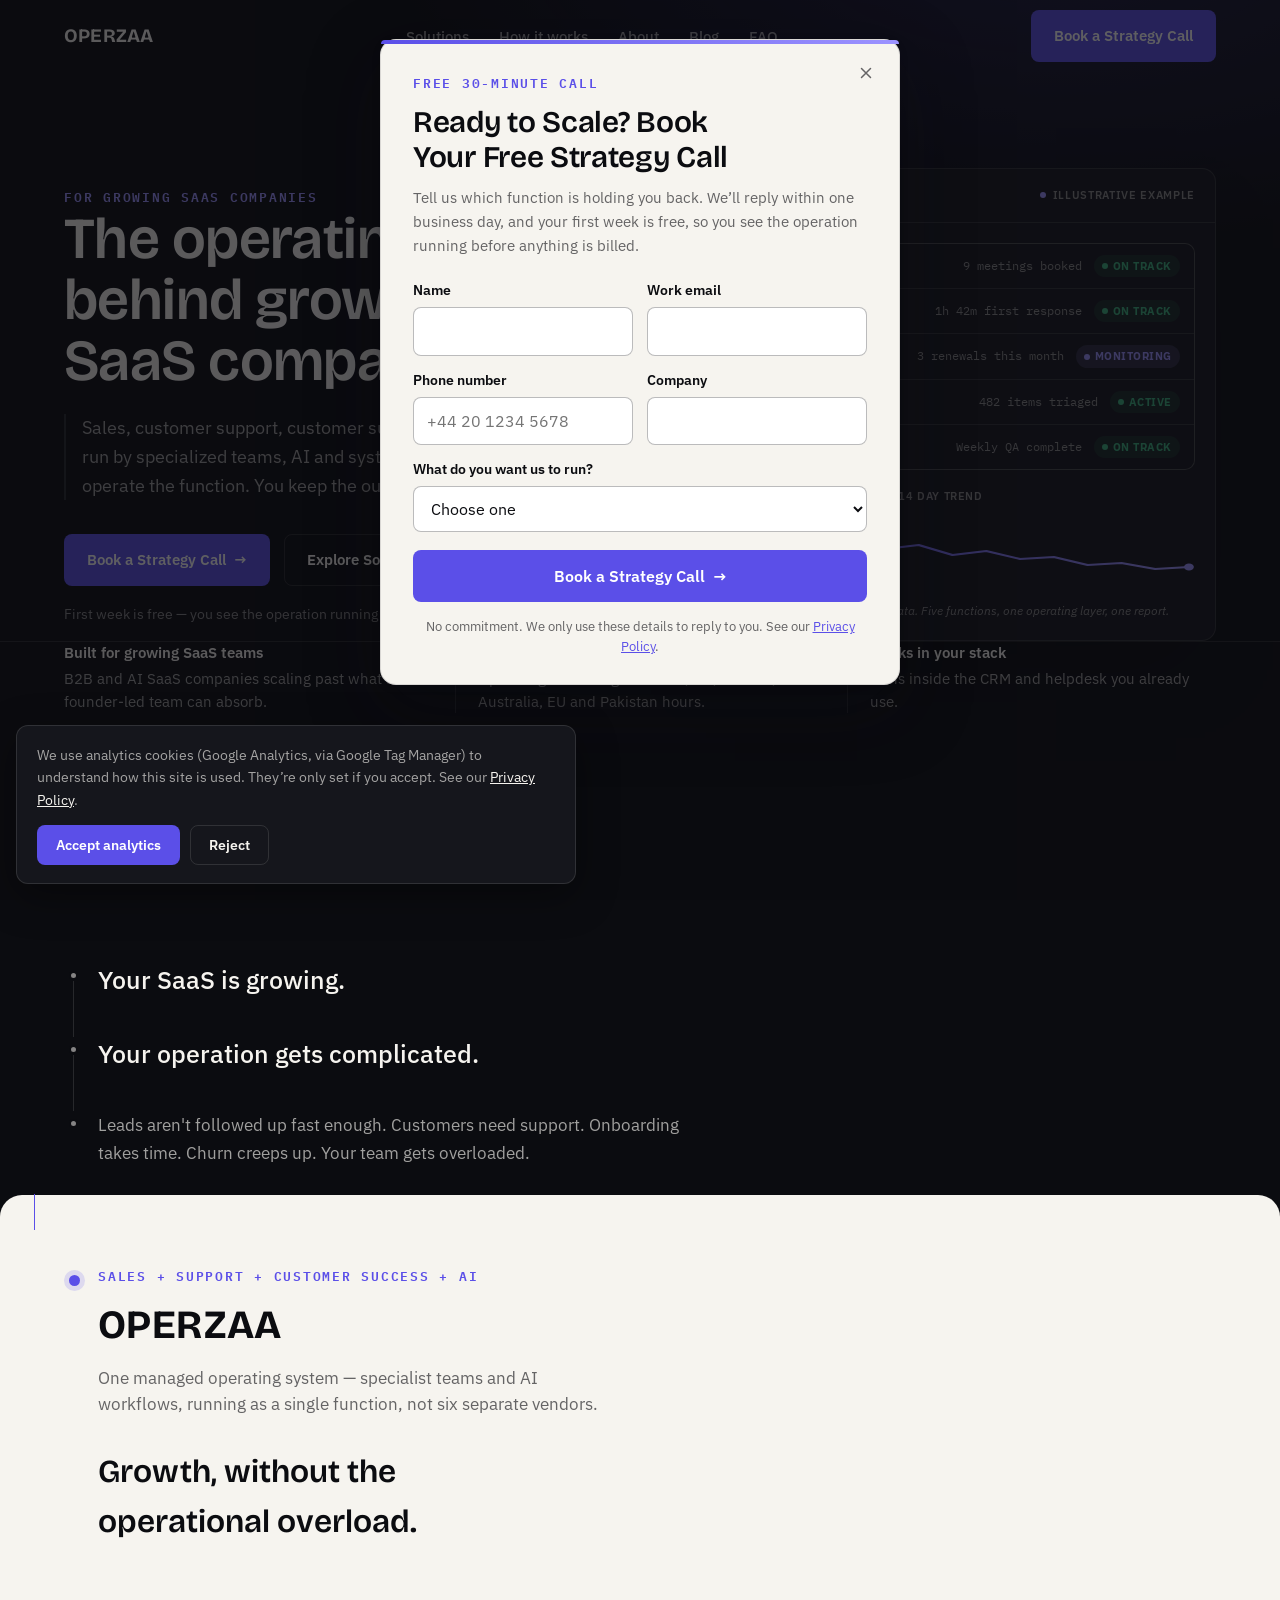
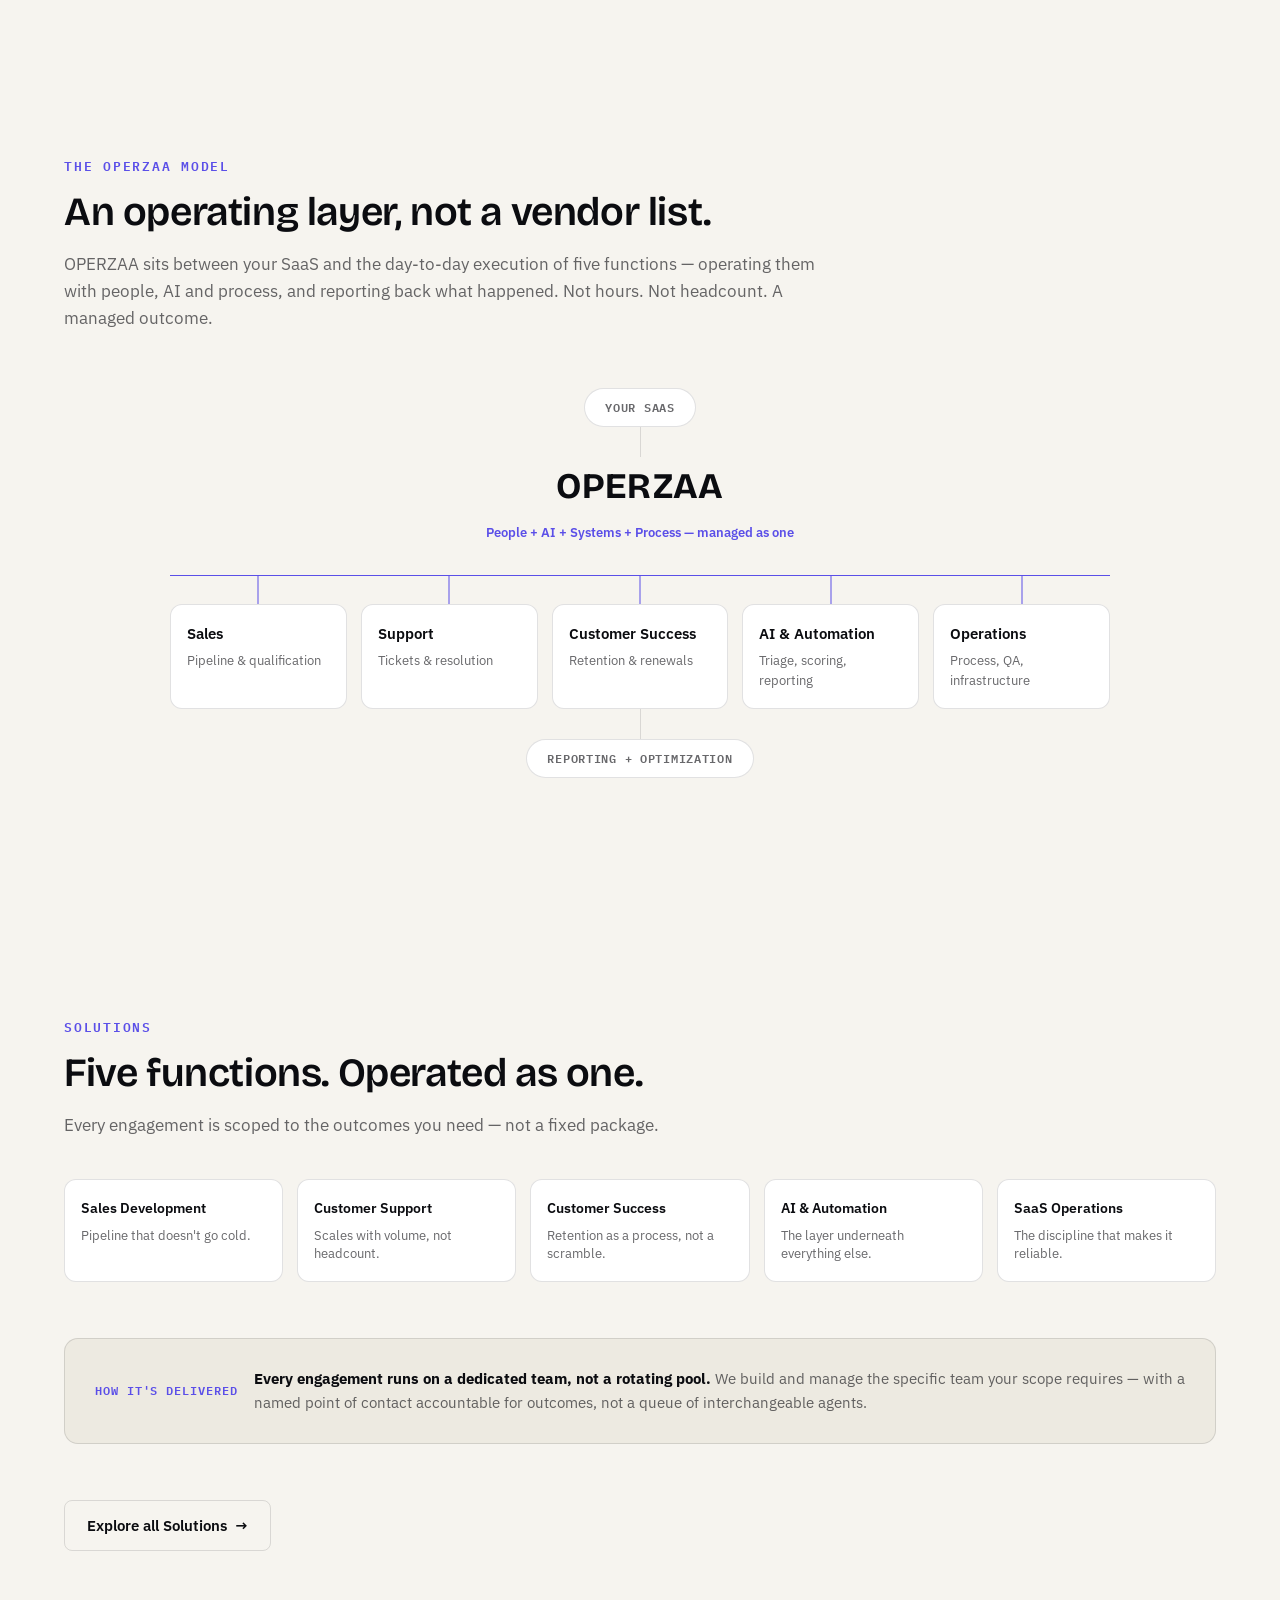
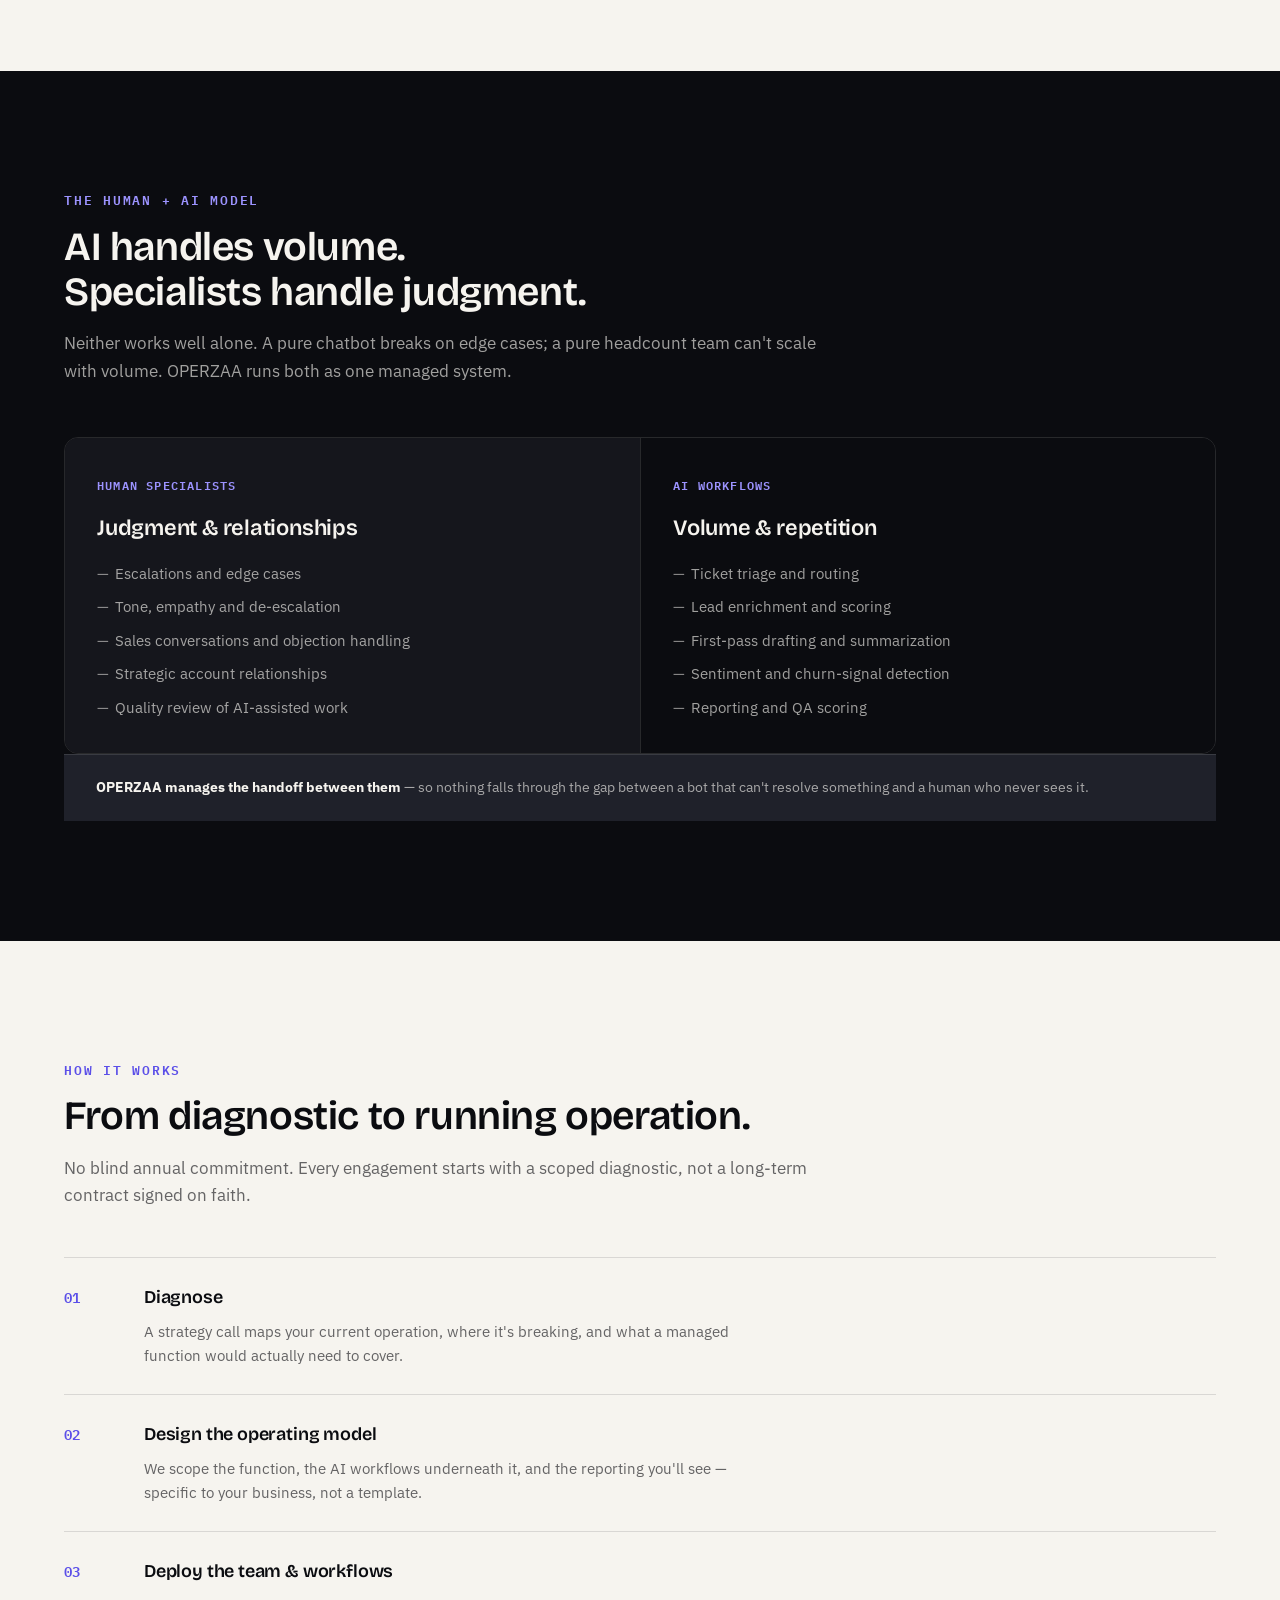
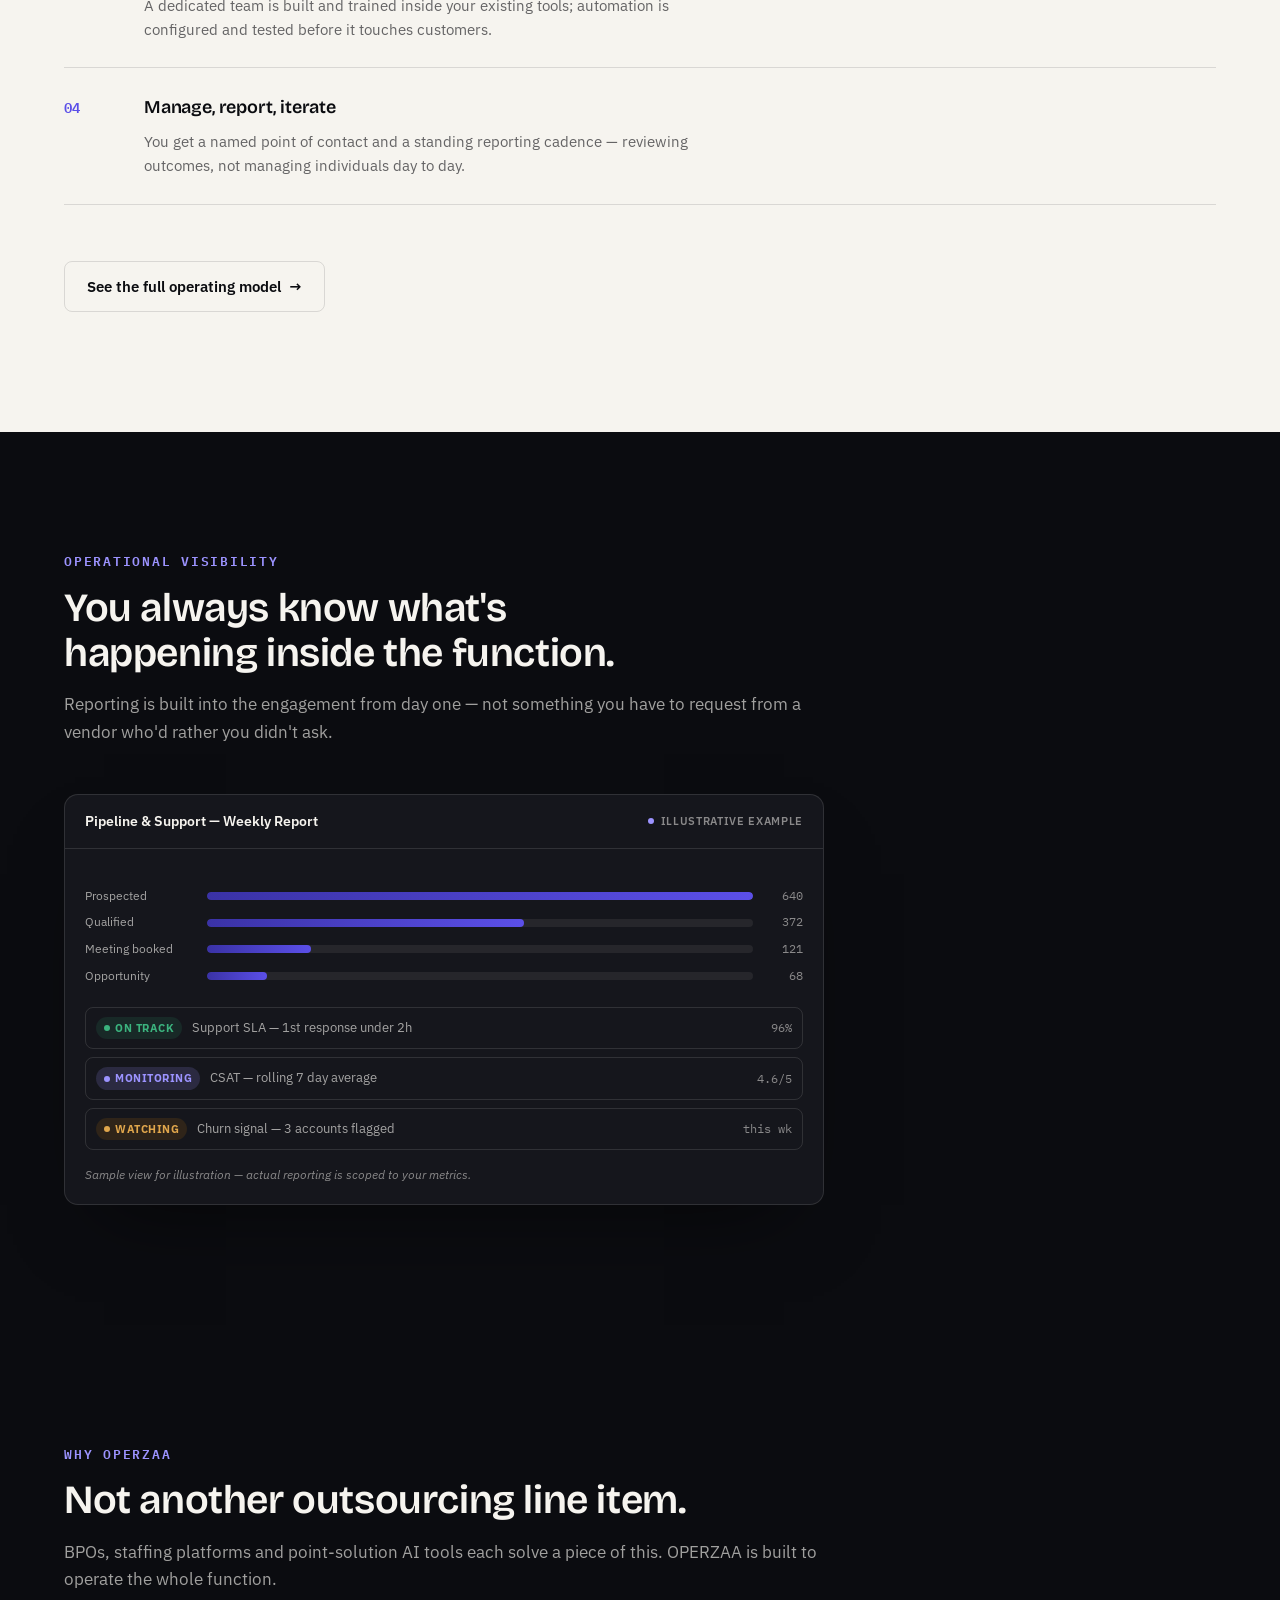
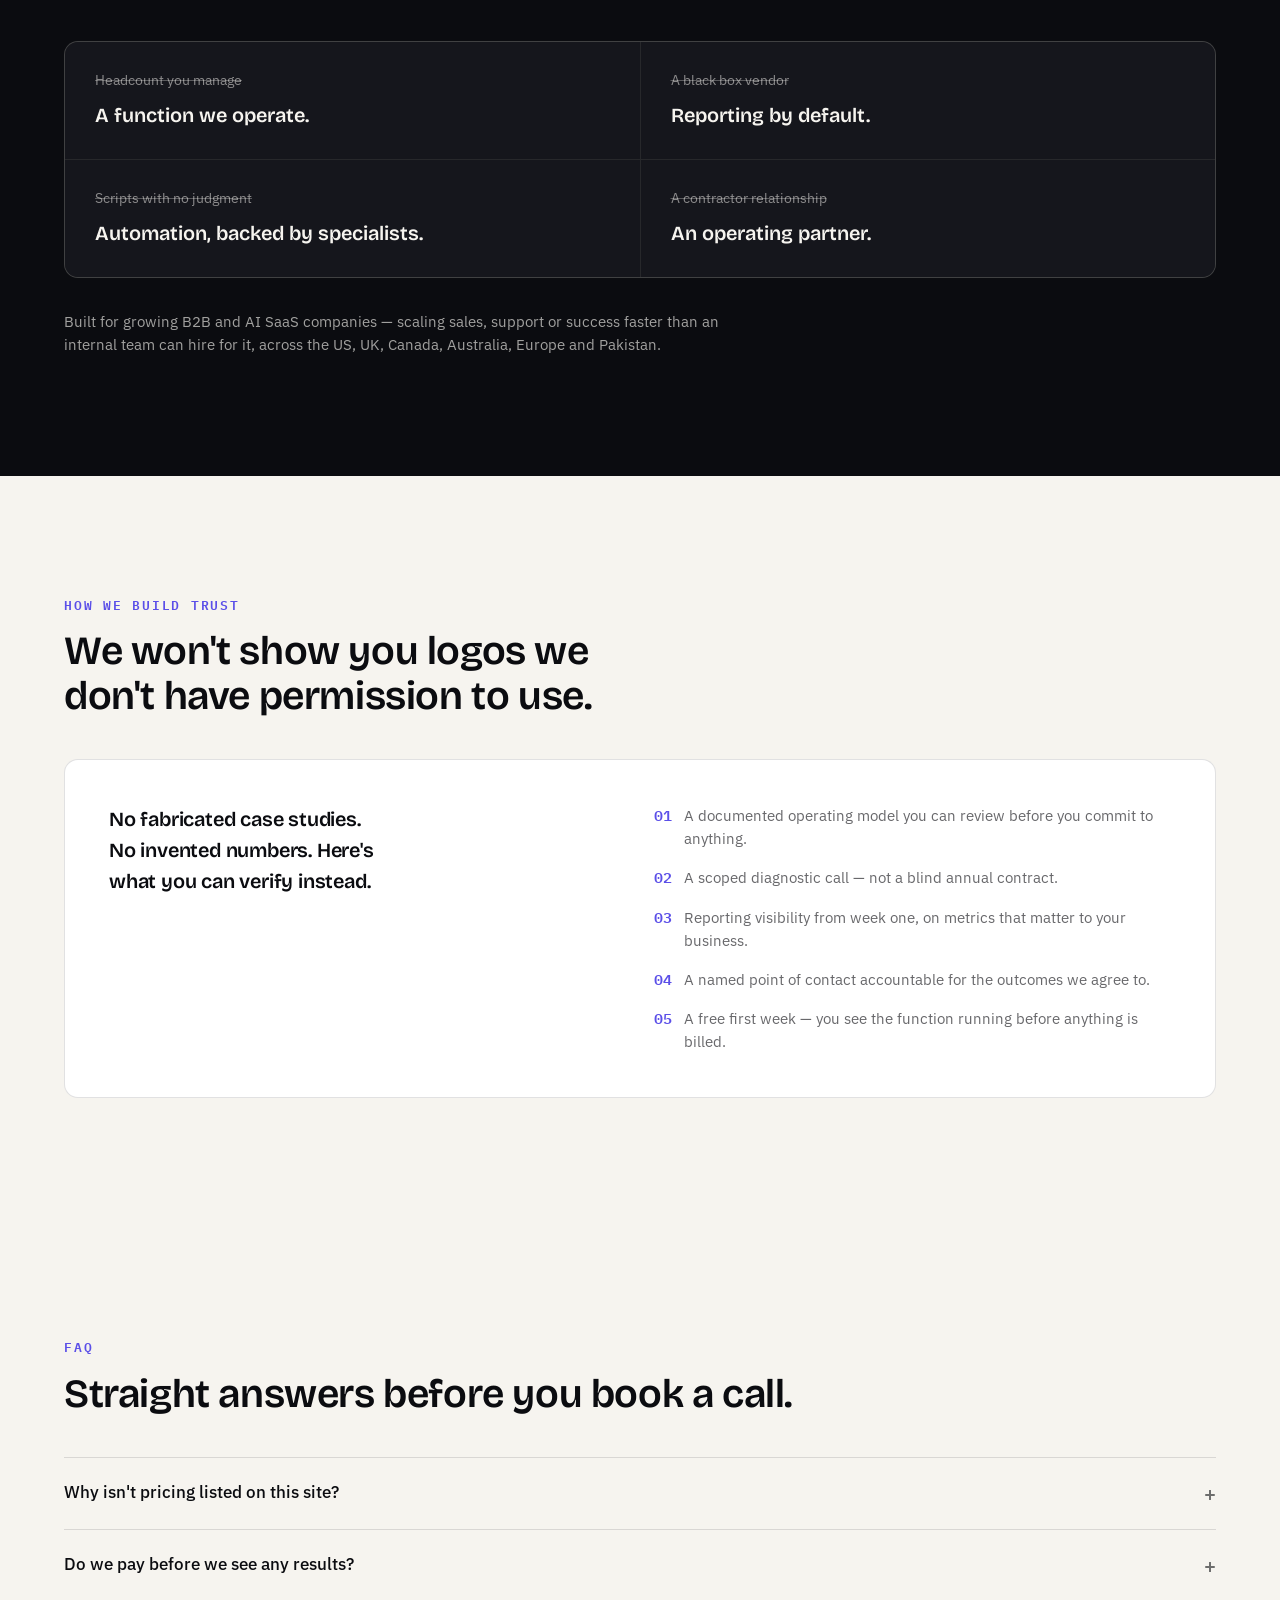
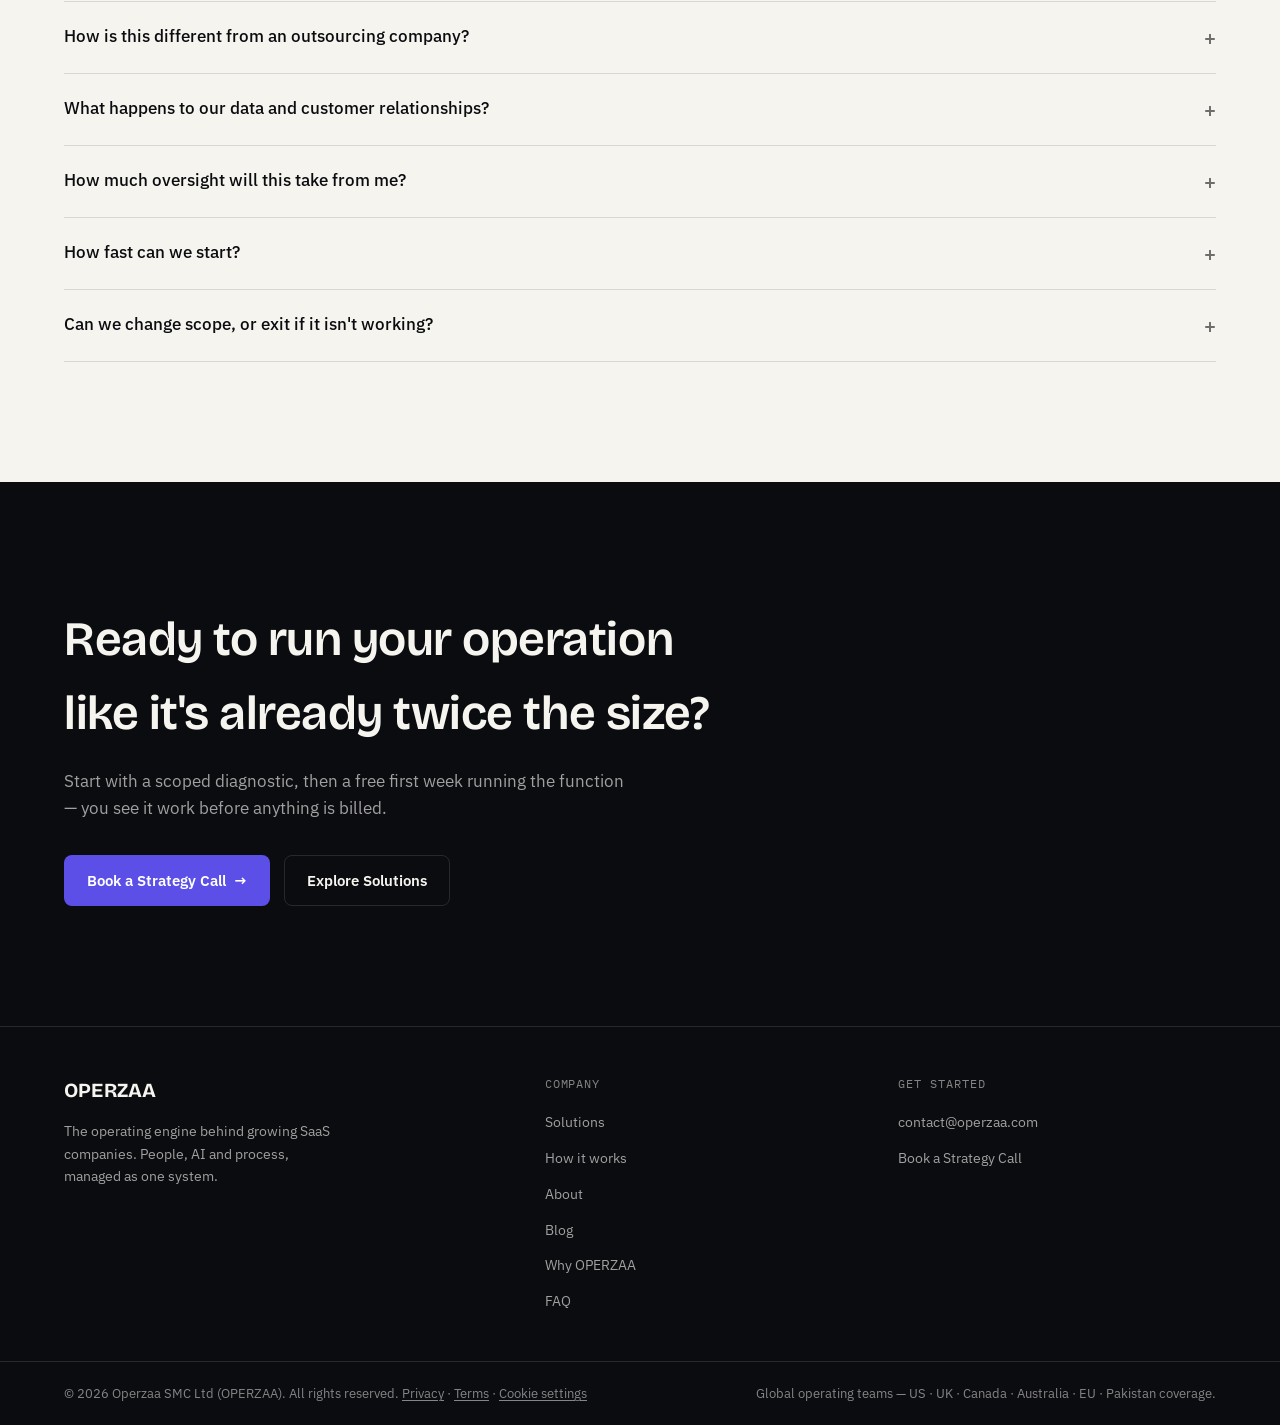
==== commit 16313c71: "Footer legal name, social share image, custom 404 page - Footer on every page: "© 2026 Operzaa SMC L" ====
--- a/index.html
+++ b/index.html
@@ -33,11 +33,18 @@
 <meta name="description" content="OPERZAA is the operating engine behind growing SaaS companies — sales, customer support, customer success and operations run by specialized teams and AI as one managed function. First week free.">
 <link rel="icon" href="/favicon.svg" type="image/svg+xml">
 <link rel="canonical" href="https://operzaa.com/">
+<meta property="og:site_name" content="OPERZAA">
+<meta property="og:locale" content="en_GB">
 <meta property="og:type" content="website">
 <meta property="og:url" content="https://operzaa.com/">
 <meta property="og:title" content="OPERZAA — The operating engine behind growing SaaS companies">
 <meta property="og:description" content="Sales, customer support, customer success and operations — run by specialized teams, AI and systems working as one. We operate the function. You keep the outcome.">
-<meta name="twitter:card" content="summary">
+<meta property="og:image" content="https://operzaa.com/assets/og-image.png">
+<meta property="og:image:width" content="1200">
+<meta property="og:image:height" content="630">
+<meta property="og:image:alt" content="OPERZAA: the operating engine behind growing SaaS companies">
+<meta name="twitter:card" content="summary_large_image">
+<meta name="twitter:image" content="https://operzaa.com/assets/og-image.png">
 <meta name="twitter:title" content="OPERZAA — The operating engine behind growing SaaS companies">
 <meta name="twitter:description" content="Sales, customer support, customer success and operations — run by specialized teams, AI and systems working as one. We operate the function. You keep the outcome.">
 <link rel="preconnect" href="https://fonts.googleapis.com">
@@ -46,6 +53,7 @@
 <link rel="stylesheet" href="https://fonts.googleapis.com/css2?family=Bricolage+Grotesque:opsz,wght@12..96,500;12..96,600;12..96,700&family=IBM+Plex+Sans:wght@400;500;600&family=IBM+Plex+Mono:wght@500;600&display=swap" media="print" onload="this.media='all'">
 <noscript><link rel="stylesheet" href="https://fonts.googleapis.com/css2?family=Bricolage+Grotesque:opsz,wght@12..96,500;12..96,600;12..96,700&family=IBM+Plex+Sans:wght@400;500;600&family=IBM+Plex+Mono:wght@500;600&display=swap"></noscript>
 <style id="site-css">@font-face{font-family:'Bricolage Fallback';src:local('Arial'),local('Liberation Sans'),local('Helvetica'),local('Roboto');size-adjust:97%;ascent-override:95.4%;descent-override:28.4%;line-gap-override:0%}@font-face{font-family:'Plex Sans Fallback';src:local('Arial'),local('Liberation Sans'),local('Helvetica'),local('Roboto');size-adjust:99%;ascent-override:103.5%;descent-override:27.8%;line-gap-override:0%}@font-face{font-family:'Plex Mono Fallback';src:local('Courier New'),local('Liberation Mono'),local('Menlo'),local('Roboto Mono');size-adjust:100%;ascent-override:102.5%;descent-override:27.5%;line-gap-override:0%}:root{--ink-950:#0B0C10;--ink-900:#15161C;--ink-800:#1F212A;--paper-050:#F6F4EF;--paper-100:#EDEAE1;--paper-200:#E1DDD1;--accent:#5B4FE8;--accent-soft:#9C93FF;--accent-dim:#3A32A6;--good:#2E9E6D;--attention:#B4700C;--on-dark-primary: var(--paper-050);--on-dark-secondary: rgba(246,244,239,.64);--on-dark-faint: rgba(246,244,239,.52);--on-dark-border: rgba(246,244,239,.12);--on-dark-surface: var(--ink-900);--on-dark-surface-2: var(--ink-800);--on-light-primary: var(--ink-950);--on-light-secondary: rgba(11,12,16,.62);--on-light-faint: rgba(11,12,16,.58);--on-light-border: rgba(11,12,16,.12);--on-light-surface: #FFFFFF;--on-light-surface-2: var(--paper-100);--font-display:'Bricolage Grotesque','Bricolage Fallback','Hanken Grotesk',system-ui,sans-serif;--font-body:'IBM Plex Sans','Plex Sans Fallback',system-ui,sans-serif;--font-mono:'IBM Plex Mono','Plex Mono Fallback','SFMono-Regular',monospace;--gutter: clamp(20px,5vw,64px);--maxw: 1320px;--radius: 10px}*,*::before,*::after{box-sizing:border-box}html{scroll-behavior:smooth;overflow-x:hidden}@media (prefers-reduced-motion: reduce){html{scroll-behavior:auto}*{animation-duration:0.001ms !important;animation-iteration-count:1 !important;transition-duration:0.001ms !important}}body{margin:0;background: var(--paper-050);color: var(--on-light-primary);font-family: var(--font-body);font-size:16px;line-height:1.55;-webkit-font-smoothing:antialiased}img{max-width:100%;display:block}h1,h2,h3,h4{font-family:var(--font-display);margin:0;text-wrap:balance;letter-spacing:-0.01em}p{margin:0}a{color:inherit}::selection{background:var(--accent);color:#fff}.mono{font-family:var(--font-mono);letter-spacing:.02em}.eyebrow{font-family:var(--font-mono);font-size:12.5px;letter-spacing:.14em;text-transform:uppercase;font-weight:600}.num{font-variant-numeric:tabular-nums}.zone{padding-block: clamp(64px,10vw,120px)}.zone-tight{padding-block: clamp(44px,7vw,84px)}.wrap{max-width:var(--maxw);margin-inline:auto;padding-inline:var(--gutter)}.z-dark{background:var(--ink-950);color:var(--on-dark-primary)}.z-light{background:var(--paper-050);color:var(--on-light-primary)}.z-ink900{background:var(--ink-900);color:var(--on-dark-primary)}.grid{display:grid;gap:32px}.stack{display:flex;flex-direction:column}.btn{display:inline-flex;align-items:center;gap:8px;font-family:var(--font-body);font-weight:600;font-size:15px;padding:13px 22px;border-radius:8px;border:1px solid transparent;cursor:pointer;text-decoration:none;white-space:nowrap;transition:transform .15s ease,background .15s ease,border-color .15s ease,opacity .15s ease}.btn:active{transform:translateY(1px)}.btn-accent{background:var(--accent);color:#fff}.btn-accent:hover{background:#4C41D6}.btn-ghost-dark{border-color:var(--on-dark-border);color:var(--on-dark-primary);background:transparent}.btn-ghost-dark:hover{border-color:rgba(246,244,239,.32);background:rgba(246,244,239,.04)}.btn-ghost-light{border-color:var(--on-light-border);color:var(--on-light-primary);background:transparent}.btn-ghost-light:hover{border-color:rgba(11,12,16,.28);background:rgba(11,12,16,.03)}.btn-arrow{transition:transform .15s ease}.btn:hover .btn-arrow{transform:translateX(3px)}.section-head{max-width:760px}.section-head .eyebrow{display:block;margin-bottom:14px}.section-head h2{font-size:clamp(28px,3.4vw,40px);font-weight:600;line-height:1.12}.section-head p.lede{margin-top:16px;font-size:17px;line-height:1.6}.on-dark .section-head .eyebrow{color:var(--accent-soft)}.on-light .section-head .eyebrow{color:var(--accent)}.on-dark .section-head p.lede{color:var(--on-dark-secondary)}.on-light .section-head p.lede{color:var(--on-light-secondary)}.reveal{opacity:1;transform:none}@media (prefers-reduced-motion: no-preference){.reveal.reveal-armed{opacity:0;transform:translateY(14px);transition:opacity .6s ease,transform .6s ease}.reveal.reveal-armed.is-visible{opacity:1;transform:none}}.nav{position:fixed;top:0;left:0;right:0;z-index:100;border-bottom:1px solid transparent;transition:background .25s ease,border-color .25s ease}.nav.is-scrolled{background:rgba(11,12,16,.78);backdrop-filter:blur(10px);border-bottom-color: var(--on-dark-border)}@media (max-width:767px){.nav.is-scrolled{background:rgba(11,12,16,.94);backdrop-filter:none}}.nav-inner{max-width:var(--maxw);margin-inline:auto;padding-inline:var(--gutter);height:72px;display:flex;align-items:center;justify-content:space-between;gap:24px}.wordmark{font-family:var(--font-display);font-weight:700;font-size:19px;letter-spacing:.01em;color:var(--on-dark-primary);text-decoration:none}.nav-links{display:flex;align-items:center;gap:30px;list-style:none;margin:0;padding:0}.nav-links a{font-size:14.5px;font-weight:500;text-decoration:none;color:var(--on-dark-secondary);transition:color .15s ease}.nav-links a:hover{color:var(--on-dark-primary)}.nav-cta{display:none}@media (min-width:860px){.nav-cta{display:inline-flex}}.nav-links{display:none}@media (min-width:860px){.nav-links{display:flex}}.hero{padding-top:calc(72px + clamp(48px,8vw,96px));padding-bottom:clamp(64px,9vw,110px);background: radial-gradient(1100px 520px at 82% -8%,rgba(91,79,232,.20),transparent 60%),var(--ink-950)}.hero-grid{display:grid;grid-template-columns:minmax(0,1fr);gap:56px;align-items:center}@media (min-width:980px){.hero-grid{grid-template-columns:1.05fr .95fr}}.hero-eyebrow{color:var(--accent-soft);margin-bottom:22px}.hero h1{font-size:clamp(36px,5.2vw,58px);font-weight:600;line-height:1.05;color:var(--on-dark-primary)}.hero-sub{margin-top:22px;max-width:520px;font-size:17.5px;line-height:1.65;color:var(--on-dark-secondary);border-left:2px solid var(--on-dark-border);padding-left:16px}.hero-ctas{display:flex;flex-wrap:wrap;gap:14px;margin-top:34px}.hero-guarantee{margin-top:18px;font-size:13.5px;color:var(--on-dark-faint)}.ops-panel{background:var(--ink-900);border:1px solid var(--on-dark-border);border-radius:14px;overflow:hidden;box-shadow:0 40px 80px -40px rgba(0,0,0,.6)}.ops-head{display:flex;align-items:center;justify-content:space-between;gap:12px;padding:16px 20px;border-bottom:1px solid var(--on-dark-border)}.ops-title{font-size:13.5px;font-weight:600;color:var(--on-dark-primary)}.ops-tag{display:inline-flex;align-items:center;gap:7px;font-size:11px;font-weight:600;letter-spacing:.06em;text-transform:uppercase;color:var(--on-dark-faint)}.ops-dot{width:6px;height:6px;border-radius:50%;background:var(--accent-soft)}@media (prefers-reduced-motion: no-preference){.ops-dot{animation:pulse 2.4s ease-in-out infinite}}@keyframes pulse{0%,100%{opacity:1}50%{opacity:.35}}.ops-body{padding:20px}.ops-stats{display:grid;grid-template-columns:repeat(3,1fr);gap:1px;background:var(--on-dark-border);border:1px solid var(--on-dark-border);border-radius:10px;overflow:hidden}.ops-stat{background:var(--ink-900);padding:14px 16px}.ops-stat .lbl{font-size:11px;color:var(--on-dark-faint);text-transform:uppercase;letter-spacing:.06em;font-weight:600}.ops-stat .val{font-family:var(--font-mono);font-size:22px;font-weight:600;color:var(--on-dark-primary);margin-top:6px}.ops-stat .delta{font-size:12px;margin-top:4px;font-weight:600}.ops-stat .delta.good{color:var(--good)}.ops-fn-list{display:flex;flex-direction:column;gap:1px;background:var(--on-dark-border);border:1px solid var(--on-dark-border);border-radius:10px;overflow:hidden}.ops-fn-row{display:grid;grid-template-columns:auto 1fr auto;align-items:center;gap:12px;background:var(--ink-900);padding:11px 14px}.ops-fn-name{font-size:12.5px;font-weight:600;color:var(--on-dark-primary);min-width:108px}.ops-fn-metric{font-family:var(--font-mono);font-size:12px;color:var(--on-dark-faint);text-align:right}.ops-spark{margin-top:18px}.ops-spark .lbl{font-size:11px;color:var(--on-dark-faint);text-transform:uppercase;letter-spacing:.06em;font-weight:600;margin-bottom:10px;display:block}.ops-queue{margin-top:18px;display:flex;flex-direction:column;gap:8px}.ops-row{display:flex;align-items:center;gap:10px;font-size:13px;color:var(--on-dark-secondary);padding:9px 10px;border:1px solid var(--on-dark-border);border-radius:8px}.pill{font-size:10.5px;font-weight:700;letter-spacing:.05em;text-transform:uppercase;padding:3px 8px;border-radius:20px;display:inline-flex;align-items:center;gap:5px;flex-shrink:0}.pill::before{content:'';width:6px;height:6px;border-radius:50%;background:currentColor}.pill-good{background:rgba(46,158,109,.14);color:#3BB37E}.pill-progress{background:rgba(156,147,255,.16);color:var(--accent-soft)}.pill-attention{background:rgba(180,112,12,.16);color:#E0A64C}.ops-row .rt{margin-left:auto;font-family:var(--font-mono);font-size:11.5px;color:var(--on-dark-faint)}.ops-caption{margin-top:16px;font-size:11.5px;color:var(--on-dark-faint);font-style:italic}.ops-funnel{margin-top:18px;display:flex;flex-direction:column;gap:8px}.ops-funnel-row{display:grid;grid-template-columns:112px 1fr 40px;align-items:center;gap:10px}.ops-funnel-row .fl{font-size:12px;color:var(--on-dark-secondary)}.ops-funnel-track{height:8px;background:rgba(246,244,239,.07);border-radius:4px;overflow:hidden}.ops-funnel-fill{height:100%;border-radius:4px;background:linear-gradient(90deg,var(--accent-dim),var(--accent))}.ops-funnel-row .fv{font-family:var(--font-mono);font-size:12px;color:var(--on-dark-faint);text-align:right}@media (max-width:480px){.ops-head{padding:14px 16px;flex-wrap:wrap;row-gap:6px}.ops-body{padding:14px}.ops-fn-row{grid-template-columns:minmax(0,1fr) auto;row-gap:4px;padding:10px 12px}.ops-fn-name{min-width:0}.ops-fn-metric{grid-column:1 / -1;grid-row:2;text-align:left}}.strip{border-top:1px solid var(--on-dark-border)}.strip-inner{display:grid;gap:22px}@media (min-width:760px){.strip-inner{grid-template-columns:repeat(3,1fr)}}.strip-item{font-size:14.5px;color:var(--on-dark-secondary);padding-block:22px;border-top:1px solid var(--on-dark-border)}@media (min-width:760px){.strip-item{border-top:none;border-left:1px solid var(--on-dark-border);padding-left:22px;padding-block:0}.strip-item:first-child{border-left:none;padding-left:0}}.strip-item strong{display:block;color:var(--on-dark-primary);font-weight:600;margin-bottom:4px}.cascade-dark{background:var(--ink-950);color:var(--on-dark-primary);padding-top:clamp(72px,10vw,120px);padding-bottom:0}.cascade-line{display:flex;flex-direction:column;align-items:flex-start;gap:0;max-width:760px}.cascade-step{position:relative;padding-left:34px;padding-block:20px}.cascade-step::before{content:'';position:absolute;left:5px;top:28px;width:9px;height:9px;border-radius:50%;background:var(--on-dark-faint);border:2px solid var(--ink-950)}.cascade-step::after{content:'';position:absolute;left:9px;top:38px;bottom:-20px;width:1px;background:var(--on-dark-border)}.cascade-step:last-child::after{display:none}.cascade-step p{font-size:clamp(19px,2.4vw,25px);font-weight:500;color:var(--on-dark-primary);line-height:1.35}.cascade-step.symptoms p{font-size:16.5px;font-weight:400;color:var(--on-dark-secondary);line-height:1.7;max-width:600px}.cascade-pivot{position:relative;margin-top:8px;background:var(--paper-050);color:var(--on-light-primary);border-radius:22px 22px 0 0;padding:clamp(48px,7vw,72px) 0 clamp(56px,8vw,90px)}.cascade-pivot::before{content:'';position:absolute;left:34px;top:-1px;width:1px;height:36px;background:var(--accent)}.cascade-brand{padding-left:34px;position:relative}.cascade-brand::before{content:'';position:absolute;left:5px;top:8px;width:11px;height:11px;border-radius:50%;background:var(--accent);box-shadow:0 0 0 5px rgba(91,79,232,.16)}.cascade-brand .word{font-family:var(--font-display);font-weight:700;font-size:clamp(28px,4vw,40px);letter-spacing:.01em}.cascade-brand .desc{margin-top:10px;font-size:16.5px;color:var(--on-light-secondary);max-width:520px}.cascade-outcome{margin-top:30px;padding-left:34px;font-family:var(--font-display);font-weight:600;font-size:clamp(24px,3vw,32px);color:var(--on-light-primary);max-width:640px;text-wrap:balance}.model-flow{display:flex;flex-direction:column;align-items:center;margin-top:56px;text-align:center}.model-node-label{font-family:var(--font-mono);font-size:12px;font-weight:600;letter-spacing:.06em;text-transform:uppercase;color:var(--on-light-secondary);border:1px solid var(--on-light-border);border-radius:20px;padding:9px 20px;background:var(--on-light-surface);display:inline-block}.model-connector{width:1px;height:30px;background:var(--on-light-border)}.model-core{margin-block:2px;display:flex;flex-direction:column;align-items:center}.model-core-word{font-family:var(--font-display);font-weight:700;font-size:clamp(26px,3.6vw,36px);color:var(--on-light-primary);letter-spacing:.01em}.model-core-caption{margin-top:8px;font-size:13px;color:var(--accent);font-weight:600}.model-functions-wrap{position:relative;width:100%;max-width:940px;margin-top:30px;padding-top:28px;border-top:1px solid var(--accent)}.model-functions{display:grid;grid-template-columns:repeat(5,1fr);gap:14px}@media (max-width:900px){.model-functions{grid-template-columns:repeat(2,1fr)}}@media (max-width:520px){.model-functions{grid-template-columns:1fr}}.model-fn{position:relative;border:1px solid var(--on-light-border);border-radius:12px;padding:18px 16px;background:var(--on-light-surface);text-align:left}.model-fn::before{content:'';position:absolute;top:-29px;left:50%;width:1px;height:28px;background:var(--accent);transform:translateX(-50%)}@media (max-width:900px){.model-fn::before{display:none}.model-functions-wrap{border-top-color:var(--on-light-border)}.model-fn{border-top:2px solid var(--accent)}}.fn-label{display:block;font-size:14.5px;font-weight:600;color:var(--on-light-primary)}.fn-desc{display:block;margin-top:6px;font-size:12.5px;color:var(--on-light-secondary)}.tabs{display:flex;flex-wrap:wrap;gap:8px;margin-top:44px;border-bottom:1px solid var(--on-light-border);padding-bottom:0}.tab-btn{font-family:var(--font-body);font-weight:600;font-size:14.5px;padding:12px 4px;margin-right:26px;background:none;border:none;cursor:pointer;color:var(--on-light-faint);border-bottom:2px solid transparent;margin-bottom:-1px;transition:color .15s ease,border-color .15s ease}.tab-btn:hover{color:var(--on-light-primary)}.tab-btn[aria-selected="true"]{color:var(--on-light-primary);border-bottom-color:var(--accent)}.tab-panel{display:none;padding-top:34px}.tab-panel.is-active{display:block}.tab-panel .intro{font-size:18px;line-height:1.6;max-width:660px;color:var(--on-light-primary)}.cap-list{display:flex;flex-wrap:wrap;gap:9px;margin-top:24px}.cap-tag{font-size:13px;font-weight:500;padding:8px 14px;border-radius:20px;border:1px solid var(--on-light-border);color:var(--on-light-secondary);background:var(--on-light-surface)}.team-banner{margin-top:56px;padding:28px 30px;border:1px solid var(--on-light-border);border-radius:14px;background:var(--paper-100);display:grid;gap:16px}@media (min-width:760px){.team-banner{grid-template-columns:auto 1fr;align-items:center}}.team-banner .kicker{font-family:var(--font-mono);font-size:11.5px;font-weight:600;letter-spacing:.08em;text-transform:uppercase;color:var(--accent);white-space:nowrap}.team-banner p{font-size:15px;line-height:1.6;color:var(--on-light-secondary)}.team-banner strong{color:var(--on-light-primary)}.split{display:grid;gap:0;margin-top:52px;border:1px solid var(--on-dark-border);border-radius:14px;overflow:hidden}@media (min-width:820px){.split{grid-template-columns:1fr 1fr}}.split-col{padding:34px 32px}.split-col.human{background:var(--ink-900)}.split-col.ai{background:var(--ink-950);border-top:1px solid var(--on-dark-border)}@media (min-width:820px){.split-col.ai{border-top:none;border-left:1px solid var(--on-dark-border)}}.split-col .kicker{font-family:var(--font-mono);font-size:12px;letter-spacing:.1em;text-transform:uppercase;font-weight:600;color:var(--accent-soft)}.split-col h3{margin-top:14px;font-size:22px;font-weight:600;color:var(--on-dark-primary)}.split-col ul{list-style:none;margin:18px 0 0;padding:0;display:flex;flex-direction:column;gap:11px}.split-col li{font-size:14.5px;color:var(--on-dark-secondary);padding-left:18px;position:relative}.split-col li::before{content:'—';position:absolute;left:0;color:var(--on-dark-faint)}.split-note{padding:22px 32px;background:var(--ink-800);font-size:14px;color:var(--on-dark-secondary);border-top:1px solid var(--on-dark-border)}.split-note strong{color:var(--on-dark-primary)}.steps{margin-top:48px;display:grid;gap:0}.step{display:grid;grid-template-columns:56px 1fr;gap:24px;padding-block:26px;border-top:1px solid var(--on-light-border)}.step:last-child{border-bottom:1px solid var(--on-light-border)}.step .idx{font-family:var(--font-mono);font-size:14px;color:var(--accent);font-weight:600;padding-top:2px}.step h3{font-size:18px;font-weight:600}.step p{margin-top:8px;font-size:14.5px;line-height:1.65;color:var(--on-light-secondary);max-width:600px}.fit-grid{display:grid;gap:16px;margin-top:40px}@media (min-width:760px){.fit-grid{grid-template-columns:1fr 1fr}}.fit-item{display:flex;gap:14px;padding:20px 22px;border:1px solid var(--on-light-border);border-radius:12px;background:var(--on-light-surface)}.fit-check{flex-shrink:0;width:20px;height:20px;margin-top:2px;color:var(--accent)}.fit-item p{font-size:14.5px;line-height:1.55;color:var(--on-light-secondary)}.fit-item strong{color:var(--on-light-primary);display:block;font-size:14.5px;margin-bottom:3px}.quad{display:grid;gap:1px;background:var(--on-dark-border);border:1px solid var(--on-dark-border);border-radius:14px;overflow:hidden;margin-top:48px}@media (min-width:760px){.quad{grid-template-columns:repeat(2,1fr)}}.quad-item{background:var(--ink-900);padding:28px 30px}.quad-item .not{font-size:14px;color:var(--on-dark-faint);text-decoration:line-through;text-decoration-color:rgba(246,244,239,.3)}.quad-item .is{margin-top:8px;font-family:var(--font-display);font-size:20px;font-weight:600;color:var(--on-dark-primary)}.fit-line{margin-top:32px;font-size:14.5px;line-height:1.6;color:var(--on-dark-secondary);max-width:680px}.proof-box{margin-top:40px;border:1px solid var(--on-light-border);border-radius:14px;padding:clamp(28px,4vw,44px);background:var(--on-light-surface);display:grid;gap:28px}@media (min-width:900px){.proof-box{grid-template-columns:1fr 1fr}}.proof-box h3{font-size:20px;font-weight:600;max-width:360px}.proof-list{display:flex;flex-direction:column;gap:16px}.proof-list-item{display:flex;gap:12px;font-size:14.5px;line-height:1.6;color:var(--on-light-secondary)}.proof-list-item .mk{font-family:var(--font-mono);color:var(--accent);font-weight:600;flex-shrink:0}.faq{margin-top:40px;border-top:1px solid var(--on-light-border)}.faq details{border-bottom:1px solid var(--on-light-border);padding-block:20px}.faq summary{cursor:pointer;list-style:none;display:flex;align-items:center;justify-content:space-between;gap:20px;font-size:16.5px;font-weight:500;color:var(--on-light-primary)}.faq summary::-webkit-details-marker{display:none}.faq summary .plus{font-family:var(--font-mono);font-size:20px;color:var(--on-light-faint);flex-shrink:0;transition:transform .2s ease}.faq details[open] summary .plus{transform:rotate(45deg)}.faq .a{margin-top:14px;font-size:14.5px;line-height:1.7;color:var(--on-light-secondary);max-width:680px}.final-cta{text-align:left}.final-cta h2{font-size:clamp(30px,4.4vw,48px);font-weight:600;max-width:720px;color:var(--on-dark-primary)}.final-cta p.lede{margin-top:18px;font-size:17px;color:var(--on-dark-secondary);max-width:560px}.final-ctas{display:flex;flex-wrap:wrap;gap:14px;margin-top:34px}.footer{border-top:1px solid var(--on-dark-border)}.footer-top{display:grid;gap:36px;padding-block:48px}@media (min-width:760px){.footer-top{grid-template-columns:1.4fr 1fr 1fr}}.footer-brand .wordmark{font-size:20px}.footer-brand p{margin-top:14px;font-size:14px;color:var(--on-dark-secondary);max-width:280px;line-height:1.6}.footer-col .h{font-family:var(--font-mono);font-size:11.5px;letter-spacing:.08em;text-transform:uppercase;color:var(--on-dark-faint);margin-bottom:16px}.footer-col ul{list-style:none;margin:0;padding:0;display:flex;flex-direction:column;gap:11px}.footer-col a{font-size:14px;color:var(--on-dark-secondary);text-decoration:none}.footer-col a:hover{color:var(--on-dark-primary)}.footer-bottom{display:flex;flex-wrap:wrap;gap:12px;justify-content:space-between;padding-block:22px;border-top:1px solid var(--on-dark-border);font-size:12.5px;color:var(--on-dark-faint)}.on-light .eyebrow{color:var(--accent)}.on-dark .eyebrow{color:var(--accent-soft)}.section-head h2,.section-head h1{font-size:clamp(28px,3.4vw,40px);font-weight:600;line-height:1.12;font-family:var(--font-display);margin:0;text-wrap:balance;letter-spacing:-0.01em}.nav-mobile{display:block;position:relative}@media (min-width:860px){.nav-mobile{display:none}}.nav-mobile summary{list-style:none;cursor:pointer;color:var(--on-dark-primary);width:32px;height:32px;display:flex;align-items:center;justify-content:center}.nav-mobile summary::-webkit-details-marker{display:none}.nav-burger-lines{display:flex;flex-direction:column;gap:5px;width:20px}.nav-burger-lines span{display:block;height:1.5px;background:var(--on-dark-primary);border-radius:1px}.nav-mobile[open] .nav-burger-lines span:nth-child(1){transform:translateY(6.5px) rotate(45deg)}.nav-mobile[open] .nav-burger-lines span:nth-child(2){opacity:0}.nav-mobile[open] .nav-burger-lines span:nth-child(3){transform:translateY(-6.5px) rotate(-45deg)}.nav-mobile-panel{position:fixed;top:72px;left:0;right:0;background:var(--ink-950);border-bottom:1px solid var(--on-dark-border);padding:8px var(--gutter) 24px;display:flex;flex-direction:column}.nav-mobile-panel a{padding:14px 0;font-size:16px;font-weight:500;color:var(--on-dark-secondary);text-decoration:none;border-bottom:1px solid var(--on-dark-border)}.nav-mobile-panel a:last-of-type{border-bottom:none}.nav-mobile-panel .btn{margin-top:16px;justify-content:center}.nav-links a[aria-current="page"]{color:var(--on-dark-primary)}.page-header{padding-top:calc(72px + clamp(44px,8vw,88px));padding-bottom:clamp(44px,7vw,72px)}.page-header .section-head{max-width:920px}.page-header .section-head h1{font-size:clamp(38px,5.6vw,64px);line-height:1.04}.page-header .section-head p.lede{max-width:660px;font-size:18px}.solutions-detail{display:flex;flex-direction:column;margin-top:8px}.solution-block{padding-block:44px;border-top:1px solid var(--on-light-border)}.solution-block:first-child{border-top:none;padding-top:16px}.solution-block-head{display:flex;flex-direction:column;gap:10px;max-width:760px}.solution-block-head h2{font-size:clamp(22px,2.6vw,28px);font-weight:600}.solution-intro{margin-top:14px;font-size:16px;line-height:1.65;color:var(--on-light-secondary);max-width:740px}.page-cta{margin-top:56px;display:flex;justify-content:flex-start}.workflow-stages{display:flex;align-items:stretch;gap:0;margin-top:2px;flex-wrap:wrap}.wf-stage{flex:1 1 190px;min-width:170px;background:var(--ink-950);border:1px solid var(--on-dark-border);border-radius:10px;padding:16px;display:flex;flex-direction:column;gap:8px}.wf-num{font-family:var(--font-mono);font-size:11px;color:var(--on-dark-faint);font-weight:600}.wf-pill{align-self:flex-start;font-size:10px;font-weight:700;letter-spacing:.05em;text-transform:uppercase;padding:3px 9px;border-radius:20px}.wf-pill-in{background:rgba(246,244,239,.10);color:var(--on-dark-secondary)}.wf-pill-ai{background:rgba(156,147,255,.18);color:var(--accent-soft)}.wf-pill-handoff{background:rgba(180,112,12,.16);color:#E0A64C}.wf-pill-human{background:rgba(46,158,109,.16);color:var(--good)}.wf-desc{font-size:13px;color:var(--on-dark-primary);line-height:1.5}.wf-meta{font-size:11px;color:var(--on-dark-faint);font-family:var(--font-mono);margin-top:auto;padding-top:4px}.wf-arrow{display:flex;align-items:center;justify-content:center;padding-inline:8px;color:var(--on-dark-faint);font-size:16px;flex:0 0 auto}@media (max-width:760px){.workflow-stages{flex-direction:column}.wf-arrow{transform:rotate(90deg);padding-block:2px;align-self:center}}.steps-detail{display:flex;flex-direction:column;margin-top:8px}.step-detail{padding-block:40px;border-top:1px solid var(--on-light-border)}.step-detail:first-child{border-top:none;padding-top:16px}.step-detail-head{display:flex;align-items:baseline;gap:16px}.step-detail-head .idx{font-family:var(--font-mono);font-size:14px;color:var(--accent);font-weight:600}.step-detail-head h2{font-size:clamp(20px,2.4vw,26px);font-weight:600}.step-detail-body{margin-top:12px;font-size:16px;line-height:1.65;color:var(--on-light-secondary);max-width:740px}.step-sub{display:grid;gap:20px;margin-top:22px;max-width:860px}@media (min-width:700px){.step-sub{grid-template-columns:1fr 1fr}}.step-sub-label{display:block;font-family:var(--font-mono);font-size:11px;font-weight:600;letter-spacing:.06em;text-transform:uppercase;color:var(--on-light-faint);margin-bottom:6px}.step-sub p{font-size:13.5px;line-height:1.6;color:var(--on-light-secondary)}.diag-list{display:flex;flex-direction:column;gap:16px;margin-top:32px;max-width:820px}.diag-item{display:flex;gap:14px;font-size:15px;line-height:1.6;color:var(--on-dark-secondary)}.diag-item .mk{font-family:var(--font-mono);color:var(--accent-soft);font-weight:600;flex-shrink:0}.about-block{padding-block:44px;border-top:1px solid var(--on-light-border);max-width:860px}.about-block:first-child{border-top:none;padding-top:16px}.about-block h2{margin-top:10px;font-size:clamp(22px,2.6vw,28px);font-weight:600}.about-block>p{margin-top:16px;font-size:16px;line-height:1.7;color:var(--on-light-secondary)}.principle-list{display:flex;flex-direction:column;gap:16px;margin-top:20px}.principle-item{font-size:15px;line-height:1.65;color:var(--on-light-secondary)}.principle-item strong{color:var(--on-light-primary);display:block;margin-bottom:2px;font-size:15.5px}.sol-preview-grid{display:grid;gap:14px;margin-top:40px}@media (min-width:700px){.sol-preview-grid{grid-template-columns:repeat(3,1fr)}}@media (min-width:1000px){.sol-preview-grid{grid-template-columns:repeat(5,1fr)}}.sol-preview-card{border:1px solid var(--on-light-border);border-radius:12px;padding:18px 16px;background:var(--on-light-surface)}.sol-preview-card .fn-label{display:block;font-size:14px;font-weight:600;color:var(--on-light-primary)}.sol-preview-card .fn-desc{display:block;margin-top:6px;font-size:12.5px;line-height:1.5;color:var(--on-light-secondary)}.blog-grid{display:flex;flex-direction:column;margin-top:8px}.blog-card{display:block;padding-block:32px;border-top:1px solid var(--on-light-border);text-decoration:none;color:inherit}.blog-card:first-child{border-top:none;padding-top:16px}.blog-card time{font-family:var(--font-mono);font-size:12px;font-weight:600;letter-spacing:.06em;text-transform:uppercase;color:var(--on-light-faint)}.blog-card h2{margin-top:10px;font-size:clamp(20px,2.4vw,26px);font-weight:600;color:var(--on-light-primary)}.blog-card p{margin-top:10px;font-size:15px;line-height:1.65;color:var(--on-light-secondary);max-width:700px}.blog-card .read-more{display:inline-block;margin-top:14px;font-size:13.5px;font-weight:600;color:var(--accent)}.blog-empty{padding-block:32px;border-top:1px solid var(--on-light-border);font-size:15px;color:var(--on-light-secondary);max-width:600px}.article-meta{display:flex;gap:10px;align-items:center;font-family:var(--font-mono);font-size:12px;font-weight:600;letter-spacing:.06em;text-transform:uppercase;color:var(--on-dark-faint)}.article-body{max-width:720px;margin-top:8px}.article-body p{font-size:16.5px;line-height:1.75;color:var(--on-light-secondary);margin-top:20px}.article-body p:first-child{margin-top:0}.article-body h2{margin-top:40px;font-size:clamp(21px,2.4vw,26px);font-weight:600;color:var(--on-light-primary)}.article-body strong{color:var(--on-light-primary)}.article-back{display:inline-block;margin-bottom:24px;font-size:13.5px;font-weight:600;color:var(--accent);text-decoration:none}.contact-grid{display:grid;gap:40px}@media (min-width:900px){.contact-grid{grid-template-columns:1.3fr .7fr;gap:64px}}.contact-form{display:grid;gap:18px;max-width:720px}@media (min-width:640px){.contact-form .row-2{display:grid;grid-template-columns:1fr 1fr;gap:18px}}.contact-form .row-2{display:grid;gap:18px}.field{display:flex;flex-direction:column;gap:7px}.field label{font-size:14px;font-weight:600;color:var(--on-light-primary)}.field .opt{font-weight:400;color:var(--on-light-faint)}.field input,.field select,.field textarea{font:inherit;font-size:16px;color:var(--on-light-primary);background:var(--on-light-surface);border:1px solid rgba(11,12,16,.28);border-radius:8px;padding:12px 14px;width:100%}.field textarea{min-height:140px;resize:vertical}.field input:focus,.field select:focus,.field textarea:focus{outline:2px solid var(--accent);outline-offset:1px;border-color:var(--accent)}.form-hp{position:absolute;left:-9999px;width:1px;height:1px;overflow:hidden}.form-note{font-size:13.5px;line-height:1.6;color:var(--on-light-secondary)}.form-note a{color:var(--accent)}.contact-form .btn{justify-self:start}.contact-aside{display:flex;flex-direction:column;gap:22px;font-size:15px;line-height:1.65;color:var(--on-light-secondary)}.contact-aside h2{font-size:20px;font-weight:600;color:var(--on-light-primary);margin-bottom:6px}.contact-aside a{color:var(--accent);font-weight:600}.cc-banner{position:fixed;left:16px;right:16px;bottom:16px;z-index:100;max-width:560px;background:var(--ink-900);color:var(--on-dark-primary);border:1px solid var(--on-dark-border);border-radius:12px;padding:18px 20px;box-shadow:0 12px 40px rgba(0,0,0,.35);font-size:14px;line-height:1.6}.cc-banner p{color:var(--on-dark-secondary)}.cc-banner a{color:var(--on-dark-primary)}.cc-actions{display:flex;flex-wrap:wrap;gap:10px;margin-top:14px}.cc-actions .btn{padding:10px 18px;font-size:14px}.cc-link{background:none;border:0;padding:0;font:inherit;color:inherit;text-decoration:underline;text-underline-offset:2px;cursor:pointer}.oz-modal{position:fixed;inset:0;z-index:150;display:flex;align-items:center;justify-content:center;padding:24px 16px calc(24px + var(--oz-cc-offset,0px));background:rgba(11,12,16,.66);overflow-y:auto;overscroll-behavior:contain;opacity:0;transition:opacity .28s ease}.oz-modal.is-open{opacity:1}.oz-modal[hidden]{display:none}.oz-modal-card{position:relative;width:100%;max-width:520px;margin:auto;background:var(--paper-050);color:var(--on-light-primary);border:1px solid var(--on-light-border);border-radius:16px;box-shadow:0 24px 70px rgba(11,12,16,.35),0 2px 8px rgba(11,12,16,.12);padding:34px 32px 28px;transform:translateY(14px) scale(.98);transition:transform .32s cubic-bezier(.2,.8,.2,1)}.oz-modal.is-open .oz-modal-card{transform:none}.oz-modal-card:focus{outline:none}.oz-modal-card::before{content:"";position:absolute;left:0;right:0;top:0;height:4px;border-radius:16px 16px 0 0;background:linear-gradient(90deg,var(--accent),var(--accent-soft))}.oz-modal-close{position:absolute;top:14px;right:14px;width:38px;height:38px;border-radius:999px;display:inline-flex;align-items:center;justify-content:center;background:transparent;border:1px solid transparent;color:var(--on-light-secondary);cursor:pointer;transition:background .15s ease,color .15s ease}.oz-modal-close:hover{background:rgba(11,12,16,.06);color:var(--on-light-primary)}.oz-modal-close:focus-visible{outline:2px solid var(--accent);outline-offset:1px}.oz-modal-close svg{width:18px;height:18px}.oz-modal .eyebrow{display:block;color:var(--accent);margin-bottom:12px}.oz-modal h2{font-size:clamp(24px,4.4vw,30px);font-weight:600;line-height:1.15;padding-right:28px}.oz-modal .oz-modal-sub{margin:12px 0 0;font-size:15px;line-height:1.6;color:var(--on-light-secondary)}.oz-modal-form{display:grid;gap:14px;margin-top:22px}.oz-modal-form .row-2{display:grid;gap:14px}@media (min-width:360px){.oz-modal-form .row-2{grid-template-columns:1fr 1fr}}.oz-modal-form .field{gap:6px}.oz-modal-form .field label{font-size:13.5px}.oz-modal-form .field input,.oz-modal-form .field select{padding:11px 13px}.oz-modal-form .btn{width:100%;justify-content:center;margin-top:4px;padding:15px 22px;font-size:16px}.oz-modal-form .form-note{margin:0;font-size:12.5px;text-align:center}html.oz-modal-lock,html.oz-modal-lock body{overflow:hidden}@media (max-width:479px){.oz-modal{padding:12px 12px calc(12px + var(--oz-cc-offset,0px))}.oz-modal-card{padding:26px 18px 20px;border-radius:14px}.oz-modal .eyebrow{font-size:11.5px;margin-bottom:8px}.oz-modal h2{font-size:22px}.oz-modal .oz-modal-sub{font-size:14px;margin-top:8px;line-height:1.5}.oz-modal-form{gap:10px;margin-top:16px}.oz-modal-form .row-2{gap:10px}.oz-modal-form .field{gap:4px}.oz-modal-form .field label{font-size:13px}.oz-modal-form .field input,.oz-modal-form .field select{padding:10px 12px}}.cc-banner{z-index:160}</style>
+<script type="application/ld+json">{"@context":"https://schema.org","@graph":[{"@type":"Organization","@id":"https://operzaa.com/#organization","name":"OPERZAA","legalName":"Operzaa SMC Ltd","alternateName":["Operzaa","Operzaa SMC"],"url":"https://operzaa.com/","logo":"https://operzaa.com/favicon.svg","email":"contact@operzaa.com","description":"OPERZAA is the operating engine behind growing SaaS companies: sales development, customer support, customer success, AI and automation, and SaaS operations run by specialized teams and AI as one managed function.","areaServed":[{"@type":"Country","name":"United Kingdom"},{"@type":"Place","name":"Europe"},{"@type":"Country","name":"United States"},{"@type":"Country","name":"Pakistan"}],"contactPoint":[{"@type":"ContactPoint","contactType":"sales","email":"contact@operzaa.com","url":"https://operzaa.com/contact/","availableLanguage":["en"]}],"knowsAbout":["SaaS operations","Sales development","SDR outsourcing","Customer support","Customer success","AI automation","Managed operations"]},{"@type":"WebSite","@id":"https://operzaa.com/#website","url":"https://operzaa.com/","name":"OPERZAA","publisher":{"@id":"https://operzaa.com/#organization"},"inLanguage":"en"},{"@type":"FAQPage","@id":"https://operzaa.com/#faq","mainEntity":[{"@type":"Question","name":"Why isn't pricing listed on this site?","acceptedAnswer":{"@type":"Answer","text":"Engagements are scoped to the specific function, volume and coverage you need — a fixed public price would either be misleading for most companies or would force everyone into a package that doesn't fit. A strategy call gives you a real, specific number in one conversation."}},{"@type":"Question","name":"Do we pay before we see any results?","acceptedAnswer":{"@type":"Answer","text":"No. Every new engagement opens with a free first week — we run the function inside your own tools and you see real output before any invoice goes out. If it isn't working, you walk away having paid nothing."}},{"@type":"Question","name":"How is this different from an outsourcing company?","acceptedAnswer":{"@type":"Answer","text":"An outsourcing vendor typically sells seats or hours and leaves quality control and reporting to you. OPERZAA takes ownership of the function itself — scope, process, QA and reporting included — so you review outcomes, not individual contractor timesheets."}},{"@type":"Question","name":"What happens to our data and customer relationships?","acceptedAnswer":{"@type":"Answer","text":"The team works inside your own CRM and helpdesk rather than migrating your data into a separate system we control. Confidentiality is part of every engagement agreement, and our security practices continue to formalize as the company grows."}},{"@type":"Question","name":"How much oversight will this take from me?","acceptedAnswer":{"@type":"Answer","text":"You get a single named point of contact and a standing reporting cadence. You're reviewing outcomes on a schedule you set, not managing day-to-day work or approving every ticket."}},{"@type":"Question","name":"How fast can we start?","acceptedAnswer":{"@type":"Answer","text":"Most engagements move from strategy call to a scoped plan within days, and from scoped plan to a live operation within a few weeks — depending on how much integration your tools require."}},{"@type":"Question","name":"Can we change scope, or exit if it isn't working?","acceptedAnswer":{"@type":"Answer","text":"Engagements are structured to earn renewal, not lock you into a term regardless of fit. Scope can be adjusted as your needs change — that's discussed explicitly on the strategy call."}}]}]}</script>
 </head>
 <body>
 <!-- Google Tag Manager (noscript) -->
@@ -470,7 +478,7 @@
       </div>
     </div>
     <div class="wrap footer-bottom">
-      <span>© 2026 OPERZAA. All rights reserved. <a href="/privacy/" style="color:inherit; text-decoration:underline; text-underline-offset:2px;">Privacy</a> · <a href="/terms/" style="color:inherit; text-decoration:underline; text-underline-offset:2px;">Terms</a> · <button type="button" class="cc-link" data-cookie-settings>Cookie settings</button></span>
+      <span>© 2026 Operzaa SMC Ltd (OPERZAA). All rights reserved. <a href="/privacy/" style="color:inherit; text-decoration:underline; text-underline-offset:2px;">Privacy</a> · <a href="/terms/" style="color:inherit; text-decoration:underline; text-underline-offset:2px;">Terms</a> · <button type="button" class="cc-link" data-cookie-settings>Cookie settings</button></span>
       <span>Global operating teams — US · UK · Canada · Australia · EU · Pakistan coverage.</span>
     </div>
   </footer>
